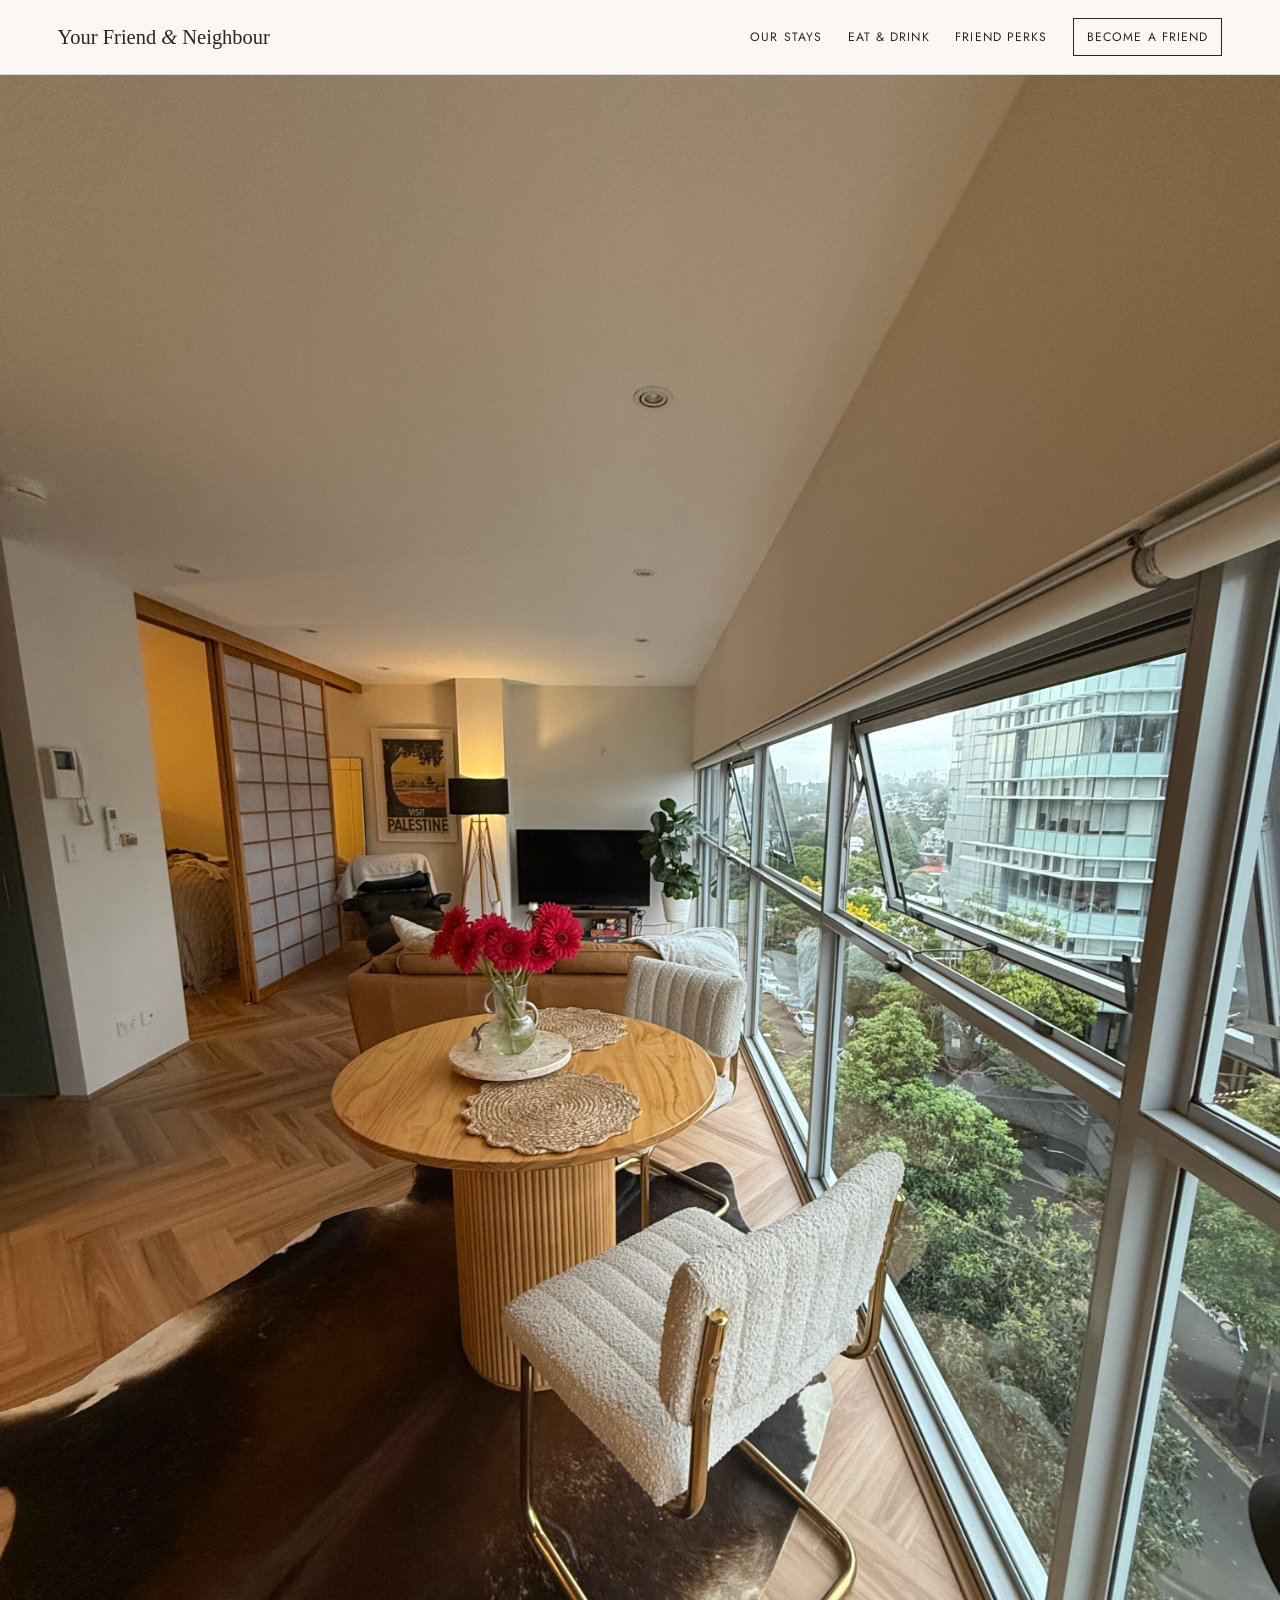
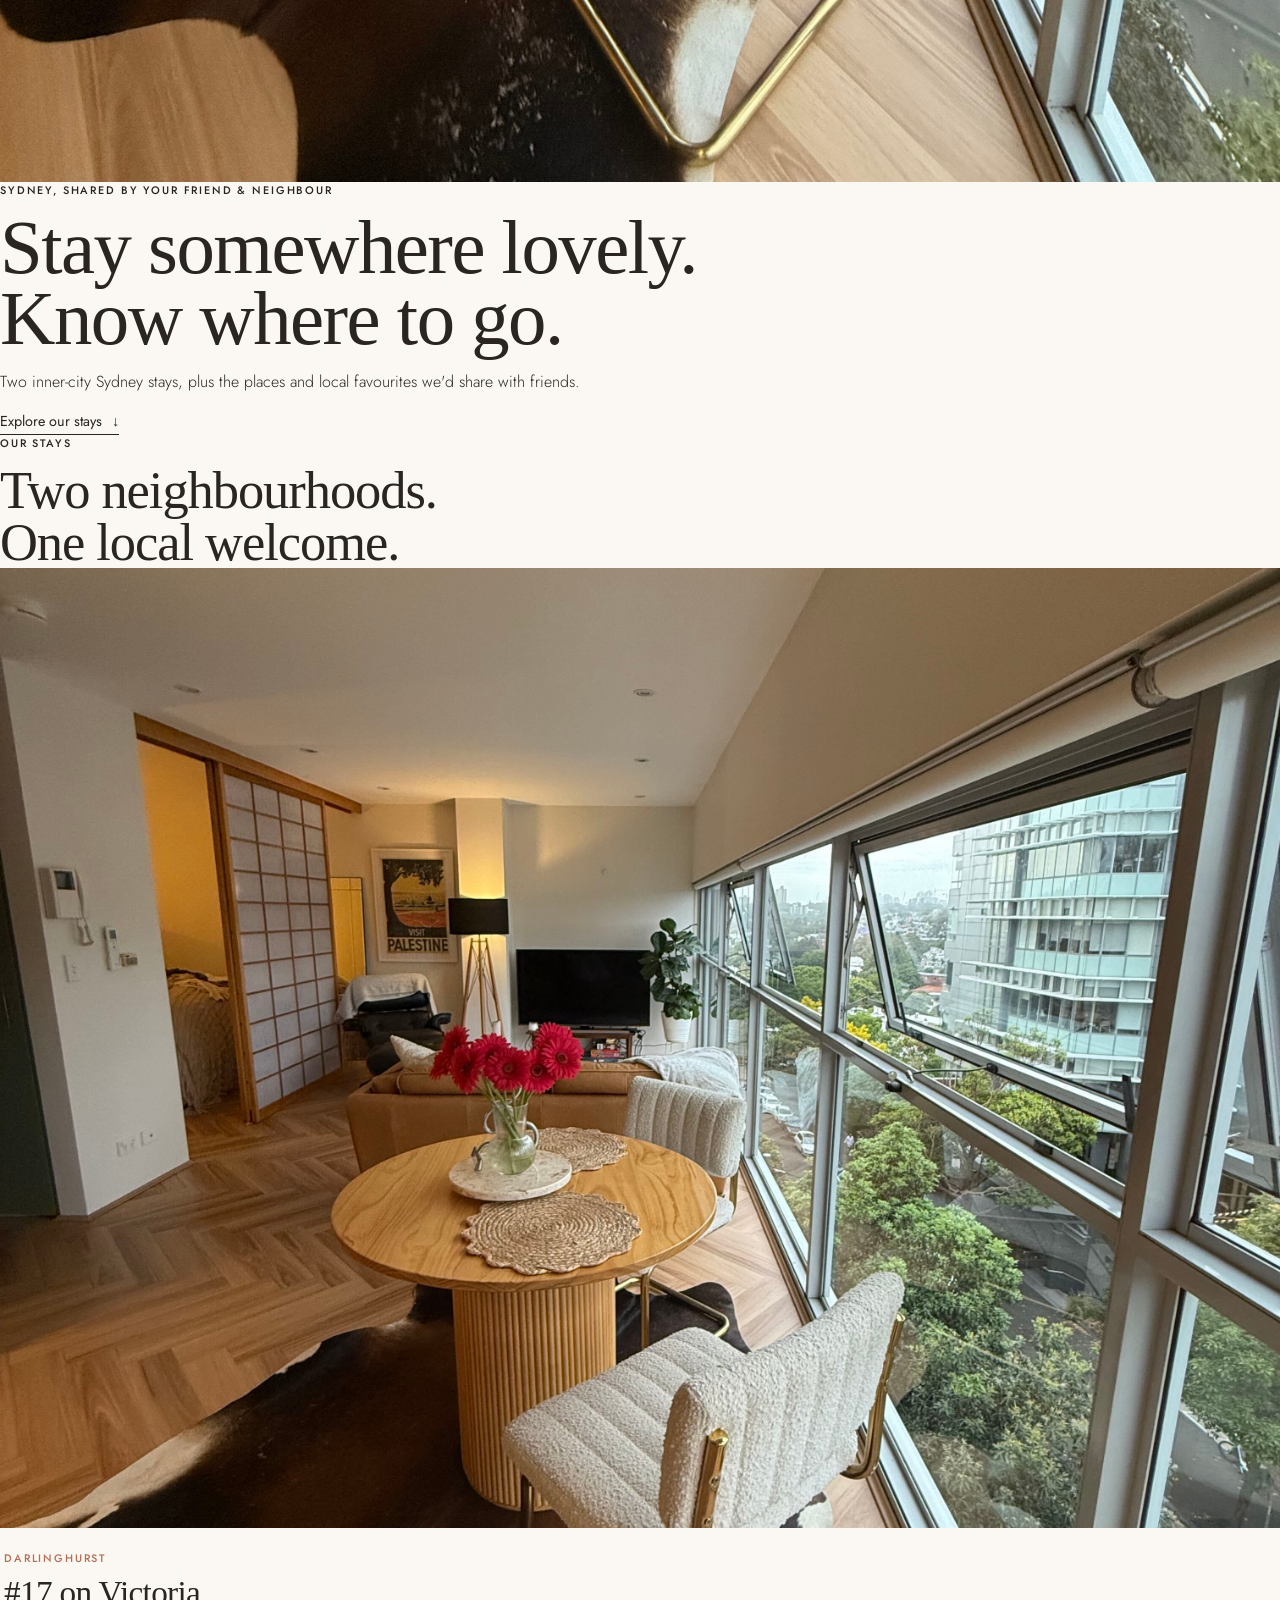
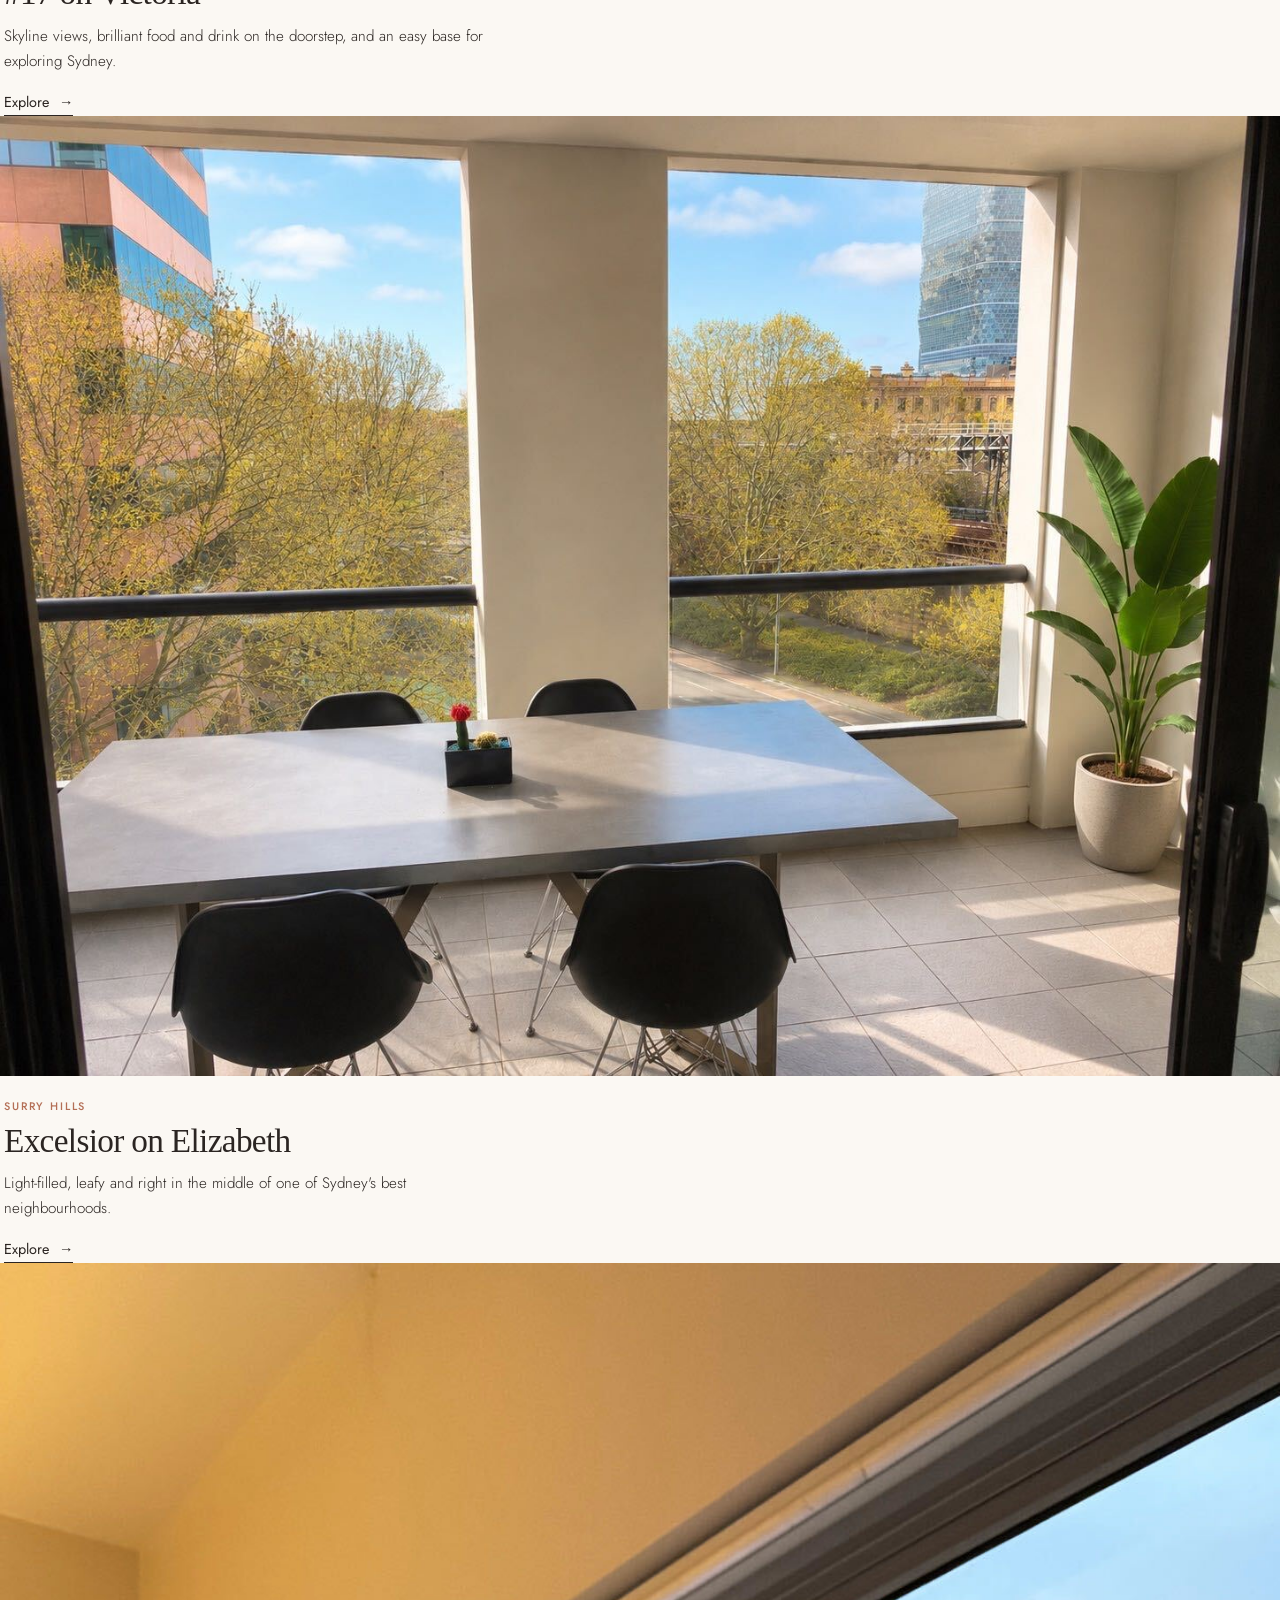
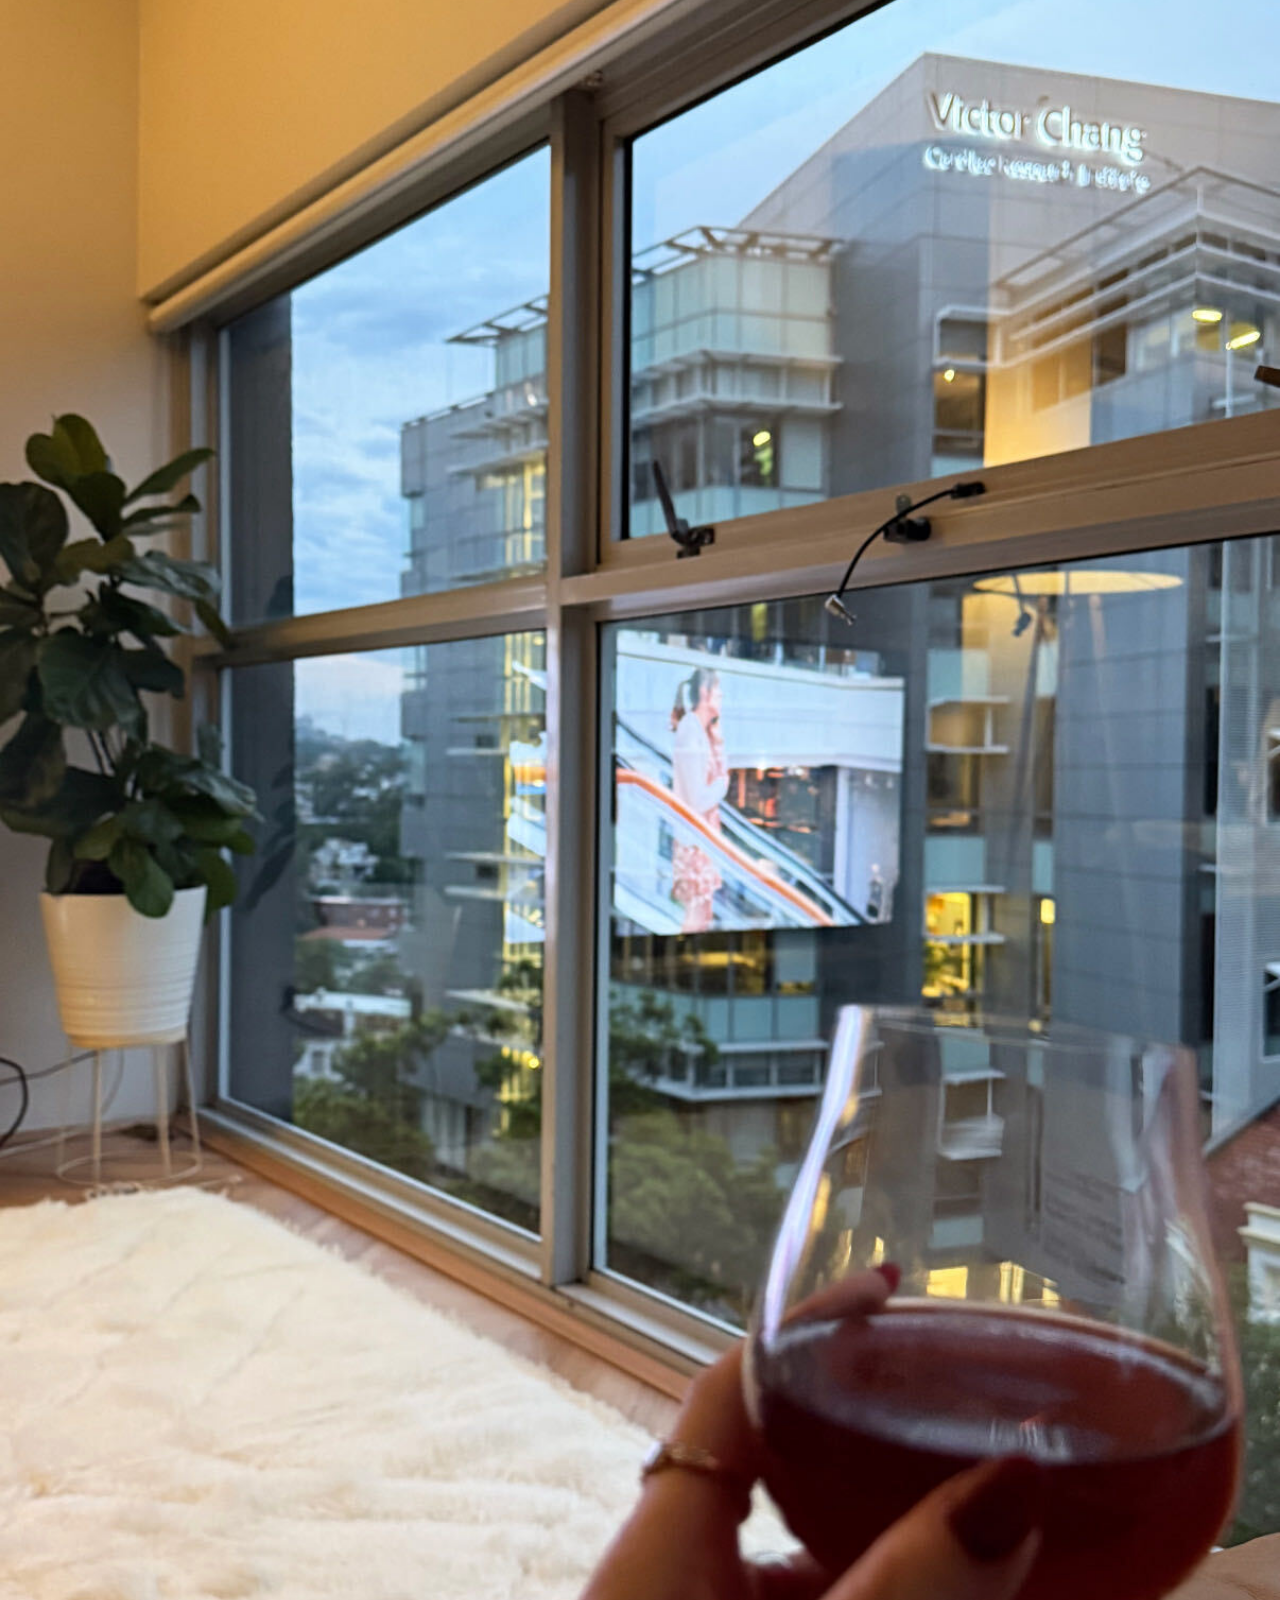
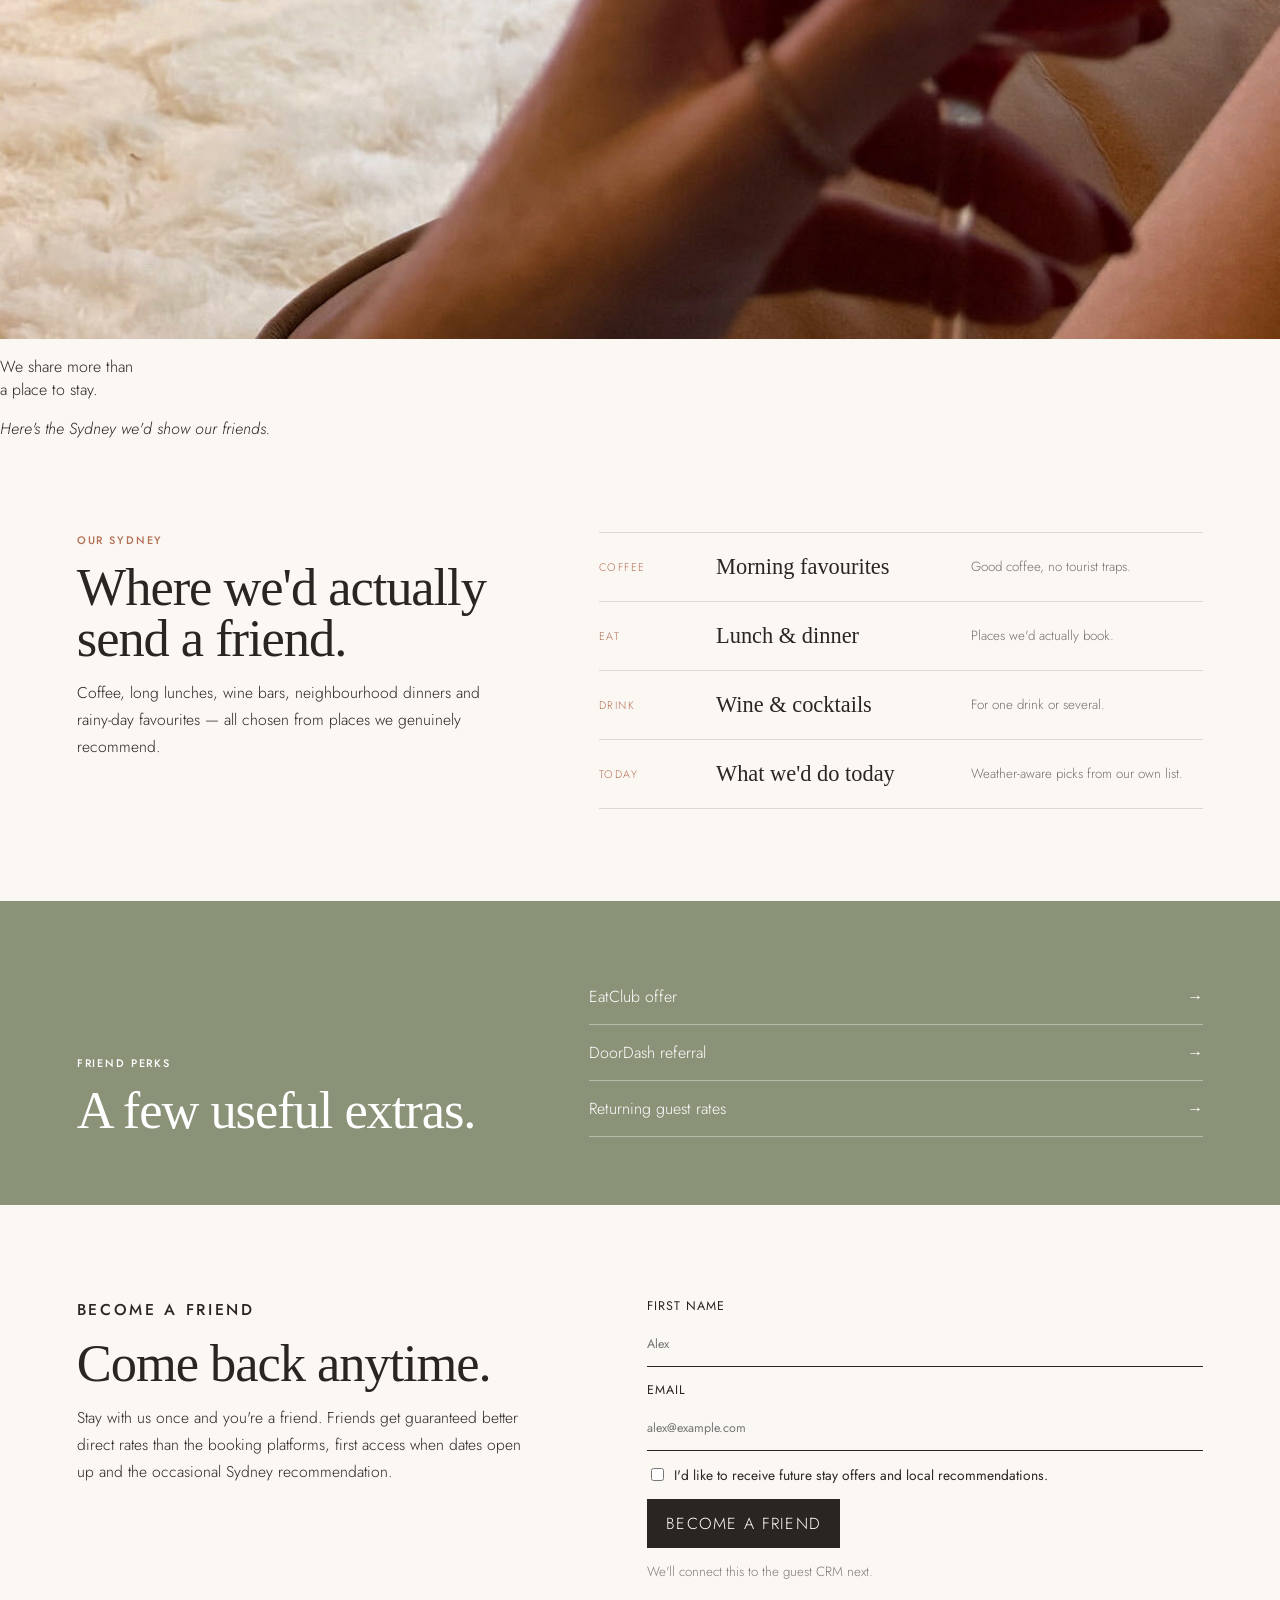
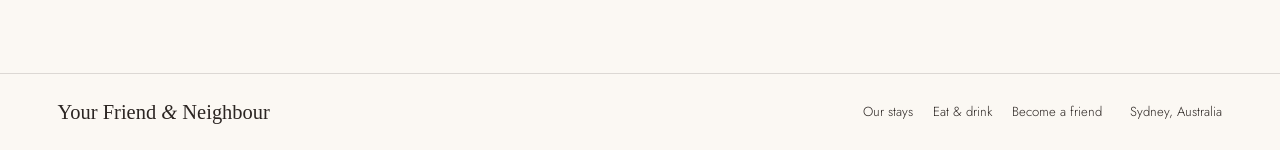
==== index.html @ f93baaf3 "Refine homepage layout and add Surry Hills cover image" ====
<!doctype html>
<html lang="en">
<head>
  <meta charset="utf-8">
  <meta name="viewport" content="width=device-width, initial-scale=1">
  <title>Your Friend & Neighbour</title>
  <meta name="description" content="Stay somewhere lovely. Know where to go. Sydney stays, local recommendations and guest perks.">
  <link rel="preconnect" href="https://fonts.googleapis.com">
  <link rel="preconnect" href="https://fonts.gstatic.com" crossorigin>
  <link href="https://fonts.googleapis.com/css2?family=Jost:wght@300;400;500&family=Junicode:ital,wght@0,400;0,600;1,400&display=swap" rel="stylesheet">
  <link rel="stylesheet" href="styles.css">
</head>
<body class="home-page">
  <header class="site-header">
    <a class="brand" href="index.html">Your Friend <span>&amp;</span> Neighbour</a>
    <nav aria-label="Primary navigation">
      <a href="#stays">Our stays</a>
      <a href="#eat-drink">Eat &amp; drink</a>
      <a href="#perks">Friend perks</a>
      <a class="nav-cta" href="#friend">Become a friend</a>
    </nav>
  </header>

  <main>
    <section class="hero home-hero" aria-label="Your Friend and Neighbour introduction">
      <img src="IMG_4740.jpg" alt="#17 on Victoria apartment in Darlinghurst" class="hero-image">
      <div class="hero-wash"></div>
      <div class="hero-content">
        <p class="eyebrow light">Sydney, shared by your friend &amp; neighbour</p>
        <h1>Stay somewhere lovely.<br>Know where to go.</h1>
        <p class="hero-copy">Two inner-city Sydney stays, plus the places and local favourites we'd share with friends.</p>
        <a class="text-link light-link" href="#stays">Explore our stays <span>↓</span></a>
      </div>
    </section>

    <section id="stays" class="stays-section compact-section">
      <div class="section-intro stays-intro">
        <p class="eyebrow">Our stays</p>
        <h2>Two neighbourhoods.<br>One local welcome.</h2>
      </div>

      <div class="stay-cards">
        <article class="stay-card">
          <a href="darlinghurst.html" class="stay-card-image" aria-label="Explore #17 on Victoria">
            <img src="IMG_4740.jpg" alt="#17 on Victoria in Darlinghurst">
          </a>
          <div class="stay-card-copy">
            <p class="eyebrow">Darlinghurst</p>
            <h3>#17 on Victoria</h3>
            <p>Skyline views, brilliant food and drink on the doorstep, and an easy base for exploring Sydney.</p>
            <a class="text-link" href="darlinghurst.html">Explore <span>→</span></a>
          </div>
        </article>

        <article class="stay-card">
          <a href="surry-hills.html" class="stay-card-image" aria-label="Explore Excelsior on Elizabeth">
            <img src="846462E8-7C38-439E-BA54-2A30A4B643D7.jpg" alt="Excelsior on Elizabeth in Surry Hills">
          </a>
          <div class="stay-card-copy">
            <p class="eyebrow">Surry Hills</p>
            <h3>Excelsior on Elizabeth</h3>
            <p>Light-filled, leafy and right in the middle of one of Sydney's best neighbourhoods.</p>
            <a class="text-link" href="surry-hills.html">Explore <span>→</span></a>
          </div>
        </article>
      </div>
    </section>

    <section class="lifestyle-banner">
      <img src="C7841979-921F-47F2-8F45-4A4DB99D5DA3.jpg" alt="A glass of wine by the Darlinghurst apartment window overlooking Sydney">
      <div class="lifestyle-copy">
        <p>We share more than<br>a place to stay.</p>
        <em>Here's the Sydney we'd show our friends.</em>
      </div>
    </section>

    <section id="eat-drink" class="recommend-section compact-section">
      <div class="today-block">
        <p class="eyebrow">Our Sydney</p>
        <h2>Where we'd actually send a friend.</h2>
        <p>Coffee, long lunches, wine bars, neighbourhood dinners and rainy-day favourites — all chosen from places we genuinely recommend.</p>
      </div>
      <div class="recommend-list">
        <a href="#"><span>Coffee</span><strong>Morning favourites</strong><small>Good coffee, no tourist traps.</small></a>
        <a href="#"><span>Eat</span><strong>Lunch &amp; dinner</strong><small>Places we'd actually book.</small></a>
        <a href="#"><span>Drink</span><strong>Wine &amp; cocktails</strong><small>For one drink or several.</small></a>
        <a href="#"><span>Today</span><strong>What we'd do today</strong><small>Weather-aware picks from our own list.</small></a>
      </div>
    </section>

    <section id="perks" class="perks-strip">
      <div>
        <p class="eyebrow">Friend perks</p>
        <h2>A few useful extras.</h2>
      </div>
      <div class="perk-actions">
        <a href="#">EatClub offer <span>→</span></a>
        <a href="#">DoorDash referral <span>→</span></a>
        <a href="#friend">Returning guest rates <span>→</span></a>
      </div>
    </section>

    <section id="friend" class="friend-section friend-section-light compact-section">
      <div class="friend-copy">
        <p class="eyebrow">Become a friend</p>
        <h2>Come back anytime.</h2>
        <p>Stay with us once and you're a friend. Friends get guaranteed better direct rates than the booking platforms, first access when dates open up and the occasional Sydney recommendation.</p>
      </div>
      <form class="friend-form">
        <label>First name<input type="text" placeholder="Alex"></label>
        <label>Email<input type="email" placeholder="alex@example.com"></label>
        <label class="checkbox"><input type="checkbox"> <span>I'd like to receive future stay offers and local recommendations.</span></label>
        <button type="button">Become a Friend</button>
        <small>We'll connect this to the guest CRM next.</small>
      </form>
    </section>
  </main>

  <footer>
    <div class="footer-brand">Your Friend <span>&amp;</span> Neighbour</div>
    <div class="footer-links">
      <a href="#stays">Our stays</a>
      <a href="#eat-drink">Eat &amp; drink</a>
      <a href="#friend">Become a friend</a>
    </div>
    <p>Sydney, Australia</p>
  </footer>
</body>
</html>
---- styles.css ----
:root {
  --ink: #2b2522;
  --paper: #fbf8f3;
  --warm: #f1ece4;
  --sand: #ded5c8;
  --sage: #8a9278;
  --clay: #b46f56;
  --line: rgba(43, 37, 34, 0.15);
  --white: #fffdfa;
}

* { box-sizing: border-box; }
html { scroll-behavior: smooth; }
body { margin: 0; background: var(--paper); color: var(--ink); font-family: "Jost", Arial, sans-serif; font-weight: 300; }
a { color: inherit; }
img { display: block; width: 100%; }

.site-header { position: sticky; top: 0; z-index: 20; display: flex; align-items: center; justify-content: space-between; gap: 30px; padding: 18px 4.5vw; background: rgba(251, 248, 243, 0.96); backdrop-filter: blur(14px); border-bottom: 1px solid var(--line); }
.brand,.footer-brand { text-decoration: none; font-family: "Junicode", Georgia, serif; font-size: 1.28rem; line-height: 1; white-space: nowrap; }
.brand span,.footer-brand span { font-style: italic; }
nav { display: flex; align-items: center; gap: clamp(14px, 2vw, 28px); }
nav a { text-decoration: none; font-size: .76rem; text-transform: uppercase; letter-spacing: .09em; font-weight: 400; }
.nav-cta { padding: 9px 13px; border: 1px solid var(--ink); }

.eyebrow { margin: 0 0 14px; text-transform: uppercase; letter-spacing: .17em; font-size: .68rem; font-weight: 500; }
h1,h2,h3 { font-family: "Junicode", Georgia, serif; font-weight: 400; margin: 0; letter-spacing: -.02em; }
h1 { font-size: clamp(3.6rem, 6vw, 6.2rem); line-height: .93; }
h2 { font-size: clamp(2.4rem, 4.1vw, 4.3rem); line-height: .98; }
h3 { font-size: clamp(1.8rem, 2.6vw, 2.8rem); line-height: 1; }
.text-link { display: inline-flex; gap: 10px; align-items: center; text-decoration: none; border-bottom: 1px solid currentColor; padding-bottom: 3px; font-size: .9rem; font-weight: 400; }

.public-hero { display: grid; grid-template-columns: .85fr 1.15fr; min-height: 68vh; align-items: stretch; border-bottom: 1px solid var(--line); }
.public-hero-copy { padding: 10vh 6vw 8vh; display: flex; flex-direction: column; justify-content: center; }
.public-hero-copy > p:not(.eyebrow) { max-width: 520px; margin: 24px 0; line-height: 1.7; font-size: 1rem; }
.public-hero-image { min-height: 520px; overflow: hidden; }
.public-hero-image img { height: 100%; object-fit: cover; object-position: center; }

.home-stays { padding: 92px 6vw 110px; }
.section-intro.narrow { max-width: 680px; margin-bottom: 48px; }
.stay-card-grid { display: grid; grid-template-columns: 1fr 1fr; gap: 34px; align-items: start; }
.stay-card { min-width: 0; }
.stay-card-image,.stay-card-placeholder { display: block; aspect-ratio: 4 / 3; overflow: hidden; text-decoration: none; background: var(--warm); }
.stay-card-image img { width: 100%; height: 100%; object-fit: cover; }
.stay-card-placeholder { border: 1px solid var(--line); display: flex; flex-direction: column; justify-content: flex-end; padding: 28px; }
.stay-card-placeholder span { font-family: "Junicode", Georgia, serif; font-size: 1.8rem; }
.stay-card-placeholder small { margin-top: 6px; opacity: .62; }
.stay-card-copy { padding: 22px 4px 0; }
.stay-card-copy .eyebrow { color: var(--clay); margin-bottom: 10px; }
.stay-card-copy > p:not(.eyebrow) { max-width: 500px; font-size: .95rem; line-height: 1.65; margin: 14px 0 16px; }

.lifestyle-split { display: grid; grid-template-columns: 1.08fr .92fr; background: var(--warm); align-items: stretch; }
.lifestyle-photo { min-height: 560px; overflow: hidden; }
.lifestyle-photo img { height: 100%; object-fit: cover; object-position: center; }
.lifestyle-text { padding: 8vh 7vw; display: flex; flex-direction: column; justify-content: center; }
.lifestyle-text > p:not(.eyebrow) { line-height: 1.7; font-size: 1rem; max-width: 480px; margin: 22px 0; }

.recommend-section,.friend-section-light { padding: 92px 6vw; }
.recommend-section { display: grid; grid-template-columns: .82fr 1.18fr; gap: 8vw; }
.today-block { max-width: 520px; }
.today-block .eyebrow { color: var(--clay); }
.today-block p:not(.eyebrow),.friend-copy p { font-size: .98rem; line-height: 1.72; }
.recommend-list { border-top: 1px solid var(--line); }
.recommend-list a { text-decoration: none; display: grid; grid-template-columns: 95px 1fr 1fr; gap: 22px; padding: 21px 0; border-bottom: 1px solid var(--line); align-items: center; }
.recommend-list span { font-size: .68rem; letter-spacing: .13em; text-transform: uppercase; color: var(--clay); }
.recommend-list strong { font-family: "Junicode", Georgia, serif; font-size: 1.4rem; font-weight: 400; }
.recommend-list small { opacity: .65; }

.perks-strip { padding: 68px 6vw; background: var(--sage); color: white; display: grid; grid-template-columns: .8fr 1.2fr; gap: 8vw; align-items: end; }
.perks-strip h2 { max-width: 440px; }
.perk-actions { display: grid; }
.perk-actions a { color: white; text-decoration: none; padding: 16px 0; border-bottom: 1px solid rgba(255,255,255,.38); display: flex; justify-content: space-between; }

.friend-section-light { display: grid; grid-template-columns: .9fr 1.1fr; gap: 9vw; }
.friend-copy { max-width: 540px; }
.friend-form { display: grid; gap: 14px; align-content: start; }
.friend-form label { display: grid; gap: 7px; font-size: .78rem; text-transform: uppercase; letter-spacing: .08em; font-weight: 400; }
.friend-form input[type=text],.friend-form input[type=email] { width: 100%; padding: 13px 0; border: 0; border-bottom: 1px solid var(--ink); background: transparent; font: inherit; text-transform: none; letter-spacing: 0; }
.checkbox { grid-template-columns: auto 1fr !important; align-items: start; text-transform: none !important; letter-spacing: 0 !important; font-size: .86rem !important; }
.friend-form button { justify-self: start; padding: 12px 18px; border: 1px solid var(--ink); background: var(--ink); color: white; font: inherit; text-transform: uppercase; letter-spacing: .08em; cursor: pointer; }
.friend-form small { opacity: .6; }

footer { padding: 28px 4.5vw; border-top: 1px solid var(--line); display: grid; grid-template-columns: 1fr auto auto; gap: 28px; align-items: center; }
.footer-links { display: flex; gap: 20px; }.footer-links a { text-decoration: none; font-size: .82rem; }footer p { margin: 0; font-size: .82rem; }

/* Apartment pages are the in-stay experience: practical guide first, then local guide/perks. */
.property-hero { min-height: 58vh; padding: 10vh 7vw 7vh; display: flex; flex-direction: column; justify-content: center; background: var(--warm); }
.guest-panel { padding: 64px 7vw; display: grid; grid-template-columns: .85fr 1.15fr; gap: 7vw; }
.quick-links { display: grid; grid-template-columns: 1fr 1fr; gap: 10px; }
.quick-links a,.perk-links a { padding: 17px; border: 1px solid var(--line); text-decoration: none; }
.wifi-card { margin: 0 7vw 70px; padding: 42px; background: var(--ink); color: white; }
.wifi-details { display: grid; grid-template-columns: 1fr 1fr; gap: 18px; margin-top: 26px; }
.wifi-details p { margin: 0; padding-top: 14px; border-top: 1px solid rgba(255,255,255,.3); }.wifi-details span { display: block; font-size: .75rem; opacity: .7; margin-bottom: 7px; }
.section { padding: 86px 7vw; }.recommendation-grid { display: grid; grid-template-columns: repeat(3, 1fr); gap: 18px; margin-top: 32px; }.recommendation-grid article { border-top: 1px solid var(--line); padding-top: 18px; }.perks { padding: 78px 7vw; background: var(--warm); }.perk-links { display: grid; grid-template-columns: repeat(3, 1fr); gap: 10px; margin-top: 28px; }

@media (max-width: 900px) {
  .site-header { align-items: flex-start; }
  nav { flex-wrap: wrap; justify-content: flex-end; }
  .public-hero,.lifestyle-split,.recommend-section,.perks-strip,.friend-section-light,.guest-panel { grid-template-columns: 1fr; }
  .public-hero-image { min-height: 430px; order: -1; }
  .stay-card-grid { gap: 24px; }
  .recommend-list a { grid-template-columns: 80px 1fr; }.recommend-list small { grid-column: 2; }
}

@media (max-width: 680px) {
  .site-header { padding: 14px 5vw; }.brand { font-size: 1.02rem; }nav { gap: 7px 11px; }nav a { font-size: .64rem; }.nav-cta { padding: 6px 8px; }
  h1 { font-size: clamp(3rem, 13vw, 4.4rem); }h2 { font-size: clamp(2.2rem, 10vw, 3.4rem); }
  .public-hero-copy { padding: 58px 6vw 66px; }.public-hero-image { min-height: 340px; }
  .home-stays,.recommend-section,.friend-section-light { padding: 68px 6vw; }
  .stay-card-grid { grid-template-columns: 1fr; }.stay-card { margin-bottom: 20px; }
  .lifestyle-photo { min-height: 420px; }.lifestyle-text { padding: 66px 7vw; }
  .recommend-list a { grid-template-columns: 1fr; gap: 5px; }.recommend-list small { grid-column: auto; }
  footer { grid-template-columns: 1fr; }.footer-links { flex-wrap: wrap; }
  .quick-links,.wifi-details,.recommendation-grid,.perk-links { grid-template-columns: 1fr; }.wifi-card { margin: 0 5vw 55px; padding: 28px 22px; }
}
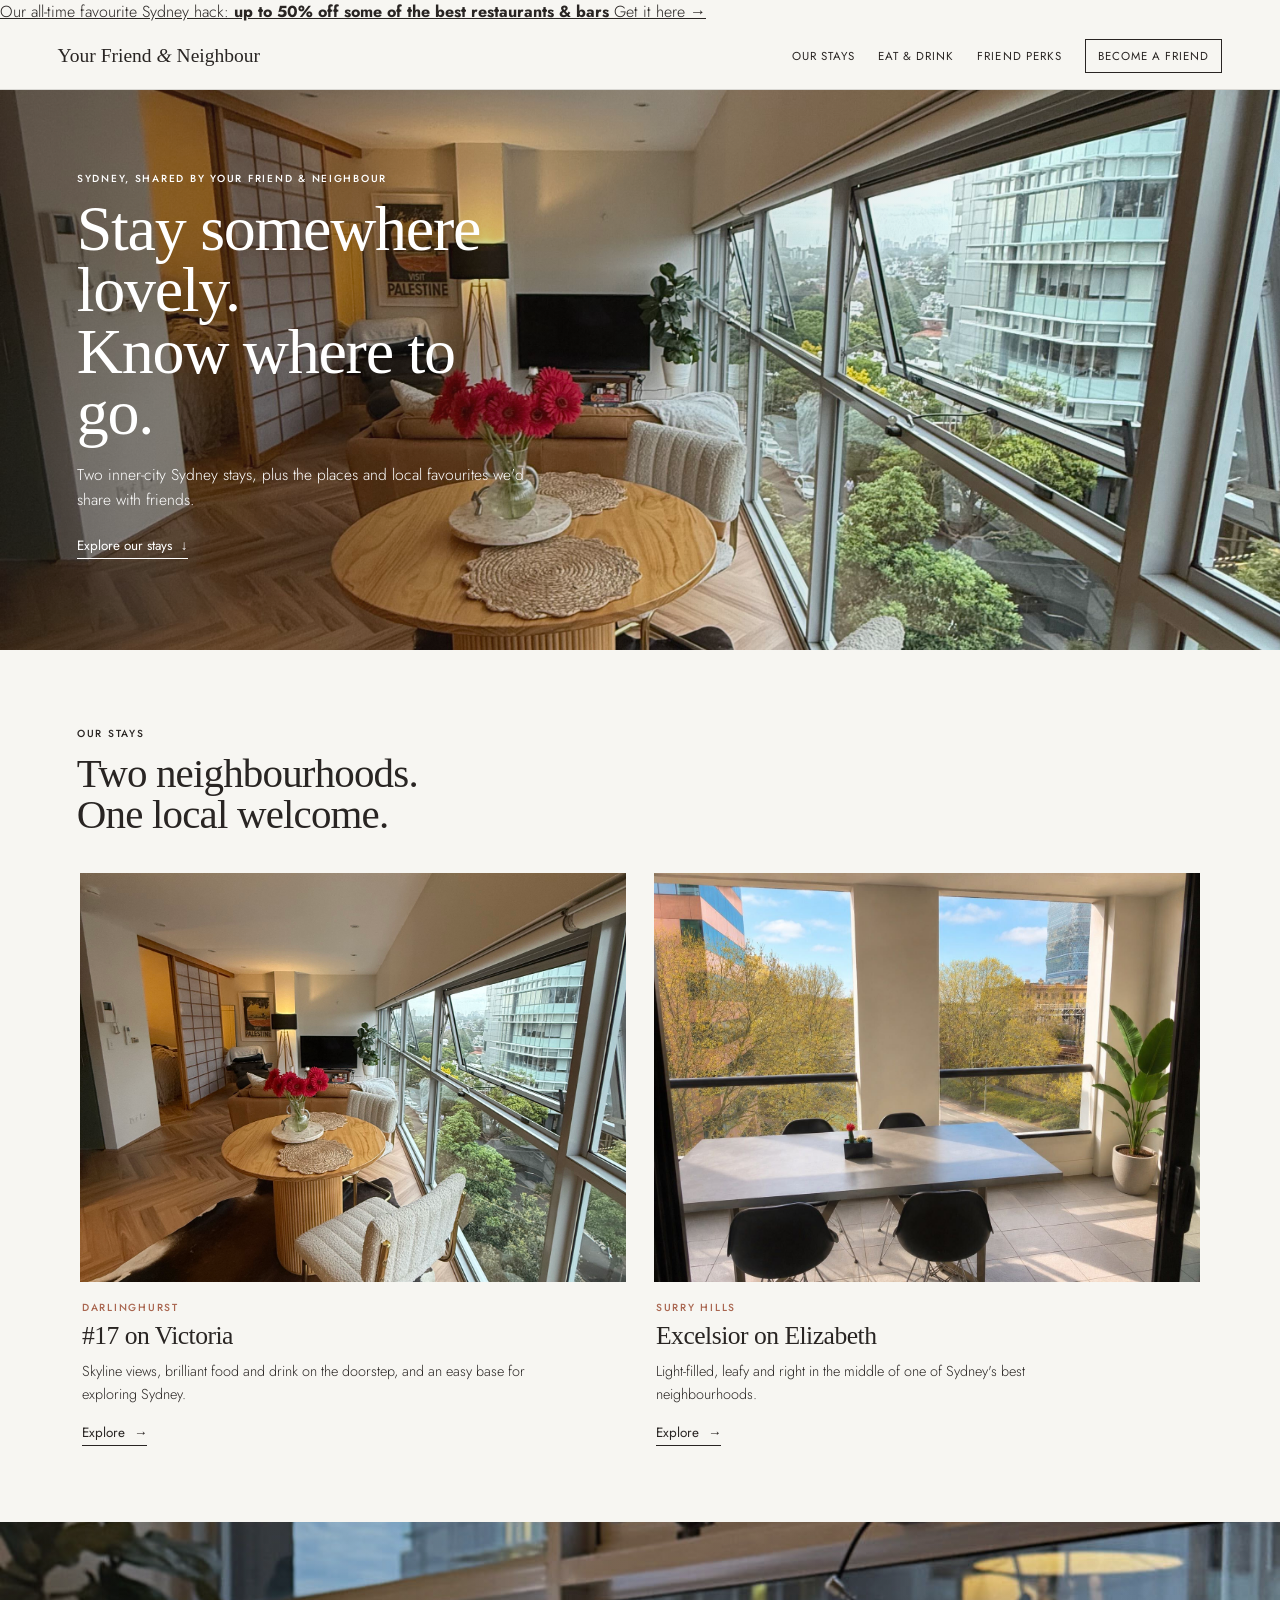
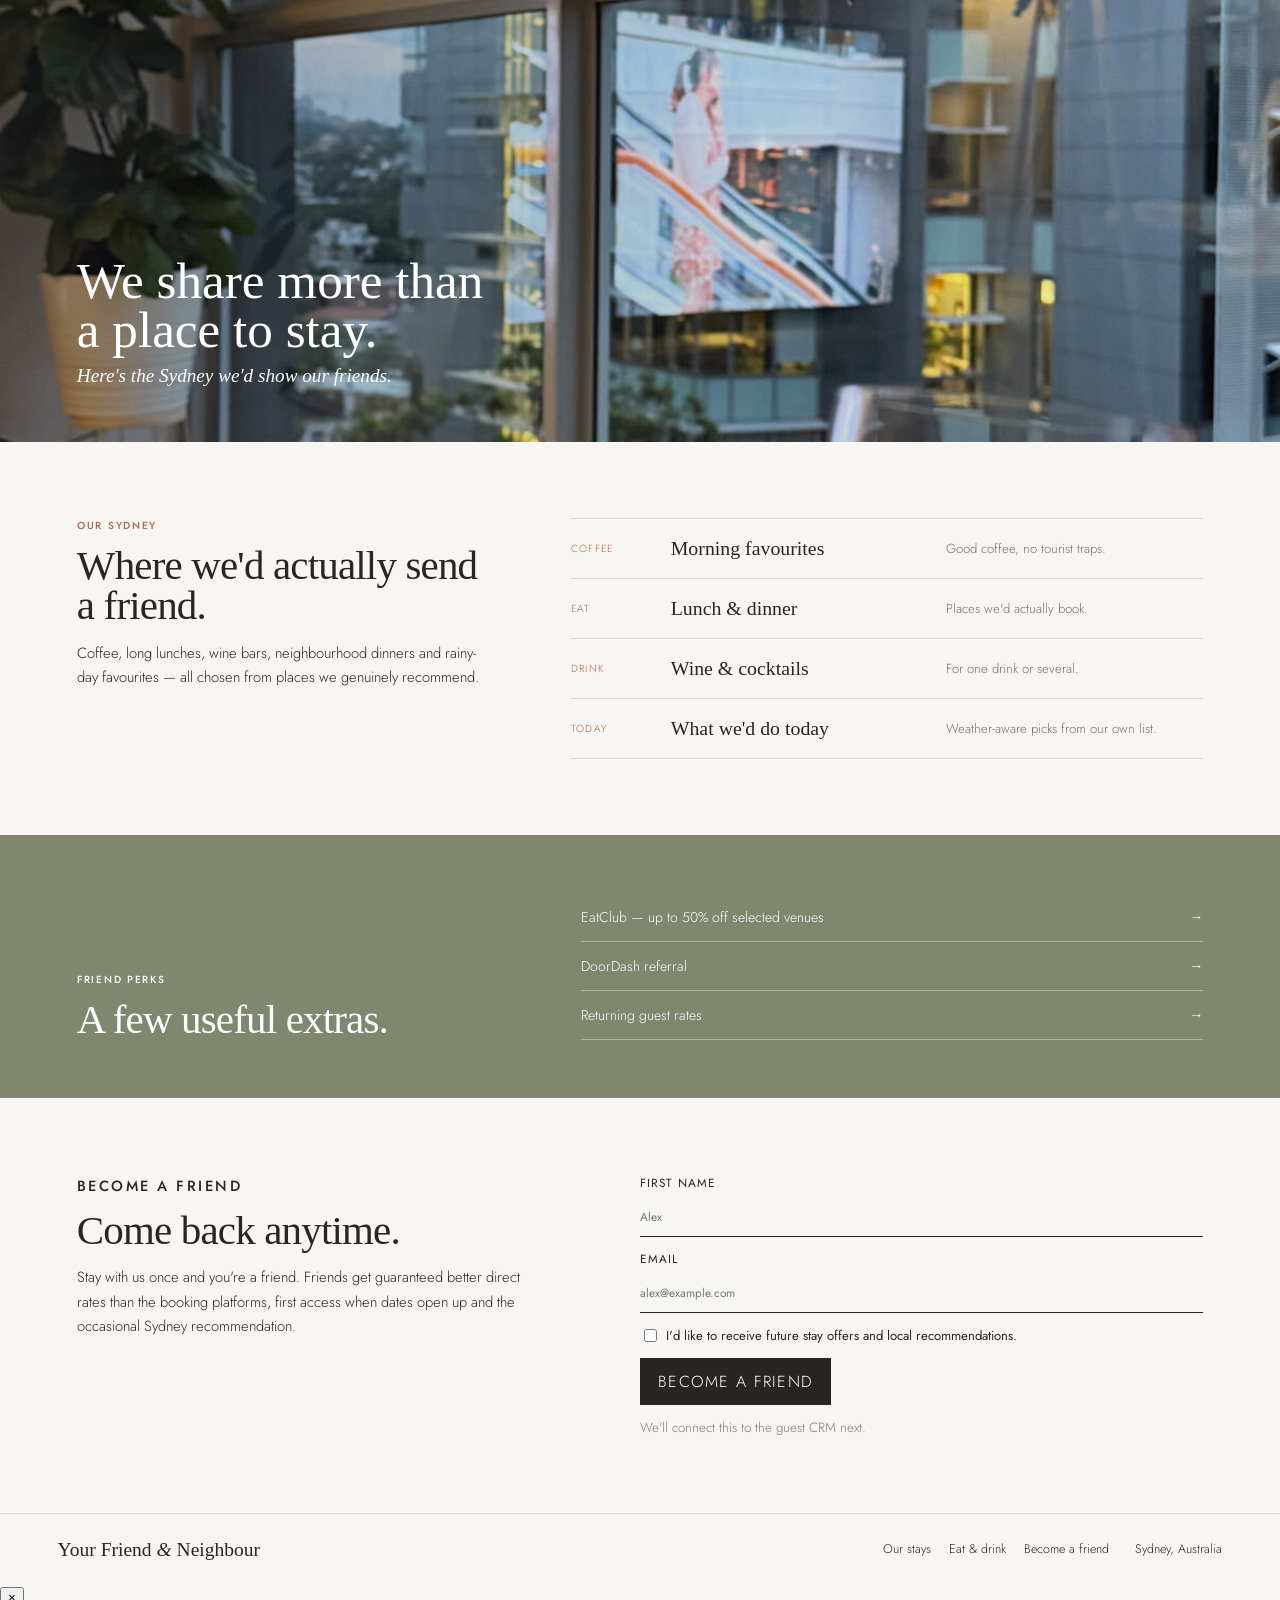
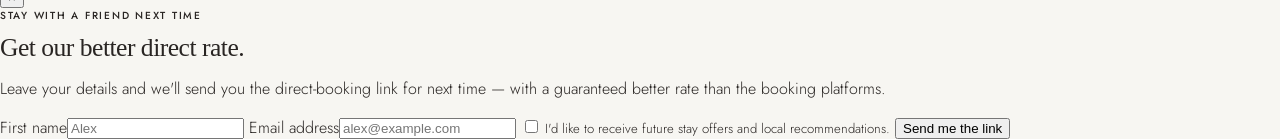
==== commit ef9d4f2d: "Refine homepage cards, add promo bar and return guest popup" ====
--- a/index.html
+++ b/index.html
@@ -11,6 +11,12 @@
   <link rel="stylesheet" href="styles.css">
 </head>
 <body class="home-page">
+  <a class="promo-bar" href="#perks" aria-label="See our favourite Sydney dining hack">
+    <span>Our all-time favourite Sydney hack:</span>
+    <strong>up to 50% off some of the best restaurants &amp; bars</strong>
+    <span class="promo-link">Get it here →</span>
+  </a>
+
   <header class="site-header">
     <a class="brand" href="index.html">Your Friend <span>&amp;</span> Neighbour</a>
     <nav aria-label="Primary navigation">
@@ -39,7 +45,7 @@
         <h2>Two neighbourhoods.<br>One local welcome.</h2>
       </div>
 
-      <div class="stay-cards">
+      <div class="stay-cards hoxton-cards">
         <article class="stay-card">
           <a href="darlinghurst.html" class="stay-card-image" aria-label="Explore #17 on Victoria">
             <img src="IMG_4740.jpg" alt="#17 on Victoria in Darlinghurst">
@@ -53,7 +59,7 @@
         </article>
 
         <article class="stay-card">
-          <a href="surry-hills.html" class="stay-card-image" aria-label="Explore Excelsior on Elizabeth">
+          <a href="surry-hills.html" class="stay-card-image surry-card-image" aria-label="Explore Excelsior on Elizabeth">
             <img src="846462E8-7C38-439E-BA54-2A30A4B643D7.jpg" alt="Excelsior on Elizabeth in Surry Hills">
           </a>
           <div class="stay-card-copy">
@@ -94,7 +100,7 @@
         <h2>A few useful extras.</h2>
       </div>
       <div class="perk-actions">
-        <a href="#">EatClub offer <span>→</span></a>
+        <a href="#">EatClub — up to 50% off selected venues <span>→</span></a>
         <a href="#">DoorDash referral <span>→</span></a>
         <a href="#friend">Returning guest rates <span>→</span></a>
       </div>
@@ -125,5 +131,31 @@
     </div>
     <p>Sydney, Australia</p>
   </footer>
+
+  <aside class="friend-popover" id="friend-popover" aria-label="Returning guest offer" aria-live="polite">
+    <button class="popover-close" type="button" aria-label="Close">×</button>
+    <p class="eyebrow">Stay with a friend next time</p>
+    <h3>Get our better direct rate.</h3>
+    <p>Leave your details and we'll send you the direct-booking link for next time — with a guaranteed better rate than the booking platforms.</p>
+    <form class="popover-form">
+      <label>First name<input type="text" placeholder="Alex"></label>
+      <label>Email address<input type="email" placeholder="alex@example.com"></label>
+      <label class="checkbox"><input type="checkbox"> <span>I'd like to receive future stay offers and local recommendations.</span></label>
+      <button type="button">Send me the link</button>
+    </form>
+  </aside>
+
+  <script>
+    const popover = document.getElementById('friend-popover');
+    const closeButton = popover.querySelector('.popover-close');
+    const dismissed = sessionStorage.getItem('friendPopoverDismissed');
+    if (!dismissed) {
+      window.setTimeout(() => popover.classList.add('show'), 5000);
+    }
+    closeButton.addEventListener('click', () => {
+      popover.classList.remove('show');
+      sessionStorage.setItem('friendPopoverDismissed', '1');
+    });
+  </script>
 </body>
 </html>
--- a/styles.css
+++ b/styles.css
@@ -1,12 +1,11 @@
 :root {
-  --ink: #2b2522;
-  --paper: #fbf8f3;
-  --warm: #f1ece4;
-  --sand: #ded5c8;
-  --sage: #8a9278;
-  --clay: #b46f56;
-  --line: rgba(43, 37, 34, 0.15);
-  --white: #fffdfa;
+  --ink: #292523;
+  --paper: #f7f6f2;
+  --warm: #f1f0eb;
+  --sage: #7f876f;
+  --clay: #a96650;
+  --line: rgba(41, 37, 35, 0.14);
+  --white: #fffefa;
 }
 
 * { box-sizing: border-box; }
@@ -15,100 +14,114 @@
 a { color: inherit; }
 img { display: block; width: 100%; }
 
-.site-header { position: sticky; top: 0; z-index: 20; display: flex; align-items: center; justify-content: space-between; gap: 30px; padding: 18px 4.5vw; background: rgba(251, 248, 243, 0.96); backdrop-filter: blur(14px); border-bottom: 1px solid var(--line); }
-.brand,.footer-brand { text-decoration: none; font-family: "Junicode", Georgia, serif; font-size: 1.28rem; line-height: 1; white-space: nowrap; }
+.site-header { position: sticky; top: 0; z-index: 20; display: flex; align-items: center; justify-content: space-between; gap: 28px; padding: 16px 4.5vw; background: rgba(247,246,242,.96); backdrop-filter: blur(14px); border-bottom: 1px solid var(--line); }
+.brand,.footer-brand { text-decoration: none; font-family: "Junicode", Georgia, serif; font-size: 1.22rem; line-height: 1; white-space: nowrap; }
 .brand span,.footer-brand span { font-style: italic; }
-nav { display: flex; align-items: center; gap: clamp(14px, 2vw, 28px); }
-nav a { text-decoration: none; font-size: .76rem; text-transform: uppercase; letter-spacing: .09em; font-weight: 400; }
-.nav-cta { padding: 9px 13px; border: 1px solid var(--ink); }
+nav { display: flex; align-items: center; gap: clamp(12px,1.8vw,25px); }
+nav a { text-decoration: none; font-size: .72rem; text-transform: uppercase; letter-spacing: .09em; font-weight: 400; }
+.nav-cta { padding: 8px 12px; border: 1px solid var(--ink); }
 
-.eyebrow { margin: 0 0 14px; text-transform: uppercase; letter-spacing: .17em; font-size: .68rem; font-weight: 500; }
+.eyebrow { margin: 0 0 12px; text-transform: uppercase; letter-spacing: .17em; font-size: .64rem; font-weight: 500; }
 h1,h2,h3 { font-family: "Junicode", Georgia, serif; font-weight: 400; margin: 0; letter-spacing: -.02em; }
-h1 { font-size: clamp(3.6rem, 6vw, 6.2rem); line-height: .93; }
-h2 { font-size: clamp(2.4rem, 4.1vw, 4.3rem); line-height: .98; }
-h3 { font-size: clamp(1.8rem, 2.6vw, 2.8rem); line-height: 1; }
-.text-link { display: inline-flex; gap: 10px; align-items: center; text-decoration: none; border-bottom: 1px solid currentColor; padding-bottom: 3px; font-size: .9rem; font-weight: 400; }
+h1 { font-size: clamp(2.9rem,5vw,5.1rem); line-height: .96; }
+h2 { font-size: clamp(2rem,3.2vw,3.45rem); line-height: 1; }
+h3 { font-size: clamp(1.55rem,2vw,2.1rem); line-height: 1; }
+.text-link { display: inline-flex; gap: 9px; align-items: center; text-decoration: none; border-bottom: 1px solid currentColor; padding-bottom: 3px; font-size: .84rem; font-weight: 400; }
 
-.public-hero { display: grid; grid-template-columns: .85fr 1.15fr; min-height: 68vh; align-items: stretch; border-bottom: 1px solid var(--line); }
-.public-hero-copy { padding: 10vh 6vw 8vh; display: flex; flex-direction: column; justify-content: center; }
-.public-hero-copy > p:not(.eyebrow) { max-width: 520px; margin: 24px 0; line-height: 1.7; font-size: 1rem; }
-.public-hero-image { min-height: 520px; overflow: hidden; }
-.public-hero-image img { height: 100%; object-fit: cover; object-position: center; }
+.home-hero { position: relative; height: min(62vw,560px); min-height: 430px; overflow: hidden; }
+.hero-image { position: absolute; inset: 0; height: 100%; object-fit: cover; object-position: center 48%; }
+.hero-wash { position: absolute; inset: 0; background: linear-gradient(90deg, rgba(35,31,29,.42) 0%, rgba(35,31,29,.16) 46%, rgba(35,31,29,.02) 78%); }
+.hero-content { position: relative; z-index: 2; max-width: 610px; padding: 9vh 6vw 6vh; color: white; }
+.hero-copy { max-width: 510px; margin: 18px 0 20px; font-size: .98rem; line-height: 1.62; }
+.light-link { color: white; }
 
-.home-stays { padding: 92px 6vw 110px; }
-.section-intro.narrow { max-width: 680px; margin-bottom: 48px; }
-.stay-card-grid { display: grid; grid-template-columns: 1fr 1fr; gap: 34px; align-items: start; }
+.compact-section { padding: 76px 6vw; }
+.stays-intro { max-width: 600px; margin-bottom: 38px; }
+.stay-cards { display: grid; grid-template-columns: 1fr 1fr; gap: 28px; max-width: 1120px; margin: 0 auto; }
 .stay-card { min-width: 0; }
-.stay-card-image,.stay-card-placeholder { display: block; aspect-ratio: 4 / 3; overflow: hidden; text-decoration: none; background: var(--warm); }
-.stay-card-image img { width: 100%; height: 100%; object-fit: cover; }
-.stay-card-placeholder { border: 1px solid var(--line); display: flex; flex-direction: column; justify-content: flex-end; padding: 28px; }
-.stay-card-placeholder span { font-family: "Junicode", Georgia, serif; font-size: 1.8rem; }
-.stay-card-placeholder small { margin-top: 6px; opacity: .62; }
-.stay-card-copy { padding: 22px 4px 0; }
-.stay-card-copy .eyebrow { color: var(--clay); margin-bottom: 10px; }
-.stay-card-copy > p:not(.eyebrow) { max-width: 500px; font-size: .95rem; line-height: 1.65; margin: 14px 0 16px; }
+.stay-card-image { display: block; aspect-ratio: 4 / 3; overflow: hidden; background: var(--warm); }
+.stay-card-image img { width: 100%; height: 100%; object-fit: cover; object-position: center; transition: transform .35s ease; }
+.stay-card-image:hover img { transform: scale(1.015); }
+.stay-card-copy { padding: 18px 2px 0; }
+.stay-card-copy .eyebrow { color: var(--clay); margin-bottom: 8px; }
+.stay-card-copy > p:not(.eyebrow) { max-width: 470px; margin: 11px 0 14px; font-size: .9rem; line-height: 1.58; }
 
-.lifestyle-split { display: grid; grid-template-columns: 1.08fr .92fr; background: var(--warm); align-items: stretch; }
-.lifestyle-photo { min-height: 560px; overflow: hidden; }
-.lifestyle-photo img { height: 100%; object-fit: cover; object-position: center; }
-.lifestyle-text { padding: 8vh 7vw; display: flex; flex-direction: column; justify-content: center; }
-.lifestyle-text > p:not(.eyebrow) { line-height: 1.7; font-size: 1rem; max-width: 480px; margin: 22px 0; }
+.lifestyle-banner { position: relative; height: min(52vw,520px); min-height: 380px; overflow: hidden; display: flex; align-items: flex-end; }
+.lifestyle-banner img { position: absolute; inset: 0; width: 100%; height: 100%; object-fit: cover; object-position: center; }
+.lifestyle-banner::after { content:""; position:absolute; inset:0; background:linear-gradient(90deg,rgba(32,29,27,.32),rgba(32,29,27,.04)); }
+.lifestyle-copy { position: relative; z-index: 2; color: white; padding: 6vh 6vw; max-width: 620px; }
+.lifestyle-copy p { font-family:"Junicode",Georgia,serif; font-size: clamp(2.2rem,4vw,4.2rem); line-height:.96; margin:0 0 10px; }
+.lifestyle-copy em { font-family:"Junicode",Georgia,serif; font-size:1.2rem; }
 
-.recommend-section,.friend-section-light { padding: 92px 6vw; }
-.recommend-section { display: grid; grid-template-columns: .82fr 1.18fr; gap: 8vw; }
-.today-block { max-width: 520px; }
+.recommend-section { display: grid; grid-template-columns: .78fr 1.22fr; gap: 7vw; }
+.today-block { max-width: 470px; }
 .today-block .eyebrow { color: var(--clay); }
-.today-block p:not(.eyebrow),.friend-copy p { font-size: .98rem; line-height: 1.72; }
+.today-block p:not(.eyebrow),.friend-copy p { font-size: .92rem; line-height: 1.65; }
 .recommend-list { border-top: 1px solid var(--line); }
-.recommend-list a { text-decoration: none; display: grid; grid-template-columns: 95px 1fr 1fr; gap: 22px; padding: 21px 0; border-bottom: 1px solid var(--line); align-items: center; }
-.recommend-list span { font-size: .68rem; letter-spacing: .13em; text-transform: uppercase; color: var(--clay); }
-.recommend-list strong { font-family: "Junicode", Georgia, serif; font-size: 1.4rem; font-weight: 400; }
-.recommend-list small { opacity: .65; }
+.recommend-list a { text-decoration: none; display: grid; grid-template-columns: 82px 1fr 1fr; gap: 18px; padding: 18px 0; border-bottom: 1px solid var(--line); align-items: center; }
+.recommend-list span { font-size: .64rem; letter-spacing: .13em; text-transform: uppercase; color: var(--clay); }
+.recommend-list strong { font-family:"Junicode",Georgia,serif; font-size: 1.24rem; font-weight:400; }
+.recommend-list small { opacity:.64; font-size:.82rem; }
 
-.perks-strip { padding: 68px 6vw; background: var(--sage); color: white; display: grid; grid-template-columns: .8fr 1.2fr; gap: 8vw; align-items: end; }
-.perks-strip h2 { max-width: 440px; }
-.perk-actions { display: grid; }
-.perk-actions a { color: white; text-decoration: none; padding: 16px 0; border-bottom: 1px solid rgba(255,255,255,.38); display: flex; justify-content: space-between; }
+.perks-strip { padding: 58px 6vw; background: var(--sage); color:white; display:grid; grid-template-columns:.8fr 1.2fr; gap:7vw; align-items:end; }
+.perks-strip h2 { max-width: 390px; }
+.perk-actions { display:grid; }
+.perk-actions a { color:white; text-decoration:none; padding:14px 0; border-bottom:1px solid rgba(255,255,255,.35); display:flex; justify-content:space-between; font-size:.88rem; }
 
-.friend-section-light { display: grid; grid-template-columns: .9fr 1.1fr; gap: 9vw; }
-.friend-copy { max-width: 540px; }
-.friend-form { display: grid; gap: 14px; align-content: start; }
-.friend-form label { display: grid; gap: 7px; font-size: .78rem; text-transform: uppercase; letter-spacing: .08em; font-weight: 400; }
-.friend-form input[type=text],.friend-form input[type=email] { width: 100%; padding: 13px 0; border: 0; border-bottom: 1px solid var(--ink); background: transparent; font: inherit; text-transform: none; letter-spacing: 0; }
-.checkbox { grid-template-columns: auto 1fr !important; align-items: start; text-transform: none !important; letter-spacing: 0 !important; font-size: .86rem !important; }
-.friend-form button { justify-self: start; padding: 12px 18px; border: 1px solid var(--ink); background: var(--ink); color: white; font: inherit; text-transform: uppercase; letter-spacing: .08em; cursor: pointer; }
-.friend-form small { opacity: .6; }
+.friend-section-light { display:grid; grid-template-columns:.9fr 1.1fr; gap:8vw; }
+.friend-copy { max-width:510px; }
+.friend-form { display:grid; gap:13px; align-content:start; }
+.friend-form label { display:grid; gap:6px; font-size:.74rem; text-transform:uppercase; letter-spacing:.08em; font-weight:400; }
+.friend-form input[type=text],.friend-form input[type=email] { width:100%; padding:11px 0; border:0; border-bottom:1px solid var(--ink); background:transparent; font:inherit; text-transform:none; letter-spacing:0; }
+.checkbox { grid-template-columns:auto 1fr !important; align-items:start; text-transform:none !important; letter-spacing:0 !important; font-size:.82rem !important; }
+.friend-form button { justify-self:start; padding:11px 17px; border:1px solid var(--ink); background:var(--ink); color:white; font:inherit; text-transform:uppercase; letter-spacing:.08em; cursor:pointer; }
+.friend-form small { opacity:.58; }
 
-footer { padding: 28px 4.5vw; border-top: 1px solid var(--line); display: grid; grid-template-columns: 1fr auto auto; gap: 28px; align-items: center; }
-.footer-links { display: flex; gap: 20px; }.footer-links a { text-decoration: none; font-size: .82rem; }footer p { margin: 0; font-size: .82rem; }
+footer { padding:26px 4.5vw; border-top:1px solid var(--line); display:grid; grid-template-columns:1fr auto auto; gap:26px; align-items:center; }
+.footer-links { display:flex; gap:18px; }
+.footer-links a { text-decoration:none; font-size:.78rem; }
+footer p { margin:0; font-size:.78rem; }
 
-/* Apartment pages are the in-stay experience: practical guide first, then local guide/perks. */
-.property-hero { min-height: 58vh; padding: 10vh 7vw 7vh; display: flex; flex-direction: column; justify-content: center; background: var(--warm); }
-.guest-panel { padding: 64px 7vw; display: grid; grid-template-columns: .85fr 1.15fr; gap: 7vw; }
-.quick-links { display: grid; grid-template-columns: 1fr 1fr; gap: 10px; }
-.quick-links a,.perk-links a { padding: 17px; border: 1px solid var(--line); text-decoration: none; }
-.wifi-card { margin: 0 7vw 70px; padding: 42px; background: var(--ink); color: white; }
-.wifi-details { display: grid; grid-template-columns: 1fr 1fr; gap: 18px; margin-top: 26px; }
-.wifi-details p { margin: 0; padding-top: 14px; border-top: 1px solid rgba(255,255,255,.3); }.wifi-details span { display: block; font-size: .75rem; opacity: .7; margin-bottom: 7px; }
-.section { padding: 86px 7vw; }.recommendation-grid { display: grid; grid-template-columns: repeat(3, 1fr); gap: 18px; margin-top: 32px; }.recommendation-grid article { border-top: 1px solid var(--line); padding-top: 18px; }.perks { padding: 78px 7vw; background: var(--warm); }.perk-links { display: grid; grid-template-columns: repeat(3, 1fr); gap: 10px; margin-top: 28px; }
+/* Apartment pages: current-guest experience */
+.property-hero { min-height:58vh; padding:10vh 7vw 7vh; display:flex; flex-direction:column; justify-content:center; background:var(--warm); }
+.guest-panel { padding:64px 7vw; display:grid; grid-template-columns:.85fr 1.15fr; gap:7vw; }
+.quick-links { display:grid; grid-template-columns:1fr 1fr; gap:10px; }
+.quick-links a,.perk-links a { padding:17px; border:1px solid var(--line); text-decoration:none; }
+.wifi-card { margin:0 7vw 70px; padding:42px; background:var(--ink); color:white; }
+.wifi-details { display:grid; grid-template-columns:1fr 1fr; gap:18px; margin-top:26px; }
+.wifi-details p { margin:0; padding-top:14px; border-top:1px solid rgba(255,255,255,.3); }
+.wifi-details span { display:block; font-size:.75rem; opacity:.7; margin-bottom:7px; }
+.section { padding:86px 7vw; }
+.recommendation-grid { display:grid; grid-template-columns:repeat(3,1fr); gap:18px; margin-top:32px; }
+.recommendation-grid article { border-top:1px solid var(--line); padding-top:18px; }
+.perks { padding:78px 7vw; background:var(--warm); }
+.perk-links { display:grid; grid-template-columns:repeat(3,1fr); gap:10px; margin-top:28px; }
 
-@media (max-width: 900px) {
-  .site-header { align-items: flex-start; }
-  nav { flex-wrap: wrap; justify-content: flex-end; }
-  .public-hero,.lifestyle-split,.recommend-section,.perks-strip,.friend-section-light,.guest-panel { grid-template-columns: 1fr; }
-  .public-hero-image { min-height: 430px; order: -1; }
-  .stay-card-grid { gap: 24px; }
-  .recommend-list a { grid-template-columns: 80px 1fr; }.recommend-list small { grid-column: 2; }
+@media (max-width:900px) {
+  .site-header { align-items:flex-start; }
+  nav { flex-wrap:wrap; justify-content:flex-end; }
+  .recommend-section,.perks-strip,.friend-section-light,.guest-panel { grid-template-columns:1fr; }
+  .recommend-list a { grid-template-columns:72px 1fr; }
+  .recommend-list small { grid-column:2; }
 }
 
-@media (max-width: 680px) {
-  .site-header { padding: 14px 5vw; }.brand { font-size: 1.02rem; }nav { gap: 7px 11px; }nav a { font-size: .64rem; }.nav-cta { padding: 6px 8px; }
-  h1 { font-size: clamp(3rem, 13vw, 4.4rem); }h2 { font-size: clamp(2.2rem, 10vw, 3.4rem); }
-  .public-hero-copy { padding: 58px 6vw 66px; }.public-hero-image { min-height: 340px; }
-  .home-stays,.recommend-section,.friend-section-light { padding: 68px 6vw; }
-  .stay-card-grid { grid-template-columns: 1fr; }.stay-card { margin-bottom: 20px; }
-  .lifestyle-photo { min-height: 420px; }.lifestyle-text { padding: 66px 7vw; }
-  .recommend-list a { grid-template-columns: 1fr; gap: 5px; }.recommend-list small { grid-column: auto; }
-  footer { grid-template-columns: 1fr; }.footer-links { flex-wrap: wrap; }
-  .quick-links,.wifi-details,.recommendation-grid,.perk-links { grid-template-columns: 1fr; }.wifi-card { margin: 0 5vw 55px; padding: 28px 22px; }
+@media (max-width:680px) {
+  .site-header { padding:13px 5vw; }
+  .brand { font-size:1rem; }
+  nav { gap:7px 10px; }
+  nav a { font-size:.62rem; }
+  .nav-cta { padding:6px 8px; }
+  .home-hero { height:64vh; min-height:480px; }
+  .hero-content { padding:8vh 6vw 6vh; max-width:86%; }
+  h1 { font-size:clamp(2.9rem,12vw,4.2rem); }
+  h2 { font-size:clamp(2rem,9vw,3rem); }
+  .compact-section { padding:62px 6vw; }
+  .stay-cards { grid-template-columns:1fr; gap:44px; }
+  .lifestyle-banner { min-height:420px; height:58vh; }
+  .recommend-list a { grid-template-columns:1fr; gap:5px; }
+  .recommend-list small { grid-column:auto; }
+  footer { grid-template-columns:1fr; }
+  .footer-links { flex-wrap:wrap; }
+  .quick-links,.wifi-details,.recommendation-grid,.perk-links { grid-template-columns:1fr; }
+  .wifi-card { margin:0 5vw 55px; padding:28px 22px; }
 }
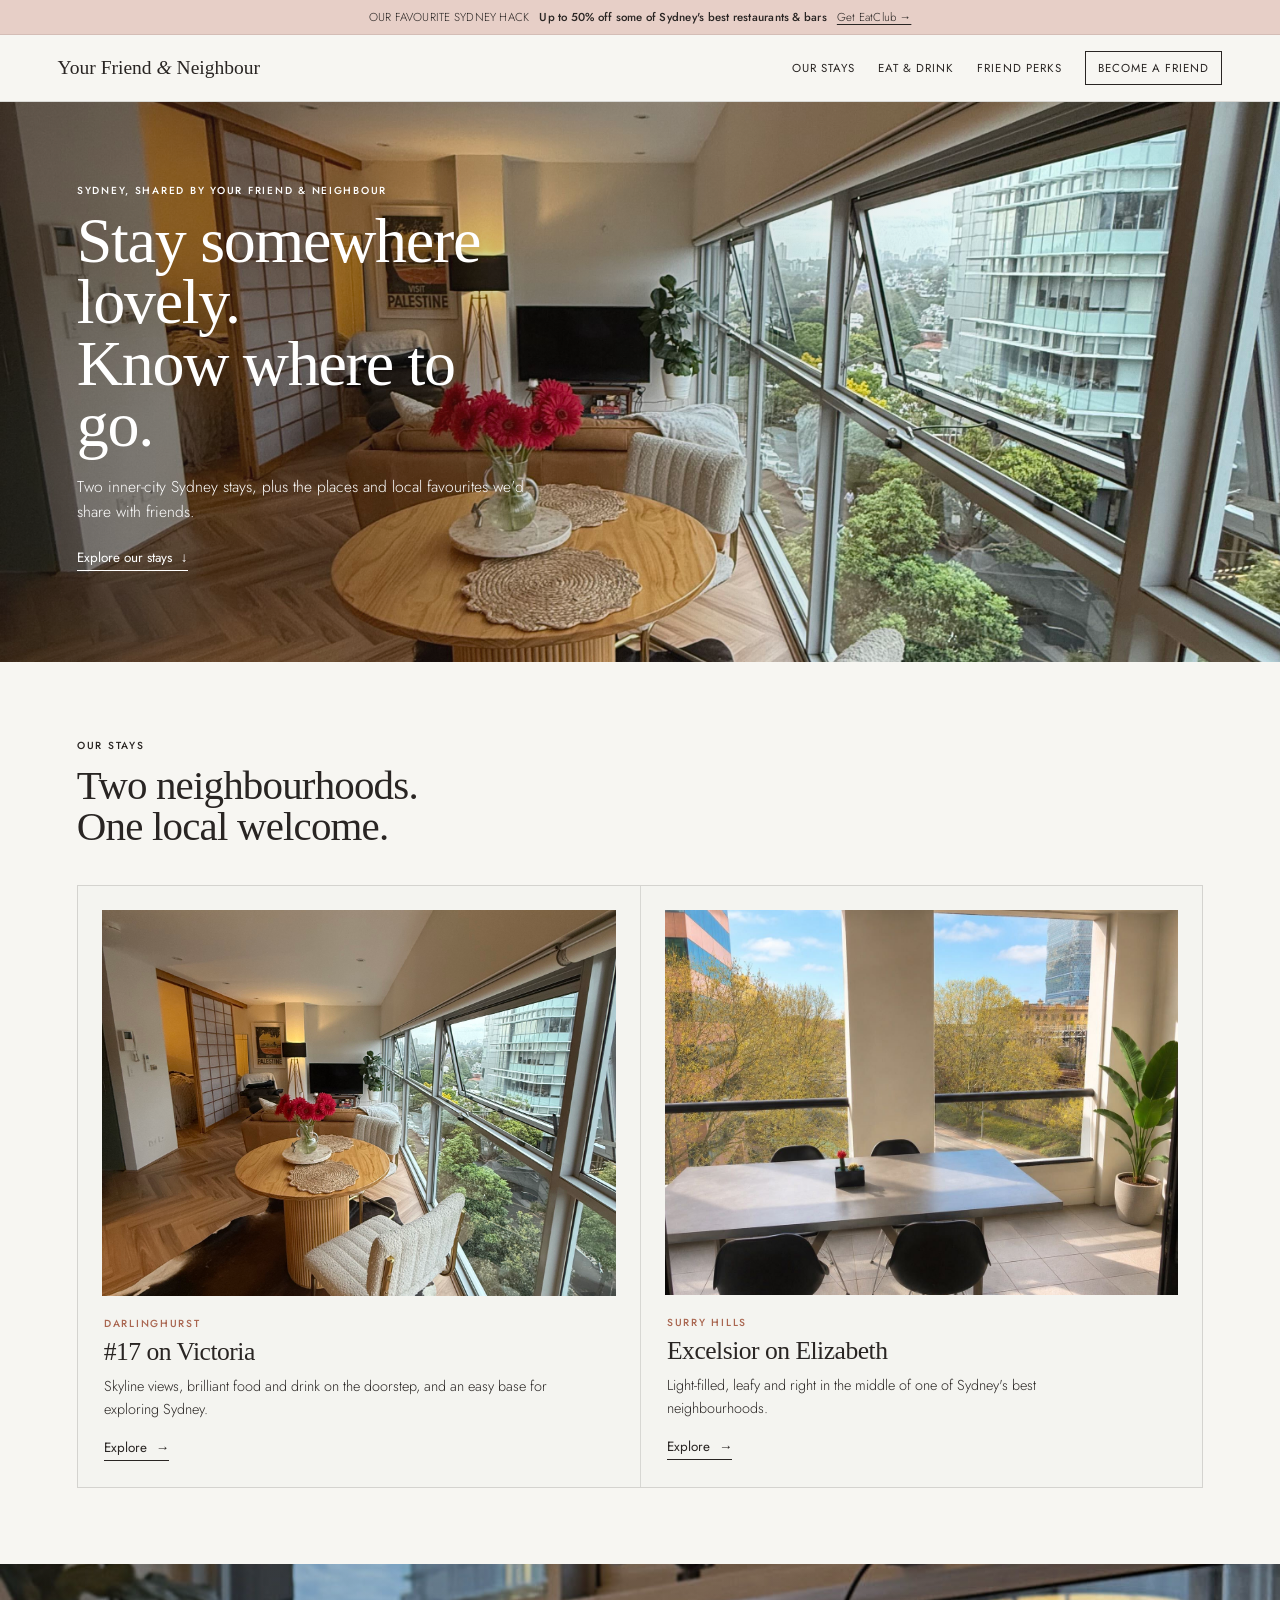
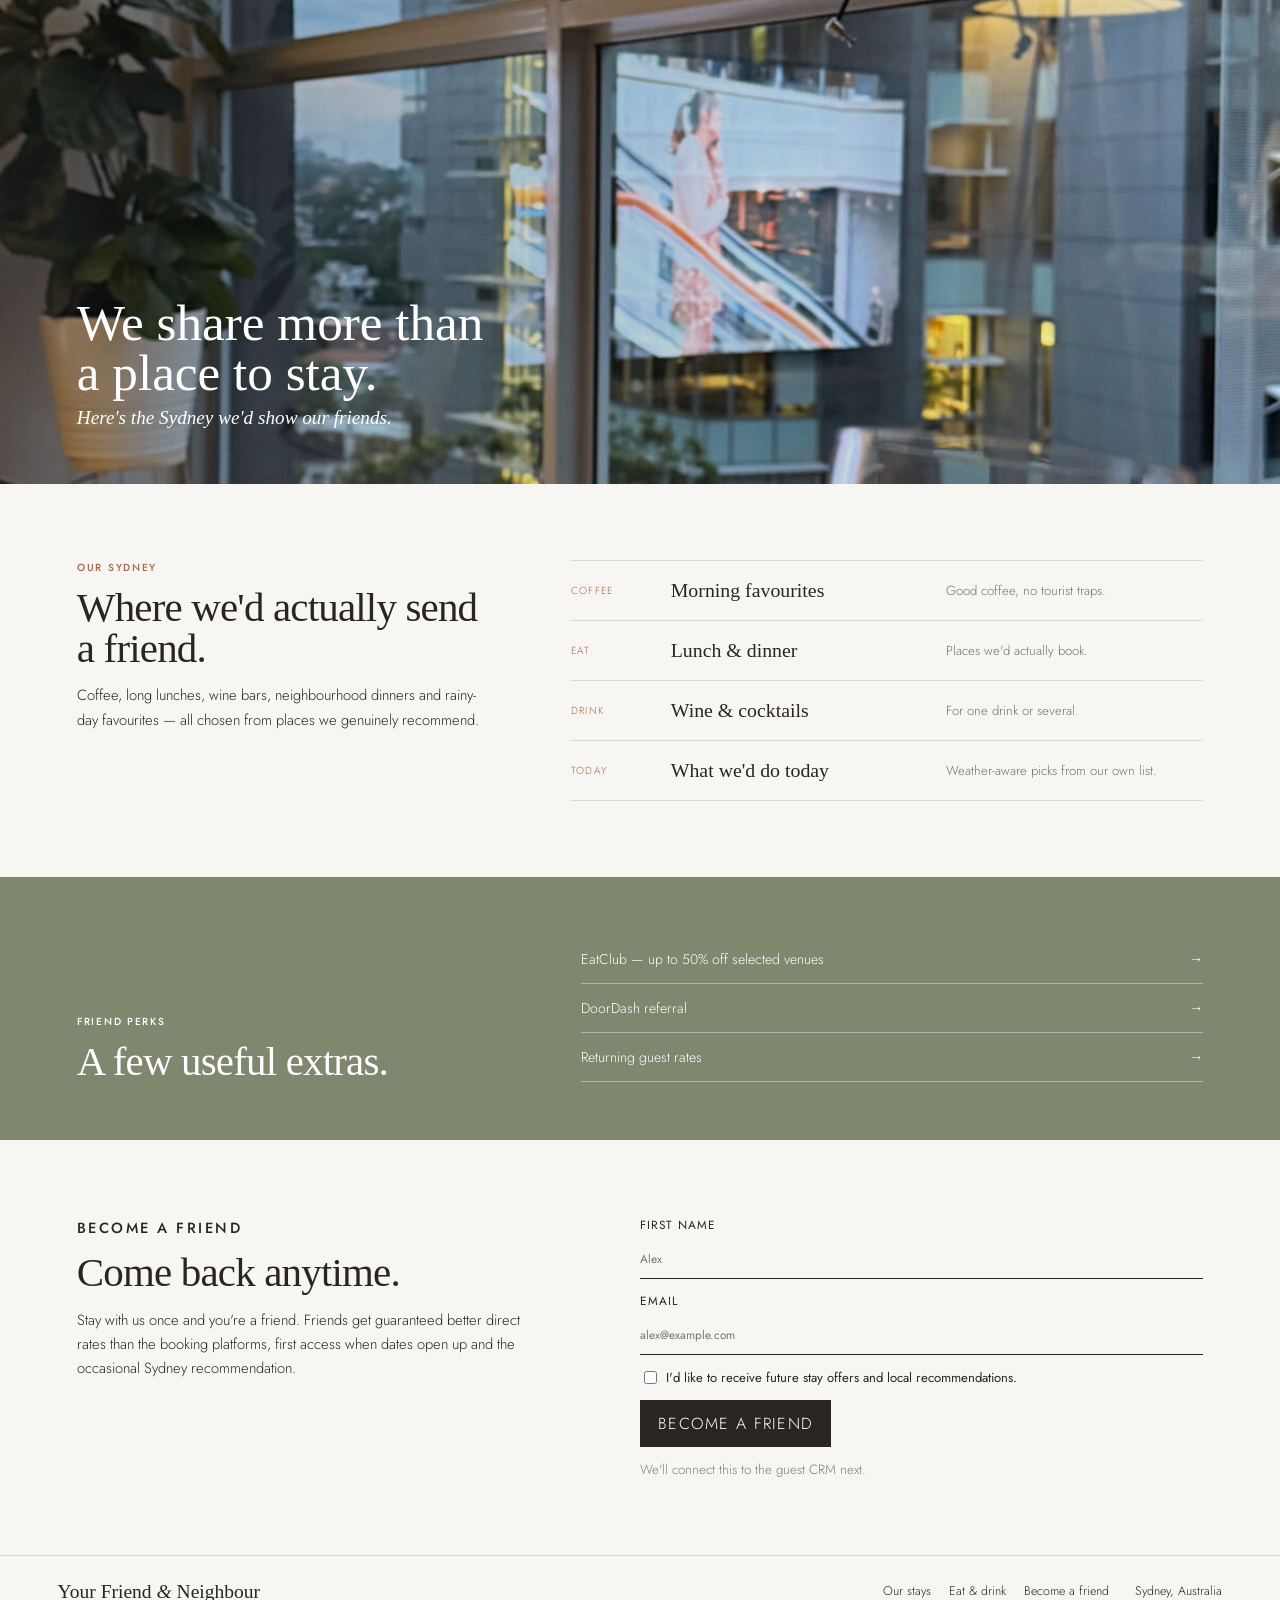
==== commit 3d753cbc: "Refine editorial hero and sticky EatClub promotion" ====
--- a/index.html
+++ b/index.html
@@ -12,9 +12,9 @@
 </head>
 <body class="home-page">
   <a class="promo-bar" href="#perks" aria-label="See our favourite Sydney dining hack">
-    <span>Our all-time favourite Sydney hack:</span>
-    <strong>up to 50% off some of the best restaurants &amp; bars</strong>
-    <span class="promo-link">Get it here →</span>
+    <span class="promo-kicker">OUR FAVOURITE SYDNEY HACK</span>
+    <strong>Up to 50% off some of Sydney's best restaurants &amp; bars</strong>
+    <span class="promo-link">Get EatClub →</span>
   </a>
 
   <header class="site-header">
@@ -29,7 +29,8 @@
 
   <main>
     <section class="hero home-hero" aria-label="Your Friend and Neighbour introduction">
-      <img src="IMG_4740.jpg" alt="#17 on Victoria apartment in Darlinghurst" class="hero-image">
+      <img src="IMG_4740.jpg" alt="#17 on Victoria apartment in Darlinghurst" class="hero-image editorial-image">
+      <div class="hero-editorial-wash"></div>
       <div class="hero-wash"></div>
       <div class="hero-content">
         <p class="eyebrow light">Sydney, shared by your friend &amp; neighbour</p>
--- a/styles.css
+++ b/styles.css
@@ -4,6 +4,7 @@
   --warm: #f1f0eb;
   --sage: #7f876f;
   --clay: #a96650;
+  --rose: #e7cfc7;
   --line: rgba(41, 37, 35, 0.14);
   --white: #fffefa;
 }
@@ -14,7 +15,11 @@
 a { color: inherit; }
 img { display: block; width: 100%; }
 
-.site-header { position: sticky; top: 0; z-index: 20; display: flex; align-items: center; justify-content: space-between; gap: 28px; padding: 16px 4.5vw; background: rgba(247,246,242,.96); backdrop-filter: blur(14px); border-bottom: 1px solid var(--line); }
+.promo-bar { display:flex; justify-content:center; align-items:center; gap:10px; padding:9px 20px; background:var(--rose); color:var(--ink); text-decoration:none; font-size:.72rem; letter-spacing:.02em; border-bottom:1px solid rgba(41,37,35,.1); }
+.promo-bar strong { font-weight:500; }
+.promo-link { text-decoration:underline; text-underline-offset:3px; }
+
+.site-header { position: sticky; top: 0; z-index: 20; display: flex; align-items: center; justify-content: space-between; gap: 28px; padding: 16px 4.5vw; background: rgba(247,246,242,.97); backdrop-filter: blur(14px); border-bottom: 1px solid var(--line); }
 .brand,.footer-brand { text-decoration: none; font-family: "Junicode", Georgia, serif; font-size: 1.22rem; line-height: 1; white-space: nowrap; }
 .brand span,.footer-brand span { font-style: italic; }
 nav { display: flex; align-items: center; gap: clamp(12px,1.8vw,25px); }
@@ -37,12 +42,15 @@
 
 .compact-section { padding: 76px 6vw; }
 .stays-intro { max-width: 600px; margin-bottom: 38px; }
-.stay-cards { display: grid; grid-template-columns: 1fr 1fr; gap: 28px; max-width: 1120px; margin: 0 auto; }
-.stay-card { min-width: 0; }
+.stay-cards { display: grid; grid-template-columns: 1fr 1fr; gap: 0; max-width: 1180px; margin: 0 auto; border:1px solid var(--line); background:var(--warm); }
+.stay-card { min-width: 0; padding:24px; background:rgba(255,255,255,.22); }
+.stay-card + .stay-card { border-left:1px solid var(--line); }
 .stay-card-image { display: block; aspect-ratio: 4 / 3; overflow: hidden; background: var(--warm); }
 .stay-card-image img { width: 100%; height: 100%; object-fit: cover; object-position: center; transition: transform .35s ease; }
-.stay-card-image:hover img { transform: scale(1.015); }
-.stay-card-copy { padding: 18px 2px 0; }
+.surry-card-image img { transform: scale(1.11); object-position: 49% 48%; }
+.stay-card-image:hover img { transform: scale(1.025); }
+.surry-card-image:hover img { transform: scale(1.13); }
+.stay-card-copy { padding: 20px 2px 2px; }
 .stay-card-copy .eyebrow { color: var(--clay); margin-bottom: 8px; }
 .stay-card-copy > p:not(.eyebrow) { max-width: 470px; margin: 11px 0 14px; font-size: .9rem; line-height: 1.58; }
 
@@ -70,12 +78,19 @@
 
 .friend-section-light { display:grid; grid-template-columns:.9fr 1.1fr; gap:8vw; }
 .friend-copy { max-width:510px; }
-.friend-form { display:grid; gap:13px; align-content:start; }
-.friend-form label { display:grid; gap:6px; font-size:.74rem; text-transform:uppercase; letter-spacing:.08em; font-weight:400; }
-.friend-form input[type=text],.friend-form input[type=email] { width:100%; padding:11px 0; border:0; border-bottom:1px solid var(--ink); background:transparent; font:inherit; text-transform:none; letter-spacing:0; }
+.friend-form,.popover-form { display:grid; gap:13px; align-content:start; }
+.friend-form label,.popover-form label { display:grid; gap:6px; font-size:.74rem; text-transform:uppercase; letter-spacing:.08em; font-weight:400; }
+.friend-form input[type=text],.friend-form input[type=email],.popover-form input[type=text],.popover-form input[type=email] { width:100%; padding:11px 0; border:0; border-bottom:1px solid var(--ink); background:transparent; font:inherit; text-transform:none; letter-spacing:0; outline:none; }
 .checkbox { grid-template-columns:auto 1fr !important; align-items:start; text-transform:none !important; letter-spacing:0 !important; font-size:.82rem !important; }
-.friend-form button { justify-self:start; padding:11px 17px; border:1px solid var(--ink); background:var(--ink); color:white; font:inherit; text-transform:uppercase; letter-spacing:.08em; cursor:pointer; }
+.friend-form button,.popover-form button { justify-self:start; padding:11px 17px; border:1px solid var(--ink); background:var(--ink); color:white; font:inherit; text-transform:uppercase; letter-spacing:.08em; cursor:pointer; }
 .friend-form small { opacity:.58; }
+
+.friend-popover { position:fixed; right:28px; bottom:28px; z-index:40; width:min(390px,calc(100vw - 32px)); padding:28px; background:#fbfaf6; border:1px solid var(--ink); box-shadow:0 18px 50px rgba(41,37,35,.14); transform:translateY(22px); opacity:0; pointer-events:none; transition:opacity .25s ease,transform .25s ease; }
+.friend-popover.show { opacity:1; transform:translateY(0); pointer-events:auto; }
+.friend-popover h3 { font-size:1.8rem; margin:0 34px 12px 0; }
+.friend-popover > p:not(.eyebrow) { font-size:.88rem; line-height:1.55; margin:0 0 18px; }
+.popover-close { position:absolute; top:14px; right:14px; border:0; background:transparent; color:var(--ink); font-size:1.8rem; line-height:1; cursor:pointer; font-weight:300; }
+.popover-form button { width:100%; justify-self:stretch; margin-top:4px; }
 
 footer { padding:26px 4.5vw; border-top:1px solid var(--line); display:grid; grid-template-columns:1fr auto auto; gap:26px; align-items:center; }
 .footer-links { display:flex; gap:18px; }
@@ -106,6 +121,7 @@
 }
 
 @media (max-width:680px) {
+  .promo-bar { font-size:.64rem; padding:8px 12px; flex-wrap:wrap; gap:5px 8px; text-align:center; }
   .site-header { padding:13px 5vw; }
   .brand { font-size:1rem; }
   nav { gap:7px 10px; }
@@ -116,7 +132,9 @@
   h1 { font-size:clamp(2.9rem,12vw,4.2rem); }
   h2 { font-size:clamp(2rem,9vw,3rem); }
   .compact-section { padding:62px 6vw; }
-  .stay-cards { grid-template-columns:1fr; gap:44px; }
+  .stay-cards { grid-template-columns:1fr; border:0; background:transparent; }
+  .stay-card { padding:0 0 34px; }
+  .stay-card + .stay-card { border-left:0; border-top:1px solid var(--line); padding-top:34px; }
   .lifestyle-banner { min-height:420px; height:58vh; }
   .recommend-list a { grid-template-columns:1fr; gap:5px; }
   .recommend-list small { grid-column:auto; }
@@ -124,4 +142,5 @@
   .footer-links { flex-wrap:wrap; }
   .quick-links,.wifi-details,.recommendation-grid,.perk-links { grid-template-columns:1fr; }
   .wifi-card { margin:0 5vw 55px; padding:28px 22px; }
+  .friend-popover { right:16px; bottom:16px; }
 }
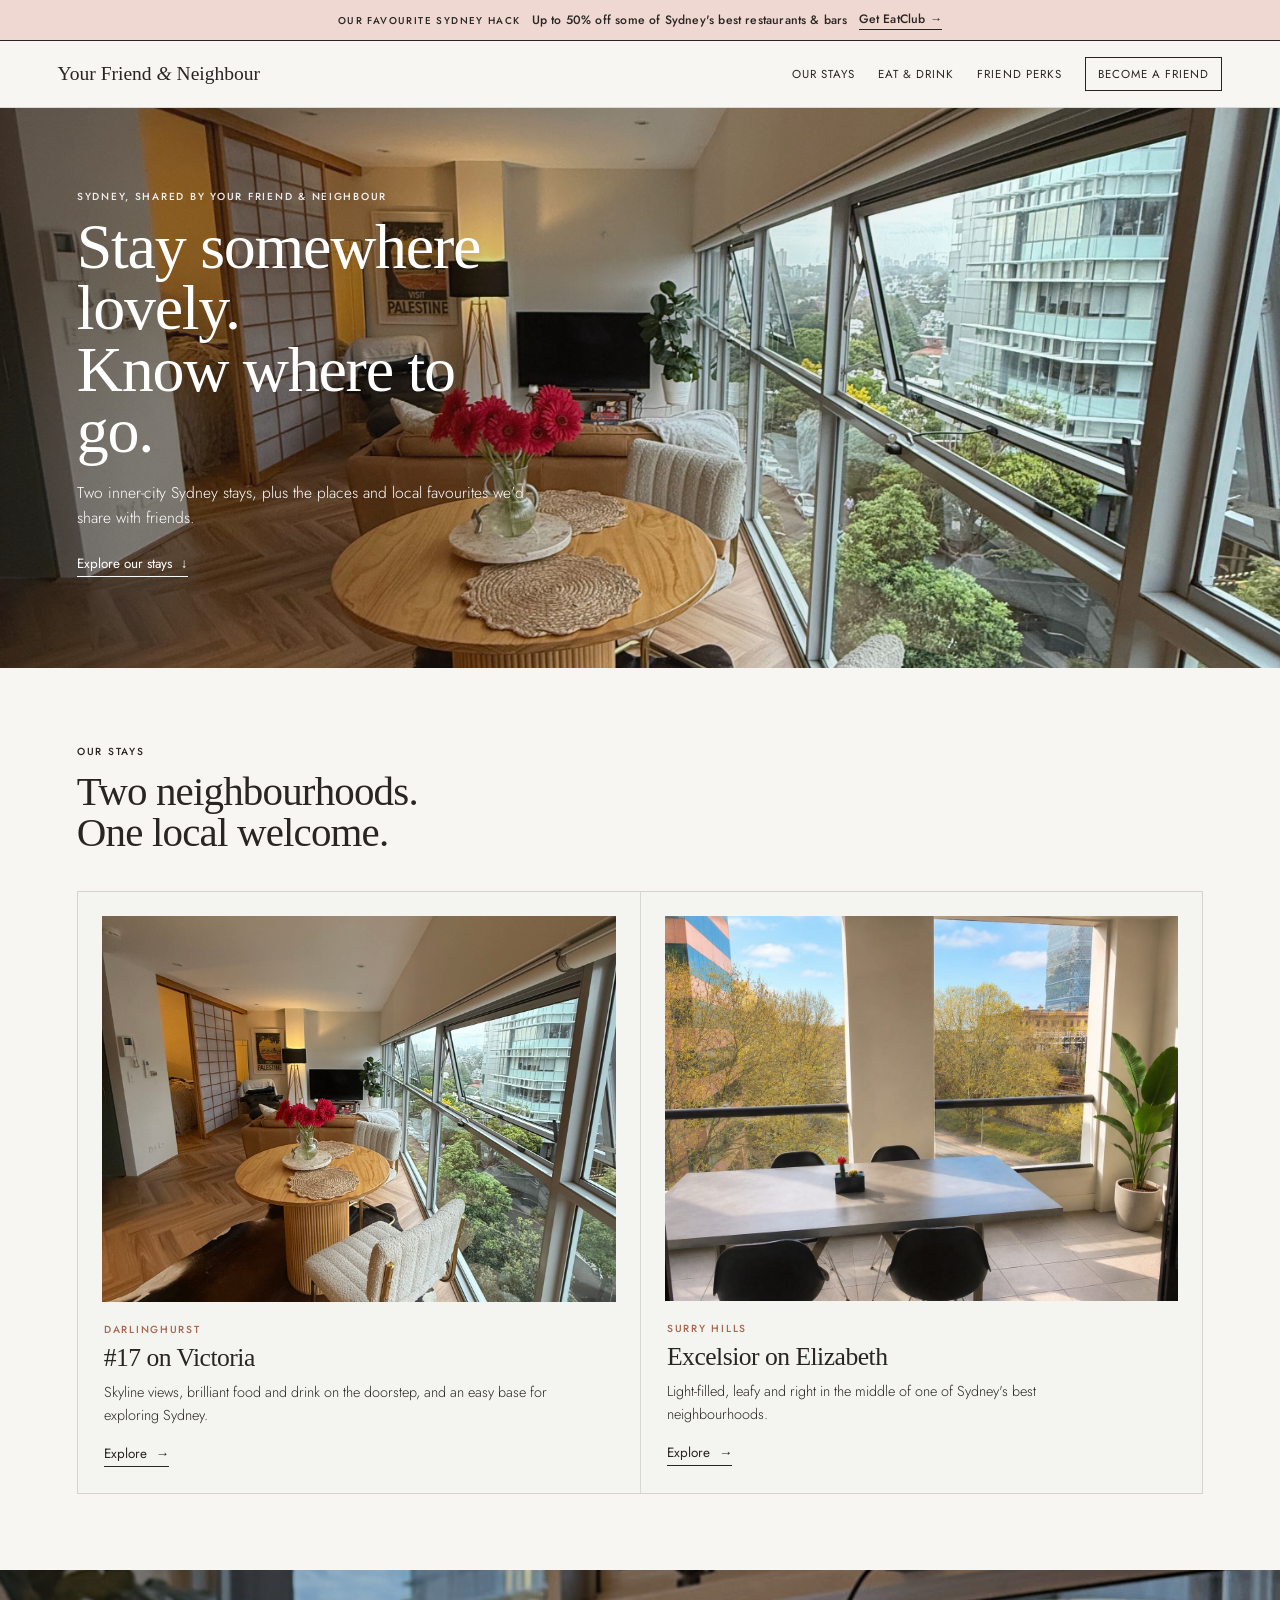
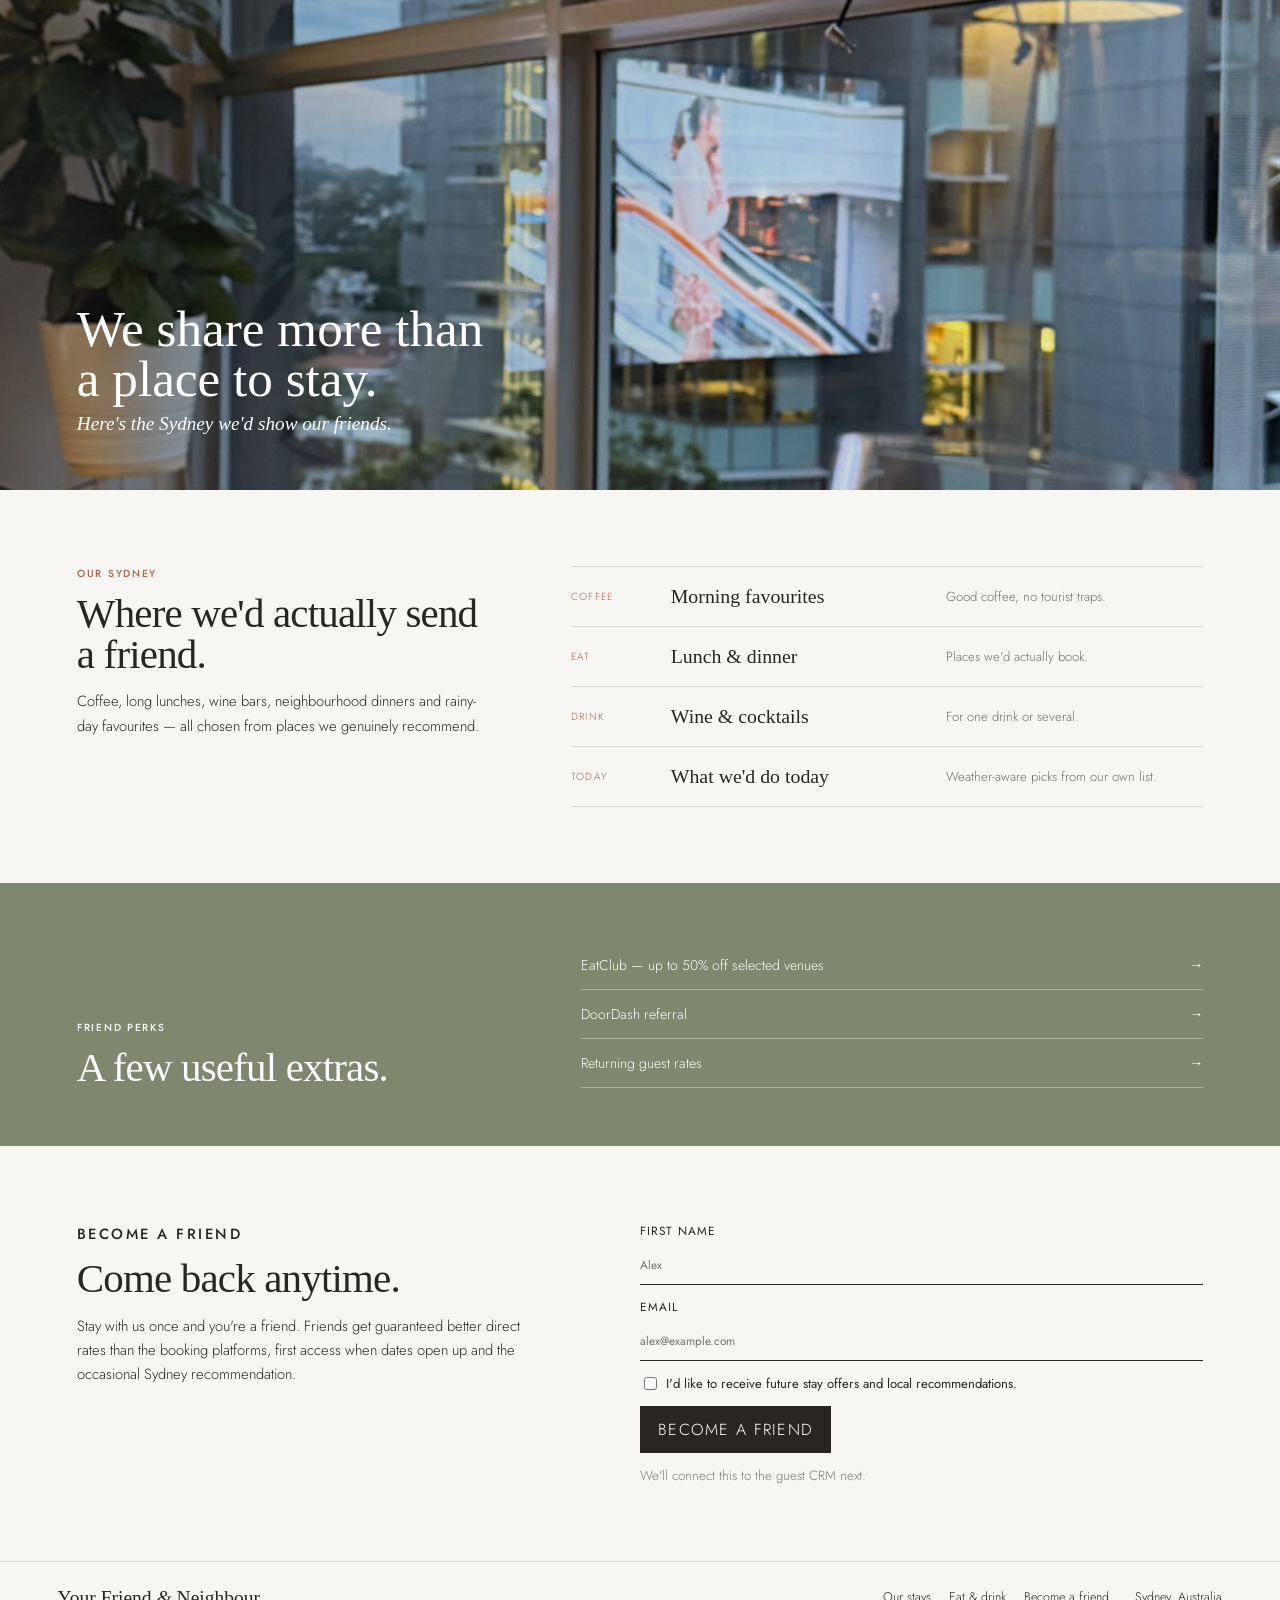
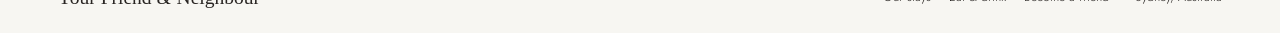
==== commit 1ee44b95: "Connect EatClub referral and restore natural hero photography" ====
--- a/index.html
+++ b/index.html
@@ -9,9 +9,10 @@
   <link rel="preconnect" href="https://fonts.gstatic.com" crossorigin>
   <link href="https://fonts.googleapis.com/css2?family=Jost:wght@300;400;500&family=Junicode:ital,wght@0,400;0,600;1,400&display=swap" rel="stylesheet">
   <link rel="stylesheet" href="styles.css">
+  <link rel="stylesheet" href="overrides.css">
 </head>
 <body class="home-page">
-  <a class="promo-bar" href="#perks" aria-label="See our favourite Sydney dining hack">
+  <a class="promo-bar" href="https://links.eatclub.com.au/VXpTUVMaY2b" target="_blank" rel="noopener noreferrer" aria-label="Get EatClub and save up to 50 percent at Sydney restaurants and bars">
     <span class="promo-kicker">OUR FAVOURITE SYDNEY HACK</span>
     <strong>Up to 50% off some of Sydney's best restaurants &amp; bars</strong>
     <span class="promo-link">Get EatClub →</span>
@@ -30,7 +31,6 @@
   <main>
     <section class="hero home-hero" aria-label="Your Friend and Neighbour introduction">
       <img src="IMG_4740.jpg" alt="#17 on Victoria apartment in Darlinghurst" class="hero-image editorial-image">
-      <div class="hero-editorial-wash"></div>
       <div class="hero-wash"></div>
       <div class="hero-content">
         <p class="eyebrow light">Sydney, shared by your friend &amp; neighbour</p>
@@ -101,7 +101,7 @@
         <h2>A few useful extras.</h2>
       </div>
       <div class="perk-actions">
-        <a href="#">EatClub — up to 50% off selected venues <span>→</span></a>
+        <a href="https://links.eatclub.com.au/VXpTUVMaY2b" target="_blank" rel="noopener noreferrer">EatClub — up to 50% off selected venues <span>→</span></a>
         <a href="#">DoorDash referral <span>→</span></a>
         <a href="#friend">Returning guest rates <span>→</span></a>
       </div>
--- a/styles.css
+++ b/styles.css
@@ -4,7 +4,8 @@
   --warm: #f1f0eb;
   --sage: #7f876f;
   --clay: #a96650;
-  --rose: #e7cfc7;
+  --rose: #d9b6ab;
+  --rose-deep: #b96f59;
   --line: rgba(41, 37, 35, 0.14);
   --white: #fffefa;
 }
@@ -15,11 +16,29 @@
 a { color: inherit; }
 img { display: block; width: 100%; }
 
-.promo-bar { display:flex; justify-content:center; align-items:center; gap:10px; padding:9px 20px; background:var(--rose); color:var(--ink); text-decoration:none; font-size:.72rem; letter-spacing:.02em; border-bottom:1px solid rgba(41,37,35,.1); }
+.promo-bar {
+  position: sticky;
+  top: 0;
+  z-index: 35;
+  min-height: 39px;
+  display:flex;
+  justify-content:center;
+  align-items:center;
+  gap:11px;
+  padding:10px 20px;
+  background:var(--rose);
+  color:var(--ink);
+  text-decoration:none;
+  font-size:.74rem;
+  letter-spacing:.015em;
+  border-bottom:1px solid rgba(41,37,35,.14);
+  box-shadow:0 3px 12px rgba(41,37,35,.06);
+}
 .promo-bar strong { font-weight:500; }
-.promo-link { text-decoration:underline; text-underline-offset:3px; }
+.promo-kicker { font-size:.62rem; letter-spacing:.14em; font-weight:500; }
+.promo-link { padding-bottom:1px; border-bottom:1px solid currentColor; font-weight:500; }
 
-.site-header { position: sticky; top: 0; z-index: 20; display: flex; align-items: center; justify-content: space-between; gap: 28px; padding: 16px 4.5vw; background: rgba(247,246,242,.97); backdrop-filter: blur(14px); border-bottom: 1px solid var(--line); }
+.site-header { position: sticky; top: 39px; z-index: 30; display: flex; align-items: center; justify-content: space-between; gap: 28px; padding: 16px 4.5vw; background: rgba(247,246,242,.97); backdrop-filter: blur(14px); border-bottom: 1px solid var(--line); }
 .brand,.footer-brand { text-decoration: none; font-family: "Junicode", Georgia, serif; font-size: 1.22rem; line-height: 1; white-space: nowrap; }
 .brand span,.footer-brand span { font-style: italic; }
 nav { display: flex; align-items: center; gap: clamp(12px,1.8vw,25px); }
@@ -27,15 +46,18 @@
 .nav-cta { padding: 8px 12px; border: 1px solid var(--ink); }
 
 .eyebrow { margin: 0 0 12px; text-transform: uppercase; letter-spacing: .17em; font-size: .64rem; font-weight: 500; }
+.eyebrow.light { color:rgba(255,255,255,.9); }
 h1,h2,h3 { font-family: "Junicode", Georgia, serif; font-weight: 400; margin: 0; letter-spacing: -.02em; }
 h1 { font-size: clamp(2.9rem,5vw,5.1rem); line-height: .96; }
 h2 { font-size: clamp(2rem,3.2vw,3.45rem); line-height: 1; }
 h3 { font-size: clamp(1.55rem,2vw,2.1rem); line-height: 1; }
 .text-link { display: inline-flex; gap: 9px; align-items: center; text-decoration: none; border-bottom: 1px solid currentColor; padding-bottom: 3px; font-size: .84rem; font-weight: 400; }
 
-.home-hero { position: relative; height: min(62vw,560px); min-height: 430px; overflow: hidden; }
+.home-hero { position: relative; height: min(62vw,560px); min-height: 430px; overflow: hidden; background:#d8d4cd; }
 .hero-image { position: absolute; inset: 0; height: 100%; object-fit: cover; object-position: center 48%; }
-.hero-wash { position: absolute; inset: 0; background: linear-gradient(90deg, rgba(35,31,29,.42) 0%, rgba(35,31,29,.16) 46%, rgba(35,31,29,.02) 78%); }
+.editorial-image { filter:saturate(.72) contrast(.94) brightness(.96); }
+.hero-editorial-wash { position:absolute; inset:0; z-index:1; background:rgba(239,236,229,.12); mix-blend-mode:screen; }
+.hero-wash { position: absolute; inset: 0; z-index:1; background: linear-gradient(90deg, rgba(35,31,29,.48) 0%, rgba(35,31,29,.18) 46%, rgba(35,31,29,.03) 78%); }
 .hero-content { position: relative; z-index: 2; max-width: 610px; padding: 9vh 6vw 6vh; color: white; }
 .hero-copy { max-width: 510px; margin: 18px 0 20px; font-size: .98rem; line-height: 1.62; }
 .light-link { color: white; }
@@ -98,19 +120,35 @@
 footer p { margin:0; font-size:.78rem; }
 
 /* Apartment pages: current-guest experience */
-.property-hero { min-height:58vh; padding:10vh 7vw 7vh; display:flex; flex-direction:column; justify-content:center; background:var(--warm); }
-.guest-panel { padding:64px 7vw; display:grid; grid-template-columns:.85fr 1.15fr; gap:7vw; }
-.quick-links { display:grid; grid-template-columns:1fr 1fr; gap:10px; }
-.quick-links a,.perk-links a { padding:17px; border:1px solid var(--line); text-decoration:none; }
+.guest-property-hero { position:relative; min-height:460px; height:min(58vw,560px); overflow:hidden; display:flex; align-items:flex-end; }
+.guest-property-hero img { position:absolute; inset:0; height:100%; object-fit:cover; object-position:center; filter:saturate(.78) contrast(.95); }
+.guest-property-wash { position:absolute; inset:0; background:linear-gradient(90deg,rgba(36,31,29,.48),rgba(36,31,29,.10) 68%); }
+.guest-property-copy { position:relative; z-index:2; color:white; padding:7vh 7vw; max-width:720px; }
+.guest-property-copy h1 { max-width:680px; }
+.guest-property-copy > p:not(.eyebrow) { max-width:540px; font-size:.98rem; line-height:1.65; }
+.guest-panel { padding:64px 7vw; display:grid; grid-template-columns:.75fr 1.25fr; gap:7vw; }
+.quick-links { display:grid; grid-template-columns:1fr 1fr; gap:1px; border:1px solid var(--line); background:var(--line); }
+.quick-links a { min-height:132px; padding:20px; background:var(--paper); text-decoration:none; display:flex; flex-direction:column; }
+.quick-links a > span { color:var(--clay); font-size:.62rem; letter-spacing:.14em; }
+.quick-links strong { margin-top:auto; font-family:"Junicode",Georgia,serif; font-size:1.26rem; font-weight:400; }
+.quick-links small { margin-top:4px; opacity:.62; font-size:.78rem; }
 .wifi-card { margin:0 7vw 70px; padding:42px; background:var(--ink); color:white; }
 .wifi-details { display:grid; grid-template-columns:1fr 1fr; gap:18px; margin-top:26px; }
 .wifi-details p { margin:0; padding-top:14px; border-top:1px solid rgba(255,255,255,.3); }
 .wifi-details span { display:block; font-size:.75rem; opacity:.7; margin-bottom:7px; }
 .section { padding:86px 7vw; }
+.section-intro.narrow { max-width:650px; margin-bottom:34px; }
+.section-intro.narrow > p:not(.eyebrow) { font-size:.92rem; line-height:1.65; }
+.house-manual-section { background:var(--warm); }
+.manual-grid { display:grid; grid-template-columns:repeat(3,1fr); border-top:1px solid var(--line); border-left:1px solid var(--line); }
+.manual-grid a { min-height:155px; padding:22px; border-right:1px solid var(--line); border-bottom:1px solid var(--line); text-decoration:none; display:flex; flex-direction:column; justify-content:flex-end; background:rgba(255,255,255,.28); }
+.manual-grid span { font-family:"Junicode",Georgia,serif; font-size:1.3rem; }
+.manual-grid small { margin-top:7px; opacity:.62; line-height:1.45; }
 .recommendation-grid { display:grid; grid-template-columns:repeat(3,1fr); gap:18px; margin-top:32px; }
 .recommendation-grid article { border-top:1px solid var(--line); padding-top:18px; }
 .perks { padding:78px 7vw; background:var(--warm); }
 .perk-links { display:grid; grid-template-columns:repeat(3,1fr); gap:10px; margin-top:28px; }
+.perk-links a { padding:17px; border:1px solid var(--line); text-decoration:none; }
 
 @media (max-width:900px) {
   .site-header { align-items:flex-start; }
@@ -118,11 +156,13 @@
   .recommend-section,.perks-strip,.friend-section-light,.guest-panel { grid-template-columns:1fr; }
   .recommend-list a { grid-template-columns:72px 1fr; }
   .recommend-list small { grid-column:2; }
+  .manual-grid { grid-template-columns:1fr 1fr; }
 }
 
 @media (max-width:680px) {
-  .promo-bar { font-size:.64rem; padding:8px 12px; flex-wrap:wrap; gap:5px 8px; text-align:center; }
-  .site-header { padding:13px 5vw; }
+  .promo-bar { min-height:auto; font-size:.66rem; padding:8px 12px; flex-wrap:wrap; gap:4px 8px; text-align:center; }
+  .promo-kicker { width:100%; font-size:.56rem; }
+  .site-header { top:54px; padding:13px 5vw; }
   .brand { font-size:1rem; }
   nav { gap:7px 10px; }
   nav a { font-size:.62rem; }
@@ -140,7 +180,9 @@
   .recommend-list small { grid-column:auto; }
   footer { grid-template-columns:1fr; }
   .footer-links { flex-wrap:wrap; }
-  .quick-links,.wifi-details,.recommendation-grid,.perk-links { grid-template-columns:1fr; }
+  .guest-property-hero { min-height:430px; height:60vh; }
+  .guest-property-copy { padding:6vh 6vw; }
+  .quick-links,.wifi-details,.recommendation-grid,.perk-links,.manual-grid { grid-template-columns:1fr; }
   .wifi-card { margin:0 5vw 55px; padding:28px 22px; }
   .friend-popover { right:16px; bottom:16px; }
 }
--- a/overrides.css
+++ b/overrides.css
@@ -0,0 +1,77 @@
+/* Latest design refinements */
+:root {
+  --rose-soft: #efd8d1;
+}
+
+/* Keep photography natural and editorial through layout/crop, not greying it out */
+.editorial-image,
+.guest-property-hero img {
+  filter: none !important;
+}
+.hero-editorial-wash {
+  display: none !important;
+}
+.hero-wash {
+  background: linear-gradient(90deg, rgba(35,31,29,.42) 0%, rgba(35,31,29,.15) 46%, rgba(35,31,29,.02) 78%) !important;
+}
+.guest-property-wash {
+  background: linear-gradient(90deg, rgba(36,31,29,.40), rgba(36,31,29,.08) 68%) !important;
+}
+
+/* Make EatClub promotion clearer while keeping it on-brand */
+.promo-bar {
+  background: var(--rose-soft) !important;
+  border-bottom: 1.5px solid #292523 !important;
+  box-shadow: none !important;
+  font-size: .76rem !important;
+  padding-top: 10px !important;
+  padding-bottom: 10px !important;
+}
+.promo-bar strong {
+  font-weight: 500 !important;
+}
+.promo-kicker {
+  font-weight: 500 !important;
+}
+.promo-link {
+  font-weight: 500 !important;
+  border-bottom-width: 1.5px !important;
+}
+
+/* Manual content cards */
+.manual-content-grid {
+  display: grid;
+  grid-template-columns: repeat(3, 1fr);
+  gap: 14px;
+  margin-top: 28px;
+}
+.manual-content-card {
+  border: 1px solid var(--line);
+  background: rgba(255,255,255,.38);
+  padding: 24px;
+}
+.manual-content-card h3 {
+  font-size: 1.45rem;
+  margin: 0 0 12px;
+}
+.manual-content-card p {
+  margin: 0;
+  font-size: .9rem;
+  line-height: 1.65;
+}
+.manual-content-card .manual-note {
+  display: block;
+  margin-top: 12px;
+  font-size: .78rem;
+  line-height: 1.5;
+  opacity: .72;
+}
+
+@media (max-width: 900px) {
+  .manual-content-grid { grid-template-columns: 1fr 1fr; }
+}
+
+@media (max-width: 680px) {
+  .manual-content-grid { grid-template-columns: 1fr; }
+  .promo-bar { font-size: .68rem !important; }
+}
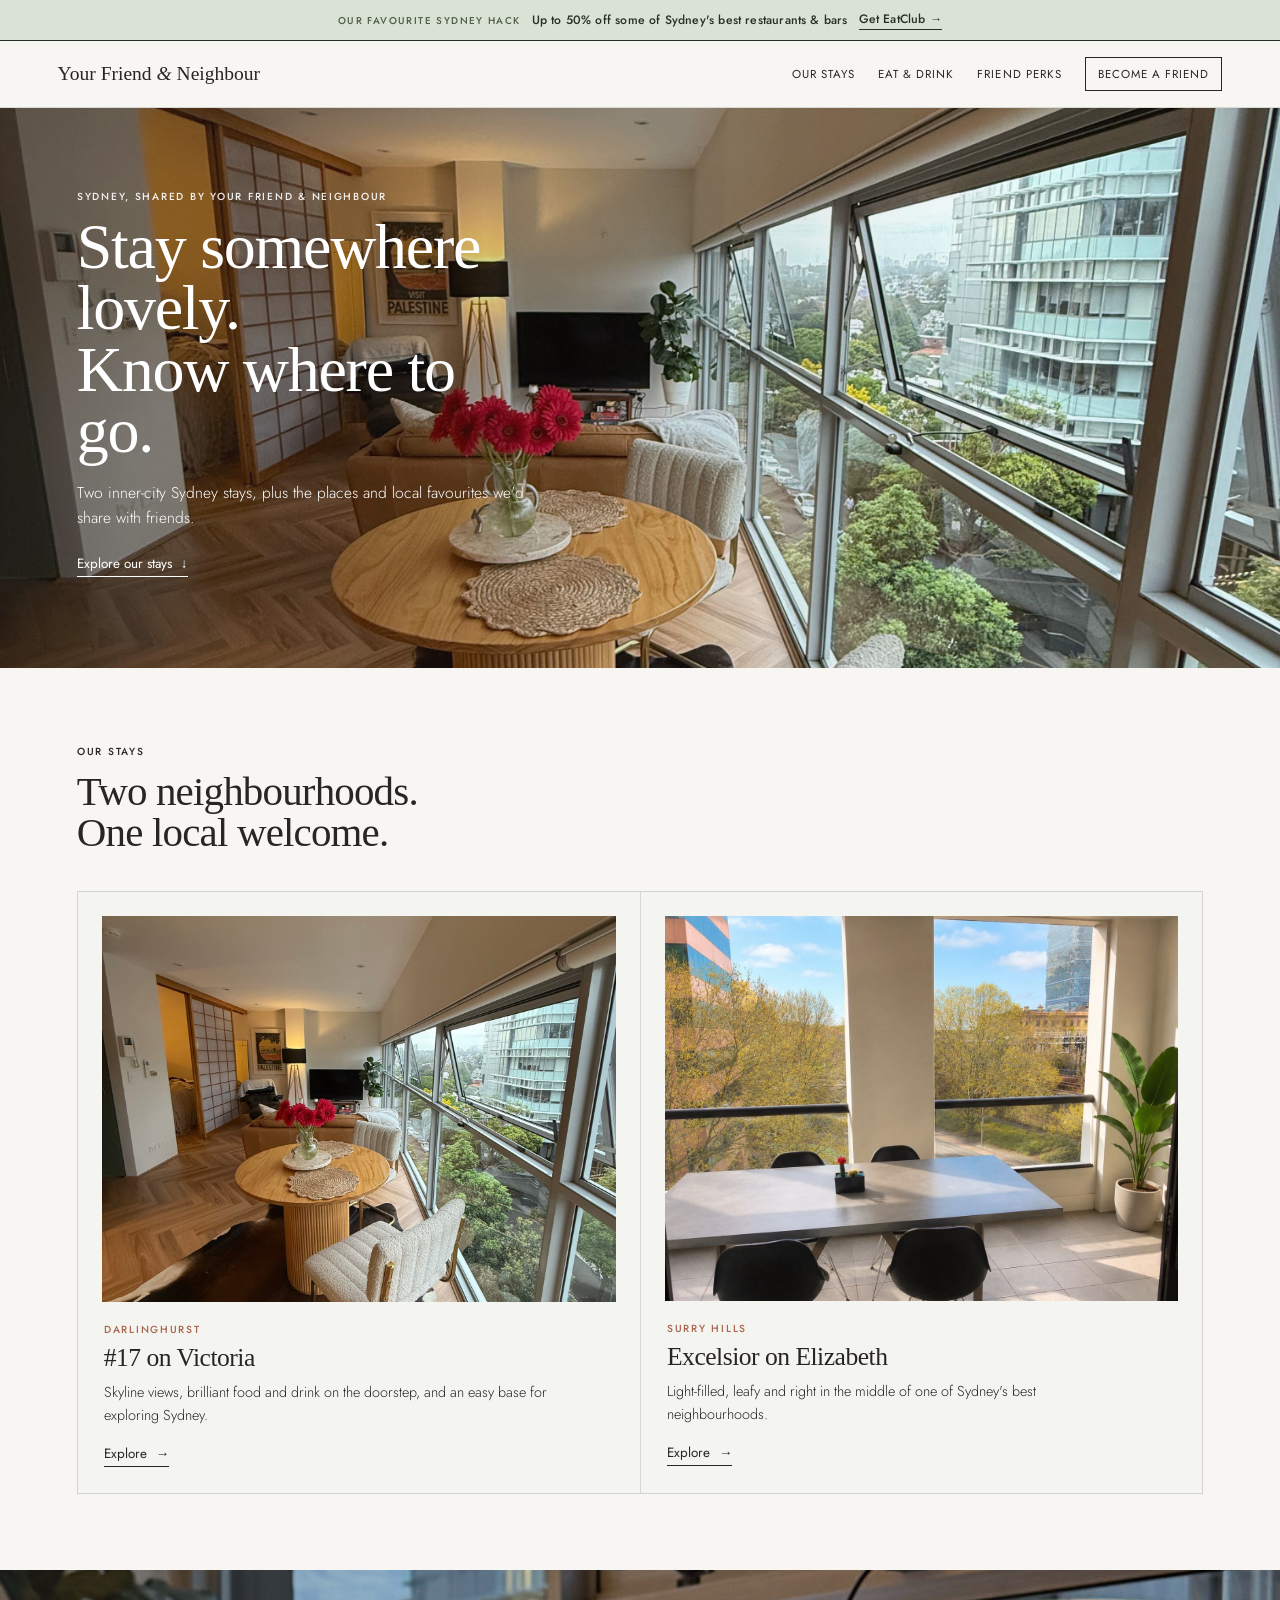
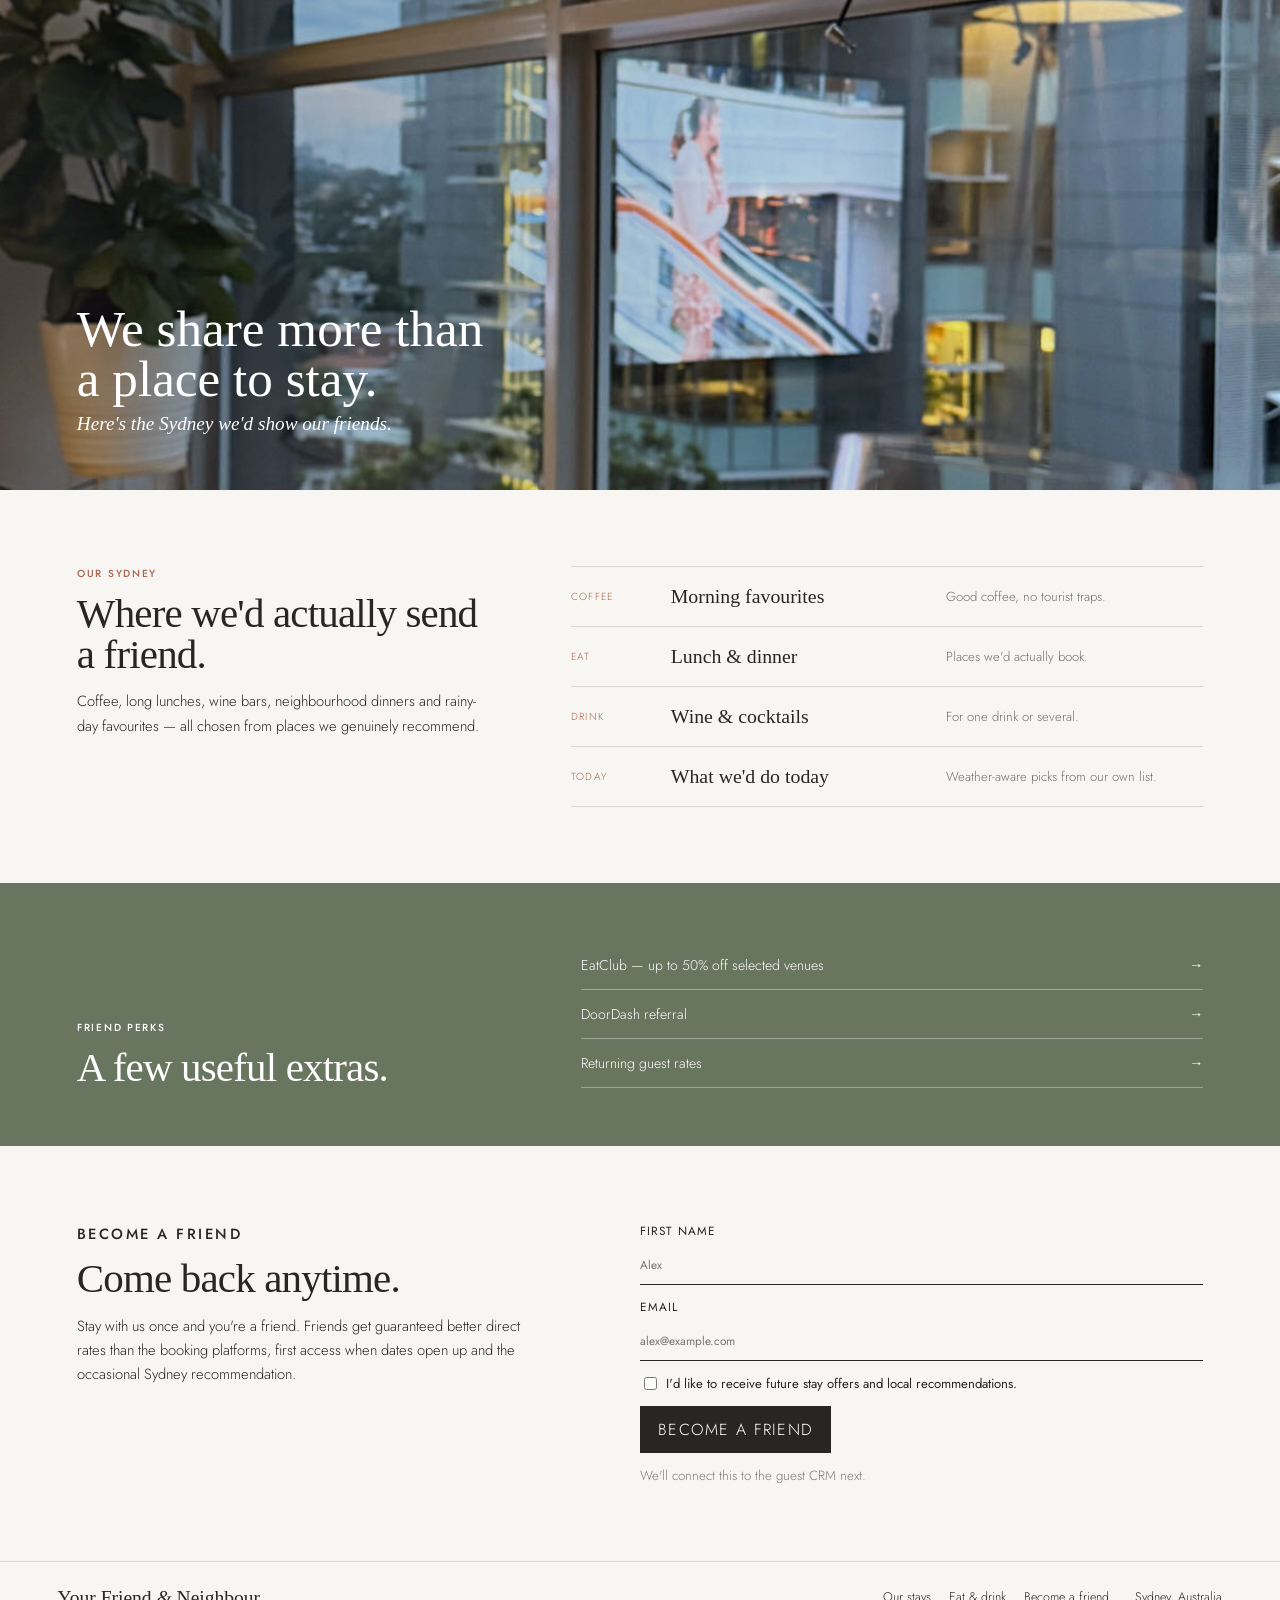
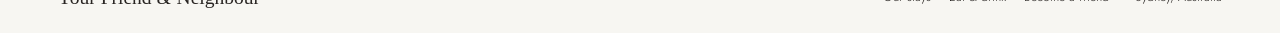
==== commit cd4965c8: "Bust cached CSS so green promo styling loads" ====
--- a/index.html
+++ b/index.html
@@ -8,8 +8,8 @@
   <link rel="preconnect" href="https://fonts.googleapis.com">
   <link rel="preconnect" href="https://fonts.gstatic.com" crossorigin>
   <link href="https://fonts.googleapis.com/css2?family=Jost:wght@300;400;500&family=Junicode:ital,wght@0,400;0,600;1,400&display=swap" rel="stylesheet">
-  <link rel="stylesheet" href="styles.css">
-  <link rel="stylesheet" href="overrides.css">
+  <link rel="stylesheet" href="styles.css?v=3">
+  <link rel="stylesheet" href="overrides.css?v=3">
 </head>
 <body class="home-page">
   <a class="promo-bar" href="https://links.eatclub.com.au/VXpTUVMaY2b" target="_blank" rel="noopener noreferrer" aria-label="Get EatClub and save up to 50 percent at Sydney restaurants and bars">
--- a/overrides.css
+++ b/overrides.css
@@ -1,6 +1,7 @@
 /* Latest design refinements */
 :root {
-  --rose-soft: #efd8d1;
+  --promo-green: #d9e2d4;
+  --promo-green-deep: #68755f;
 }
 
 /* Keep photography natural and editorial through layout/crop, not greying it out */
@@ -18,10 +19,11 @@
   background: linear-gradient(90deg, rgba(36,31,29,.40), rgba(36,31,29,.08) 68%) !important;
 }
 
-/* Make EatClub promotion clearer while keeping it on-brand */
+/* EatClub promotion: soft eucalyptus green pulled from the apartment greenery */
 .promo-bar {
-  background: var(--rose-soft) !important;
-  border-bottom: 1.5px solid #292523 !important;
+  background: var(--promo-green) !important;
+  color: #263024 !important;
+  border-bottom: 1.5px solid #263024 !important;
   box-shadow: none !important;
   font-size: .76rem !important;
   padding-top: 10px !important;
@@ -31,11 +33,18 @@
   font-weight: 500 !important;
 }
 .promo-kicker {
+  color: #4f5e49 !important;
   font-weight: 500 !important;
 }
 .promo-link {
+  color: #263024 !important;
   font-weight: 500 !important;
   border-bottom-width: 1.5px !important;
+}
+
+/* Bring the same green through sparingly so the promo feels intentional, not bolted on */
+.perks-strip {
+  background: var(--promo-green-deep) !important;
 }
 
 /* Manual content cards */
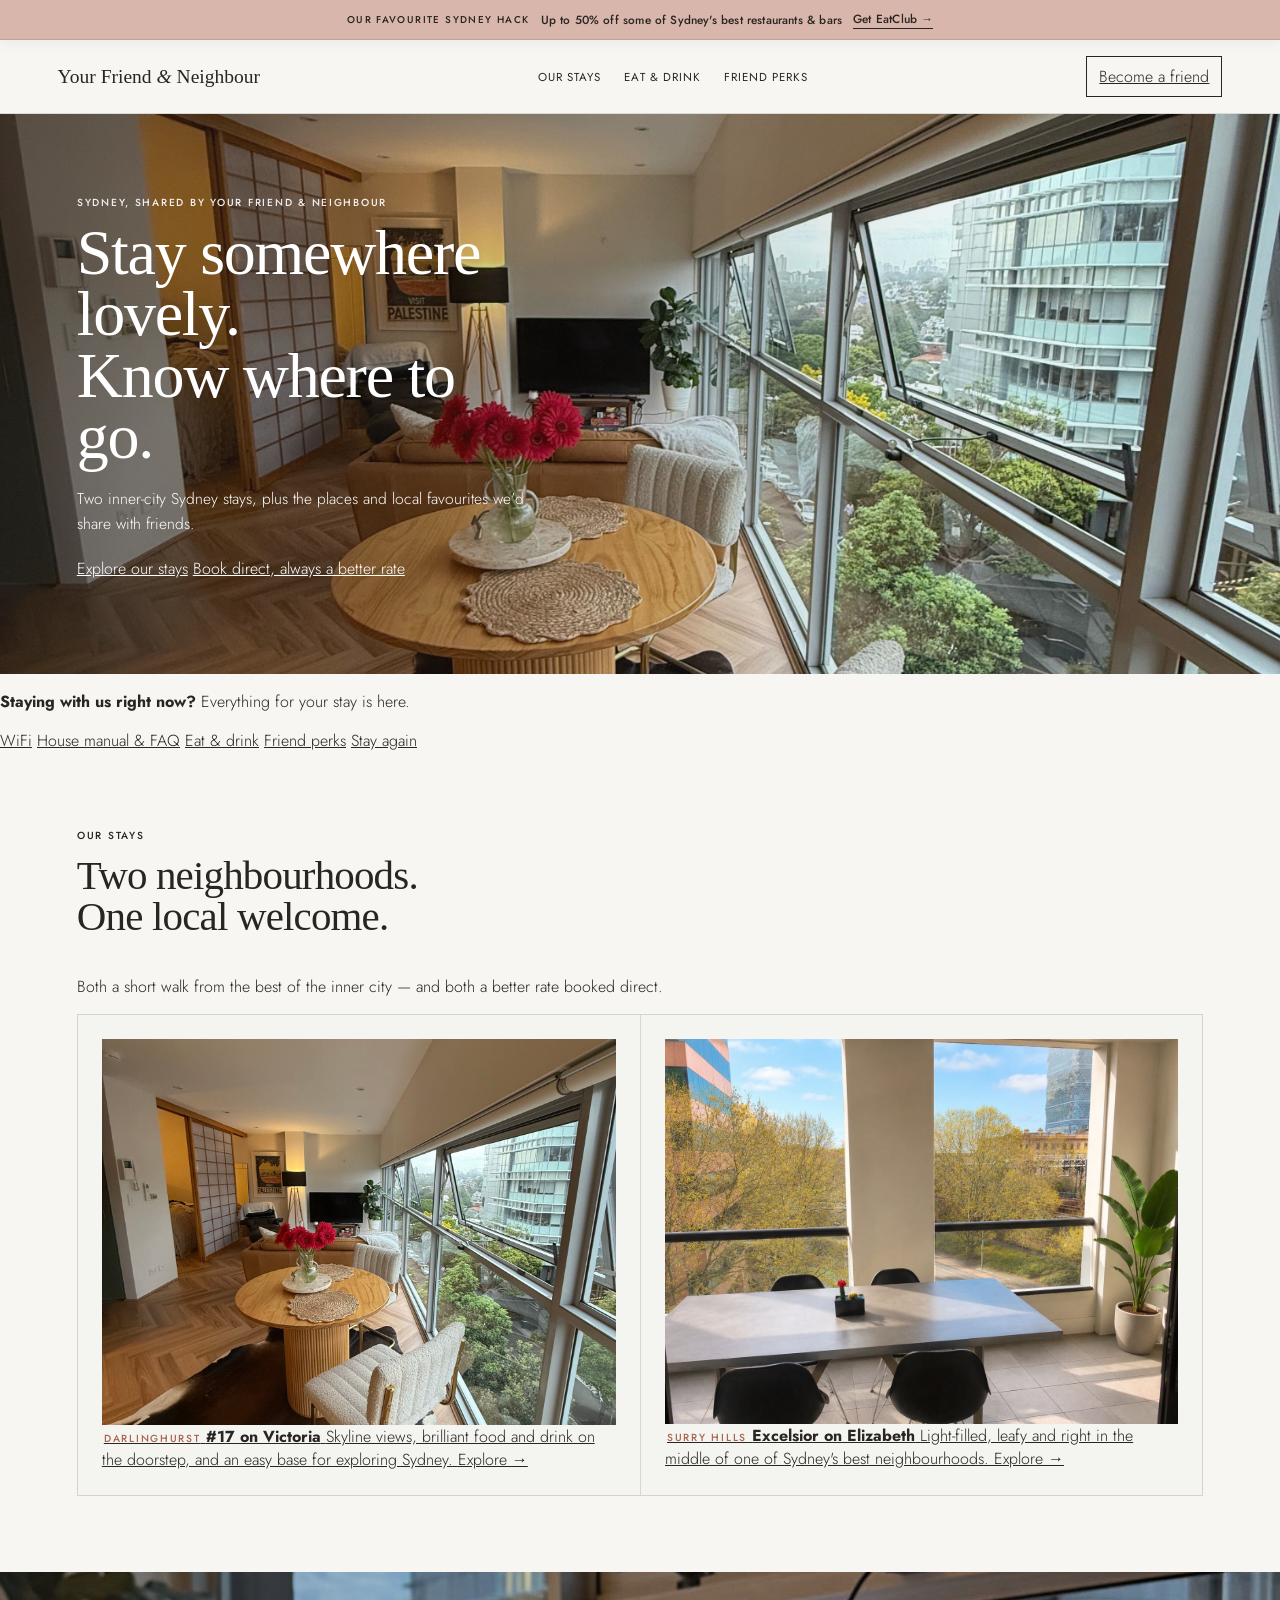
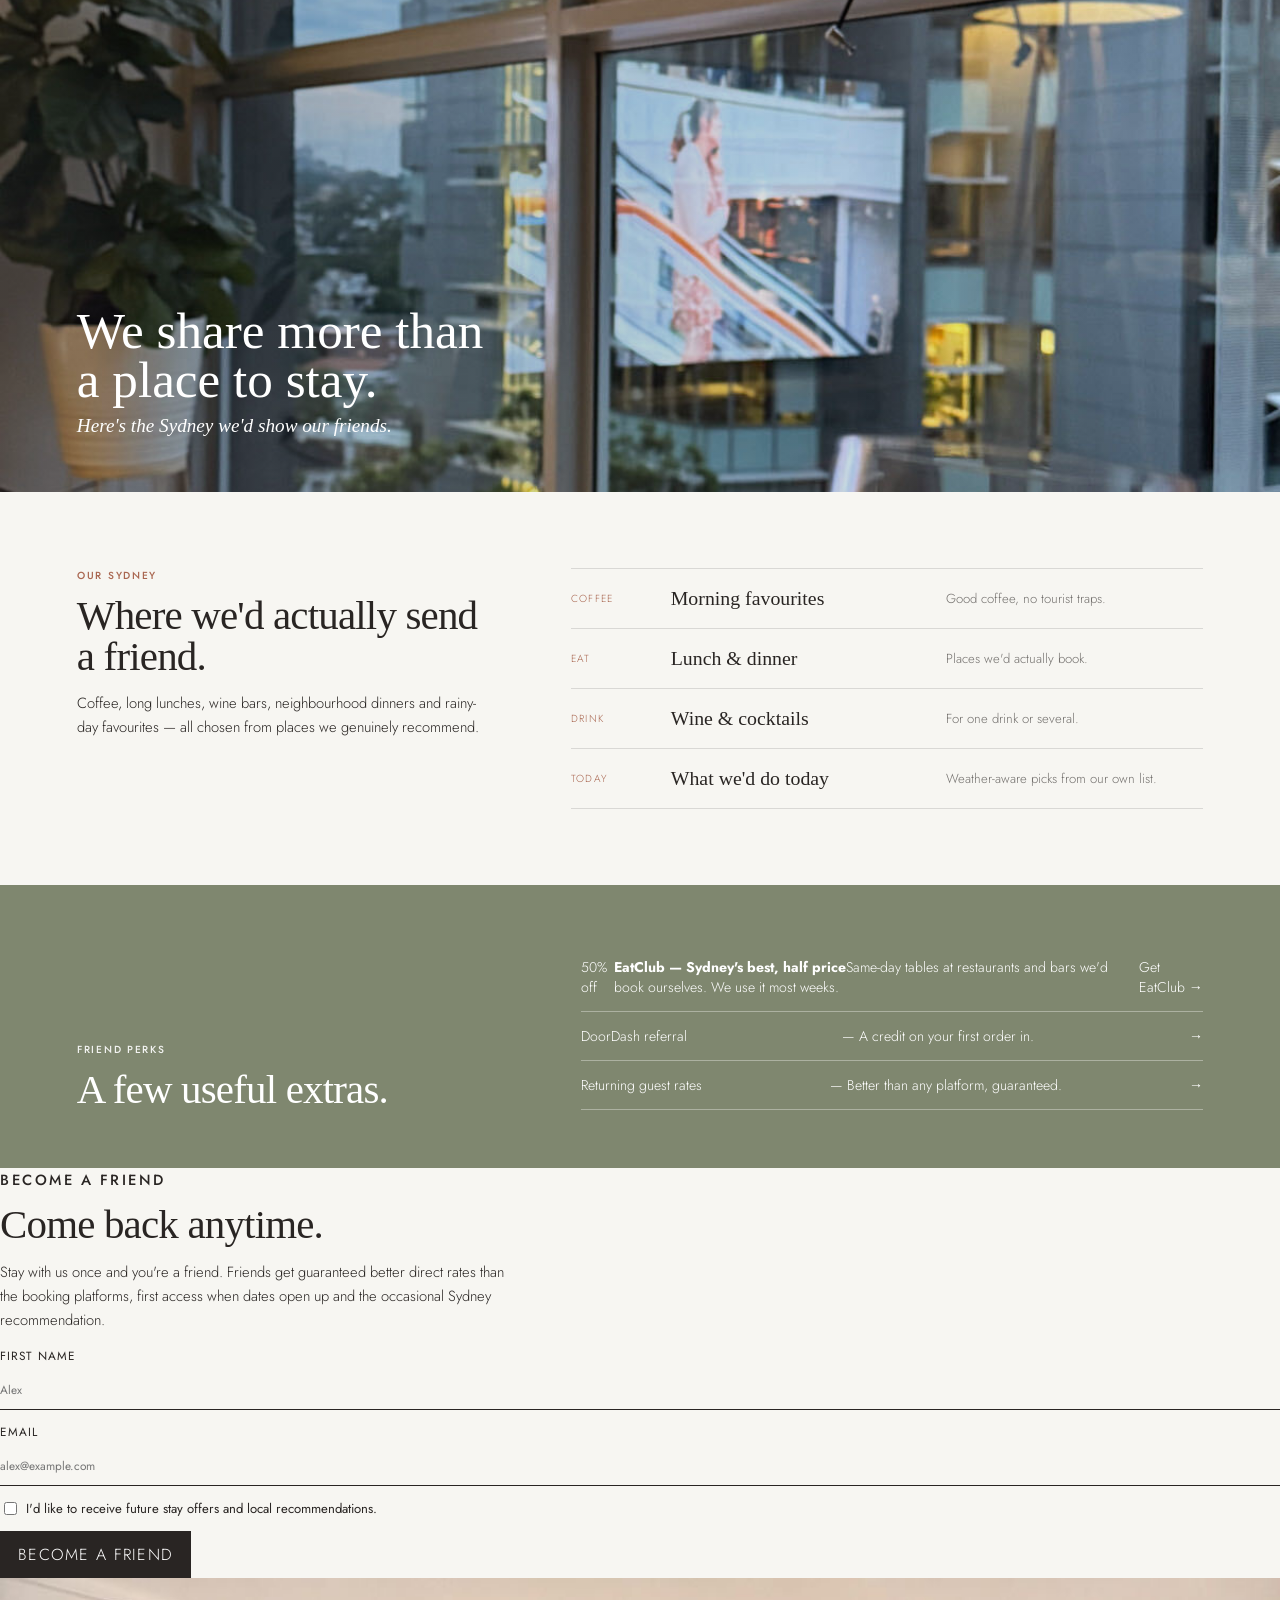
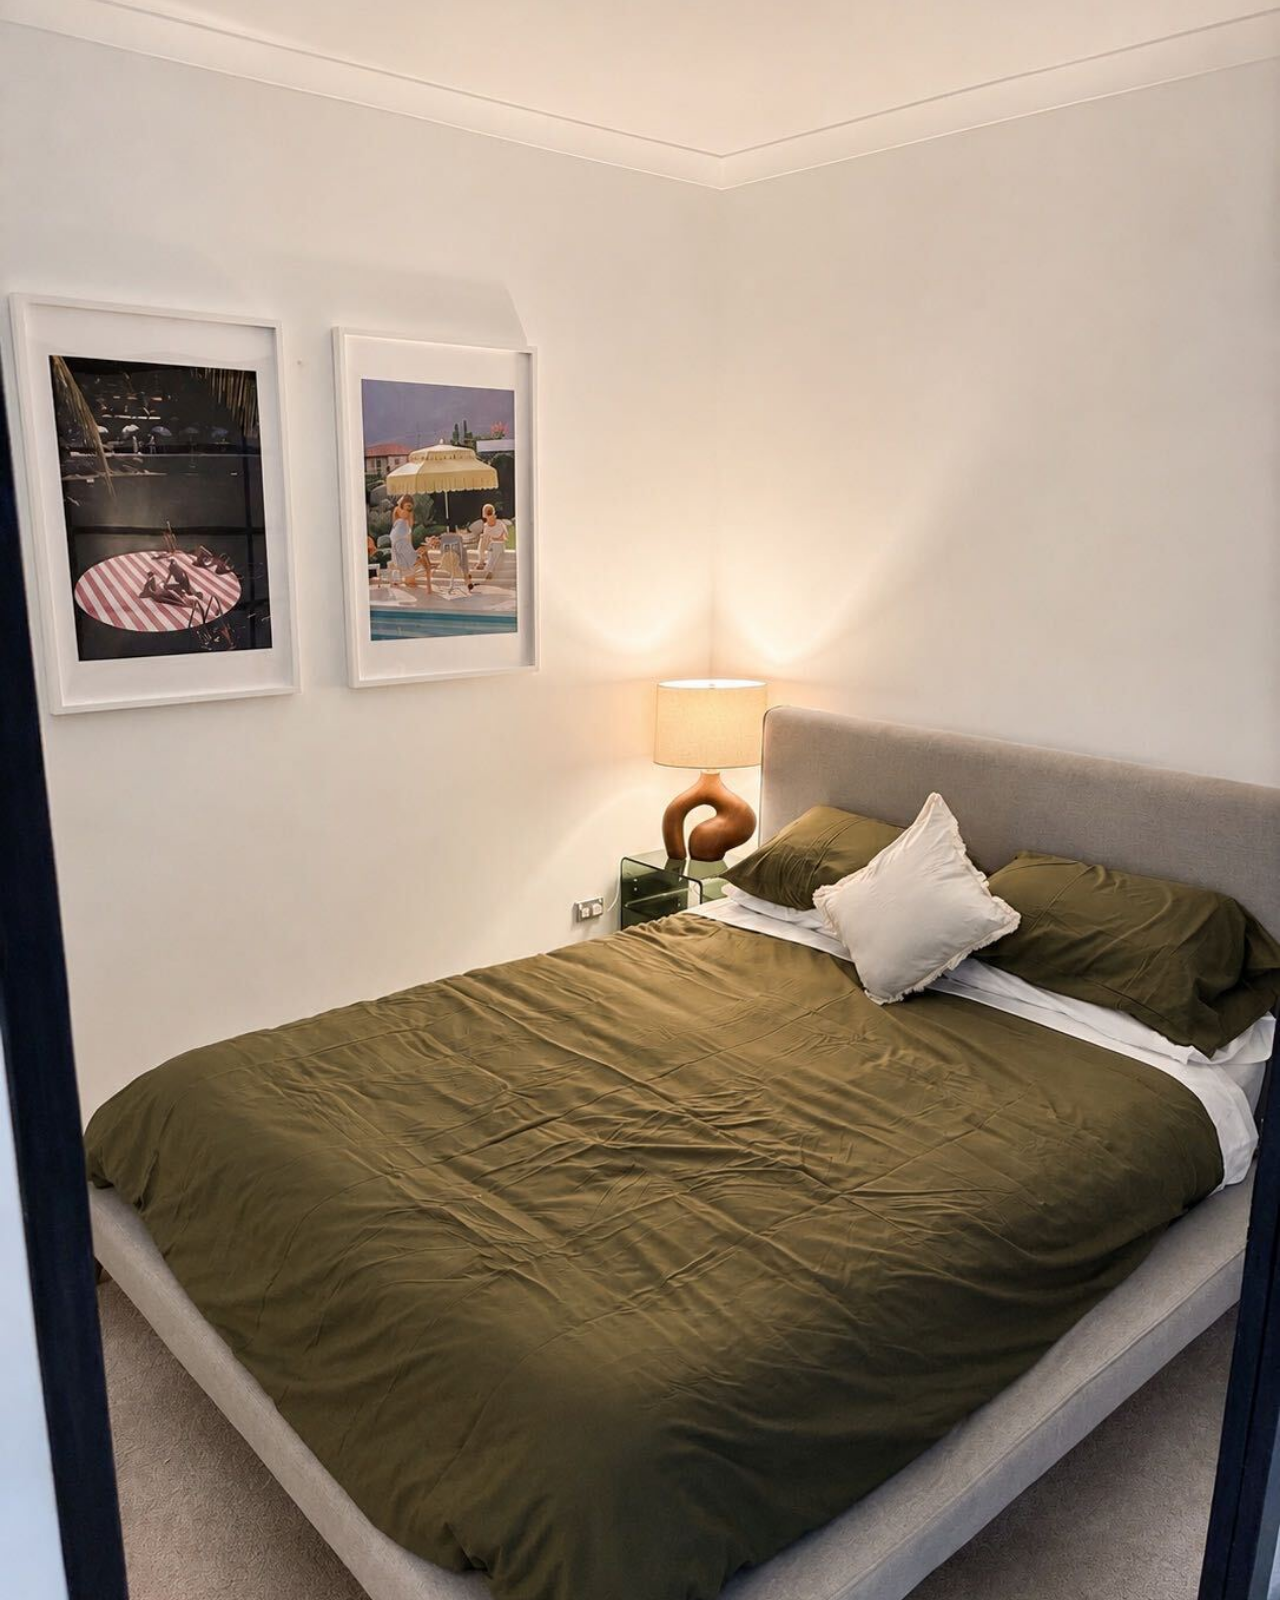
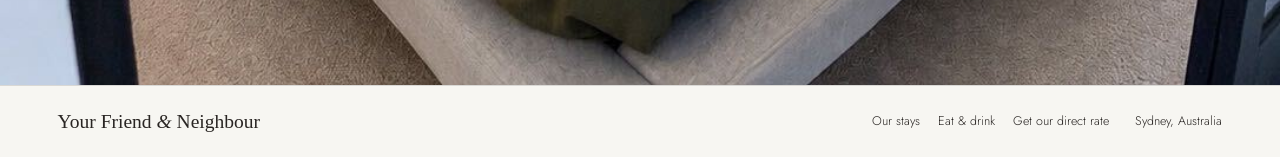
==== commit 76a5aa17: "Implement homepage design v3 structure" ====
--- a/index.html
+++ b/index.html
@@ -8,8 +8,7 @@
   <link rel="preconnect" href="https://fonts.googleapis.com">
   <link rel="preconnect" href="https://fonts.gstatic.com" crossorigin>
   <link href="https://fonts.googleapis.com/css2?family=Jost:wght@300;400;500&family=Junicode:ital,wght@0,400;0,600;1,400&display=swap" rel="stylesheet">
-  <link rel="stylesheet" href="styles.css?v=3">
-  <link rel="stylesheet" href="overrides.css?v=3">
+  <link rel="stylesheet" href="styles.css?v=4">
 </head>
 <body class="home-page">
   <a class="promo-bar" href="https://links.eatclub.com.au/VXpTUVMaY2b" target="_blank" rel="noopener noreferrer" aria-label="Get EatClub and save up to 50 percent at Sydney restaurants and bars">
@@ -24,52 +23,64 @@
       <a href="#stays">Our stays</a>
       <a href="#eat-drink">Eat &amp; drink</a>
       <a href="#perks">Friend perks</a>
-      <a class="nav-cta" href="#friend">Become a friend</a>
     </nav>
+    <a class="nav-cta" href="#friend">Become a friend</a>
   </header>
 
   <main>
     <section class="hero home-hero" aria-label="Your Friend and Neighbour introduction">
-      <img src="IMG_4740.jpg" alt="#17 on Victoria apartment in Darlinghurst" class="hero-image editorial-image">
+      <img src="IMG_4740.jpg" alt="#17 on Victoria apartment in Darlinghurst" class="hero-image">
       <div class="hero-wash"></div>
       <div class="hero-content">
-        <p class="eyebrow light">Sydney, shared by your friend &amp; neighbour</p>
+        <p class="eyebrow light"><span aria-hidden="true"></span>Sydney, shared by your friend &amp; neighbour</p>
         <h1>Stay somewhere lovely.<br>Know where to go.</h1>
         <p class="hero-copy">Two inner-city Sydney stays, plus the places and local favourites we'd share with friends.</p>
-        <a class="text-link light-link" href="#stays">Explore our stays <span>↓</span></a>
+        <div class="hero-actions">
+          <a class="hero-primary" href="#stays">Explore our stays</a>
+          <a class="hero-secondary" href="#friend">Book direct, always a better rate</a>
+        </div>
+      </div>
+    </section>
+
+    <section class="guest-band">
+      <p><strong>Staying with us right now?</strong> <span>Everything for your stay is here.</span></p>
+      <div class="guest-band-links">
+        <a href="darlinghurst.html#wifi">WiFi</a>
+        <a href="darlinghurst.html#house-manual">House manual &amp; FAQ</a>
+        <a href="darlinghurst.html#guide">Eat &amp; drink</a>
+        <a href="darlinghurst.html#perks">Friend perks</a>
+        <a href="#friend">Stay again</a>
       </div>
     </section>
 
     <section id="stays" class="stays-section compact-section">
-      <div class="section-intro stays-intro">
-        <p class="eyebrow">Our stays</p>
-        <h2>Two neighbourhoods.<br>One local welcome.</h2>
+      <div class="stays-intro-row">
+        <div class="section-intro stays-intro">
+          <p class="eyebrow">Our stays</p>
+          <h2>Two neighbourhoods.<br>One local welcome.</h2>
+        </div>
+        <p class="stays-support">Both a short walk from the best of the inner city — and both a better rate booked direct.</p>
       </div>
 
-      <div class="stay-cards hoxton-cards">
-        <article class="stay-card">
-          <a href="darlinghurst.html" class="stay-card-image" aria-label="Explore #17 on Victoria">
-            <img src="IMG_4740.jpg" alt="#17 on Victoria in Darlinghurst">
-          </a>
-          <div class="stay-card-copy">
-            <p class="eyebrow">Darlinghurst</p>
-            <h3>#17 on Victoria</h3>
-            <p>Skyline views, brilliant food and drink on the doorstep, and an easy base for exploring Sydney.</p>
-            <a class="text-link" href="darlinghurst.html">Explore <span>→</span></a>
-          </div>
-        </article>
-
-        <article class="stay-card">
-          <a href="surry-hills.html" class="stay-card-image surry-card-image" aria-label="Explore Excelsior on Elizabeth">
-            <img src="846462E8-7C38-439E-BA54-2A30A4B643D7.jpg" alt="Excelsior on Elizabeth in Surry Hills">
-          </a>
-          <div class="stay-card-copy">
-            <p class="eyebrow">Surry Hills</p>
-            <h3>Excelsior on Elizabeth</h3>
-            <p>Light-filled, leafy and right in the middle of one of Sydney's best neighbourhoods.</p>
-            <a class="text-link" href="surry-hills.html">Explore <span>→</span></a>
-          </div>
-        </article>
+      <div class="stay-cards">
+        <a href="darlinghurst.html" class="stay-card" aria-label="Explore #17 on Victoria">
+          <span class="stay-card-image"><img src="IMG_4740.jpg" alt="#17 on Victoria in Darlinghurst"></span>
+          <span class="stay-card-copy">
+            <span class="eyebrow">Darlinghurst</span>
+            <strong class="stay-title">#17 on Victoria</strong>
+            <span class="stay-blurb">Skyline views, brilliant food and drink on the doorstep, and an easy base for exploring Sydney.</span>
+            <span class="stay-explore">Explore →</span>
+          </span>
+        </a>
+        <a href="surry-hills.html" class="stay-card" aria-label="Explore Excelsior on Elizabeth">
+          <span class="stay-card-image surry-card-image"><img src="846462E8-7C38-439E-BA54-2A30A4B643D7.jpg" alt="Excelsior on Elizabeth in Surry Hills"></span>
+          <span class="stay-card-copy">
+            <span class="eyebrow">Surry Hills</span>
+            <strong class="stay-title">Excelsior on Elizabeth</strong>
+            <span class="stay-blurb">Light-filled, leafy and right in the middle of one of Sydney's best neighbourhoods.</span>
+            <span class="stay-explore">Explore →</span>
+          </span>
+        </a>
       </div>
     </section>
 
@@ -97,29 +108,35 @@
 
     <section id="perks" class="perks-strip">
       <div>
-        <p class="eyebrow">Friend perks</p>
+        <p class="eyebrow light">Friend perks</p>
         <h2>A few useful extras.</h2>
       </div>
       <div class="perk-actions">
-        <a href="https://links.eatclub.com.au/VXpTUVMaY2b" target="_blank" rel="noopener noreferrer">EatClub — up to 50% off selected venues <span>→</span></a>
-        <a href="#">DoorDash referral <span>→</span></a>
-        <a href="#friend">Returning guest rates <span>→</span></a>
+        <a class="perk-feature" href="https://links.eatclub.com.au/VXpTUVMaY2b" target="_blank" rel="noopener noreferrer">
+          <span class="perk-figure">50<span>% off</span></span>
+          <span class="perk-body"><strong>EatClub — Sydney's best, half price</strong><span>Same-day tables at restaurants and bars we'd book ourselves. We use it most weeks.</span></span>
+          <span class="perk-cta">Get EatClub →</span>
+        </a>
+        <a href="#">DoorDash referral <span>— A credit on your first order in.</span><span aria-hidden="true">→</span></a>
+        <a href="#friend">Returning guest rates <span>— Better than any platform, guaranteed.</span><span aria-hidden="true">→</span></a>
       </div>
     </section>
 
-    <section id="friend" class="friend-section friend-section-light compact-section">
-      <div class="friend-copy">
-        <p class="eyebrow">Become a friend</p>
-        <h2>Come back anytime.</h2>
-        <p>Stay with us once and you're a friend. Friends get guaranteed better direct rates than the booking platforms, first access when dates open up and the occasional Sydney recommendation.</p>
+    <section id="friend" class="friend-section">
+      <div class="friend-form-wrap">
+        <div class="friend-copy">
+          <p class="eyebrow">Become a friend</p>
+          <h2>Come back anytime.</h2>
+          <p>Stay with us once and you're a friend. Friends get guaranteed better direct rates than the booking platforms, first access when dates open up and the occasional Sydney recommendation.</p>
+        </div>
+        <form class="friend-form">
+          <label>First name<input type="text" placeholder="Alex"></label>
+          <label>Email<input type="email" placeholder="alex@example.com"></label>
+          <label class="checkbox"><input type="checkbox"> <span>I'd like to receive future stay offers and local recommendations.</span></label>
+          <button type="button">Become a Friend</button>
+        </form>
       </div>
-      <form class="friend-form">
-        <label>First name<input type="text" placeholder="Alex"></label>
-        <label>Email<input type="email" placeholder="alex@example.com"></label>
-        <label class="checkbox"><input type="checkbox"> <span>I'd like to receive future stay offers and local recommendations.</span></label>
-        <button type="button">Become a Friend</button>
-        <small>We'll connect this to the guest CRM next.</small>
-      </form>
+      <div class="friend-image"><img src="DA6BAB6C-210C-411A-82E0-B5D8D0B100B7.jpg" alt="Sydney apartment detail"></div>
     </section>
   </main>
 
@@ -128,7 +145,7 @@
     <div class="footer-links">
       <a href="#stays">Our stays</a>
       <a href="#eat-drink">Eat &amp; drink</a>
-      <a href="#friend">Become a friend</a>
+      <a href="#friend" class="reopen-popover">Get our direct rate</a>
     </div>
     <p>Sydney, Australia</p>
   </footer>
@@ -137,10 +154,14 @@
     <button class="popover-close" type="button" aria-label="Close">×</button>
     <p class="eyebrow">Stay with a friend next time</p>
     <h3>Get our better direct rate.</h3>
-    <p>Leave your details and we'll send you the direct-booking link for next time — with a guaranteed better rate than the booking platforms.</p>
+    <div class="popover-promises">
+      <p><span>—</span> Book direct next time and pay less than the platforms — guaranteed.</p>
+      <p><span>—</span> First word when dates open up in either apartment.</p>
+      <p><span>—</span> The occasional Sydney recommendation, never a newsletter.</p>
+    </div>
     <form class="popover-form">
-      <label>First name<input type="text" placeholder="Alex"></label>
-      <label>Email address<input type="email" placeholder="alex@example.com"></label>
+      <input type="text" placeholder="First name" aria-label="First name">
+      <input type="email" placeholder="Email address" aria-label="Email address">
       <label class="checkbox"><input type="checkbox"> <span>I'd like to receive future stay offers and local recommendations.</span></label>
       <button type="button">Send me the link</button>
     </form>
@@ -150,13 +171,16 @@
     const popover = document.getElementById('friend-popover');
     const closeButton = popover.querySelector('.popover-close');
     const dismissed = sessionStorage.getItem('friendPopoverDismissed');
-    if (!dismissed) {
-      window.setTimeout(() => popover.classList.add('show'), 5000);
-    }
+    if (!dismissed) window.setTimeout(() => popover.classList.add('show'), 5000);
     closeButton.addEventListener('click', () => {
       popover.classList.remove('show');
       sessionStorage.setItem('friendPopoverDismissed', '1');
     });
+    document.querySelectorAll('.reopen-popover').forEach(link => link.addEventListener('click', event => {
+      event.preventDefault();
+      sessionStorage.removeItem('friendPopoverDismissed');
+      popover.classList.add('show');
+    }));
   </script>
 </body>
 </html>
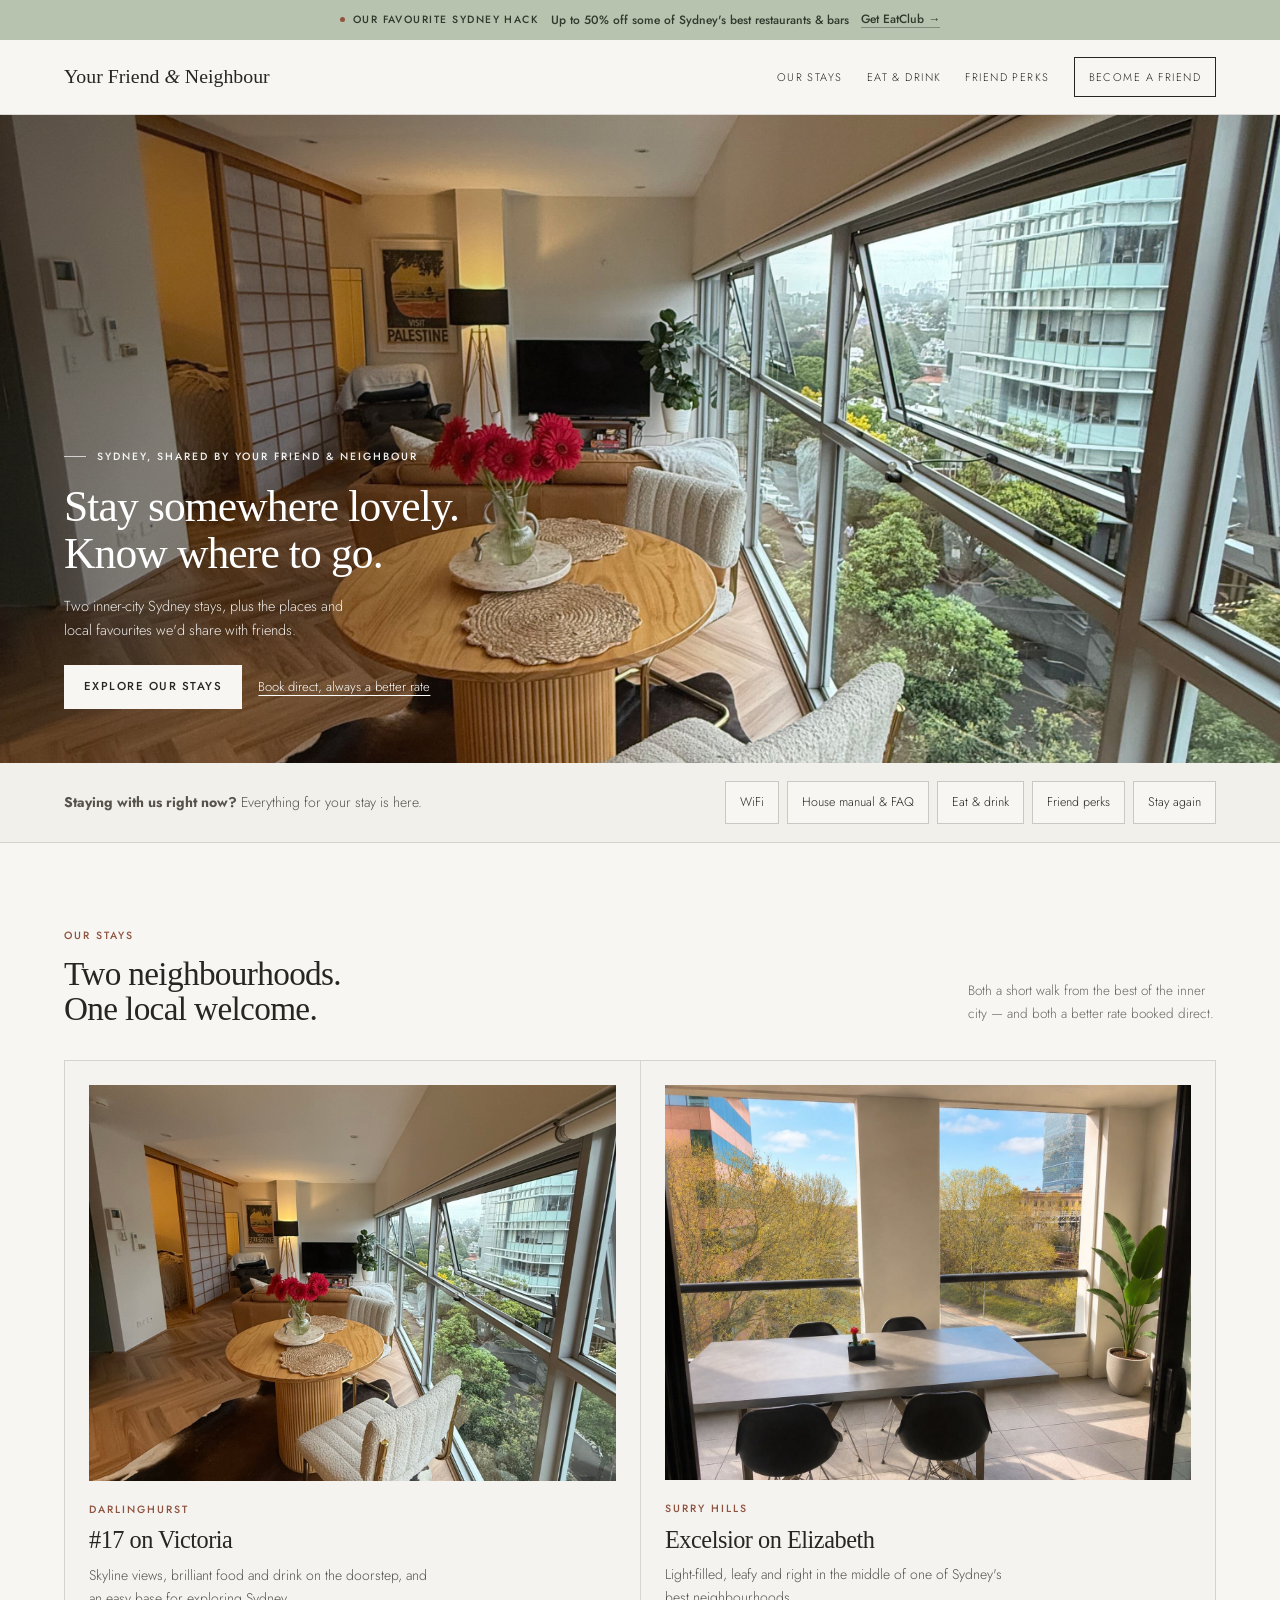
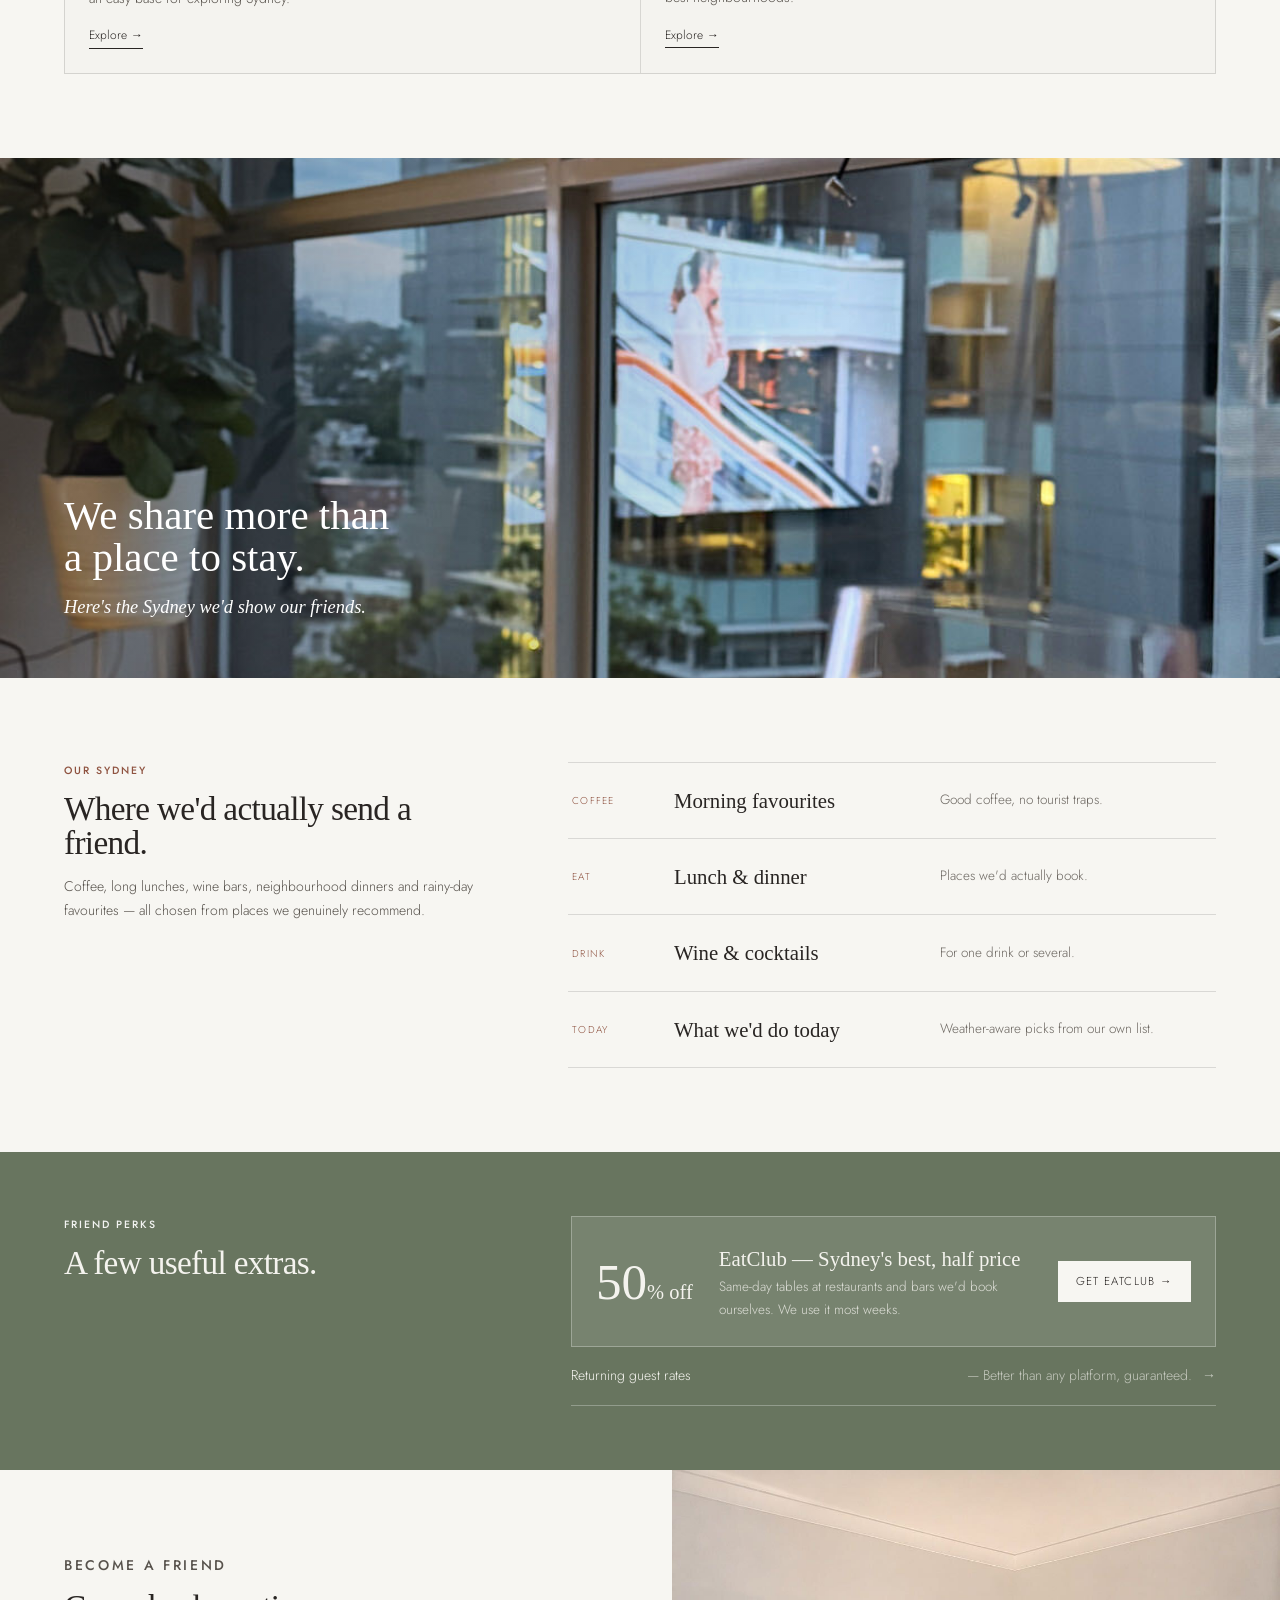
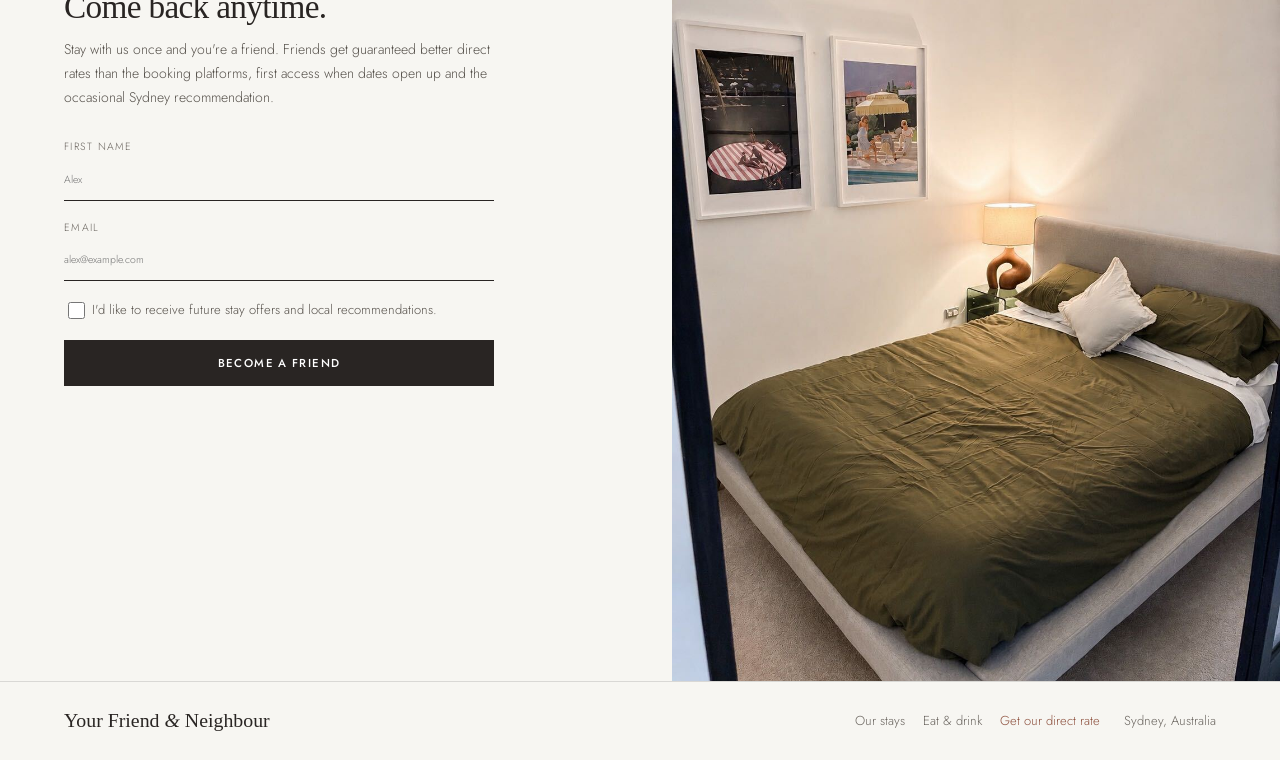
==== commit 44f31e3e: "Remove DoorDash referral from homepage" ====
--- a/index.html
+++ b/index.html
@@ -117,7 +117,6 @@
           <span class="perk-body"><strong>EatClub — Sydney's best, half price</strong><span>Same-day tables at restaurants and bars we'd book ourselves. We use it most weeks.</span></span>
           <span class="perk-cta">Get EatClub →</span>
         </a>
-        <a href="#">DoorDash referral <span>— A credit on your first order in.</span><span aria-hidden="true">→</span></a>
         <a href="#friend">Returning guest rates <span>— Better than any platform, guaranteed.</span><span aria-hidden="true">→</span></a>
       </div>
     </section>
--- a/styles.css
+++ b/styles.css
@@ -1,188 +1,19 @@
-:root {
-  --ink: #292523;
-  --paper: #f7f6f2;
-  --warm: #f1f0eb;
-  --sage: #7f876f;
-  --clay: #a96650;
-  --rose: #d9b6ab;
-  --rose-deep: #b96f59;
-  --line: rgba(41, 37, 35, 0.14);
-  --white: #fffefa;
+:root{
+  --ink:#292523;--paper:#F7F6F2;--warm:#F1F0EB;--sage:#68755F;--sage-pale:#B7C3AE;--sage-pale-text:#2F3A2D;--clay:#8F5340;--muted:#6B6660;--body:#57524C;--line:rgba(41,37,35,.14)
 }
-
-* { box-sizing: border-box; }
-html { scroll-behavior: smooth; }
-body { margin: 0; background: var(--paper); color: var(--ink); font-family: "Jost", Arial, sans-serif; font-weight: 300; }
-a { color: inherit; }
-img { display: block; width: 100%; }
-
-.promo-bar {
-  position: sticky;
-  top: 0;
-  z-index: 35;
-  min-height: 39px;
-  display:flex;
-  justify-content:center;
-  align-items:center;
-  gap:11px;
-  padding:10px 20px;
-  background:var(--rose);
-  color:var(--ink);
-  text-decoration:none;
-  font-size:.74rem;
-  letter-spacing:.015em;
-  border-bottom:1px solid rgba(41,37,35,.14);
-  box-shadow:0 3px 12px rgba(41,37,35,.06);
-}
-.promo-bar strong { font-weight:500; }
-.promo-kicker { font-size:.62rem; letter-spacing:.14em; font-weight:500; }
-.promo-link { padding-bottom:1px; border-bottom:1px solid currentColor; font-weight:500; }
-
-.site-header { position: sticky; top: 39px; z-index: 30; display: flex; align-items: center; justify-content: space-between; gap: 28px; padding: 16px 4.5vw; background: rgba(247,246,242,.97); backdrop-filter: blur(14px); border-bottom: 1px solid var(--line); }
-.brand,.footer-brand { text-decoration: none; font-family: "Junicode", Georgia, serif; font-size: 1.22rem; line-height: 1; white-space: nowrap; }
-.brand span,.footer-brand span { font-style: italic; }
-nav { display: flex; align-items: center; gap: clamp(12px,1.8vw,25px); }
-nav a { text-decoration: none; font-size: .72rem; text-transform: uppercase; letter-spacing: .09em; font-weight: 400; }
-.nav-cta { padding: 8px 12px; border: 1px solid var(--ink); }
-
-.eyebrow { margin: 0 0 12px; text-transform: uppercase; letter-spacing: .17em; font-size: .64rem; font-weight: 500; }
-.eyebrow.light { color:rgba(255,255,255,.9); }
-h1,h2,h3 { font-family: "Junicode", Georgia, serif; font-weight: 400; margin: 0; letter-spacing: -.02em; }
-h1 { font-size: clamp(2.9rem,5vw,5.1rem); line-height: .96; }
-h2 { font-size: clamp(2rem,3.2vw,3.45rem); line-height: 1; }
-h3 { font-size: clamp(1.55rem,2vw,2.1rem); line-height: 1; }
-.text-link { display: inline-flex; gap: 9px; align-items: center; text-decoration: none; border-bottom: 1px solid currentColor; padding-bottom: 3px; font-size: .84rem; font-weight: 400; }
-
-.home-hero { position: relative; height: min(62vw,560px); min-height: 430px; overflow: hidden; background:#d8d4cd; }
-.hero-image { position: absolute; inset: 0; height: 100%; object-fit: cover; object-position: center 48%; }
-.editorial-image { filter:saturate(.72) contrast(.94) brightness(.96); }
-.hero-editorial-wash { position:absolute; inset:0; z-index:1; background:rgba(239,236,229,.12); mix-blend-mode:screen; }
-.hero-wash { position: absolute; inset: 0; z-index:1; background: linear-gradient(90deg, rgba(35,31,29,.48) 0%, rgba(35,31,29,.18) 46%, rgba(35,31,29,.03) 78%); }
-.hero-content { position: relative; z-index: 2; max-width: 610px; padding: 9vh 6vw 6vh; color: white; }
-.hero-copy { max-width: 510px; margin: 18px 0 20px; font-size: .98rem; line-height: 1.62; }
-.light-link { color: white; }
-
-.compact-section { padding: 76px 6vw; }
-.stays-intro { max-width: 600px; margin-bottom: 38px; }
-.stay-cards { display: grid; grid-template-columns: 1fr 1fr; gap: 0; max-width: 1180px; margin: 0 auto; border:1px solid var(--line); background:var(--warm); }
-.stay-card { min-width: 0; padding:24px; background:rgba(255,255,255,.22); }
-.stay-card + .stay-card { border-left:1px solid var(--line); }
-.stay-card-image { display: block; aspect-ratio: 4 / 3; overflow: hidden; background: var(--warm); }
-.stay-card-image img { width: 100%; height: 100%; object-fit: cover; object-position: center; transition: transform .35s ease; }
-.surry-card-image img { transform: scale(1.11); object-position: 49% 48%; }
-.stay-card-image:hover img { transform: scale(1.025); }
-.surry-card-image:hover img { transform: scale(1.13); }
-.stay-card-copy { padding: 20px 2px 2px; }
-.stay-card-copy .eyebrow { color: var(--clay); margin-bottom: 8px; }
-.stay-card-copy > p:not(.eyebrow) { max-width: 470px; margin: 11px 0 14px; font-size: .9rem; line-height: 1.58; }
-
-.lifestyle-banner { position: relative; height: min(52vw,520px); min-height: 380px; overflow: hidden; display: flex; align-items: flex-end; }
-.lifestyle-banner img { position: absolute; inset: 0; width: 100%; height: 100%; object-fit: cover; object-position: center; }
-.lifestyle-banner::after { content:""; position:absolute; inset:0; background:linear-gradient(90deg,rgba(32,29,27,.32),rgba(32,29,27,.04)); }
-.lifestyle-copy { position: relative; z-index: 2; color: white; padding: 6vh 6vw; max-width: 620px; }
-.lifestyle-copy p { font-family:"Junicode",Georgia,serif; font-size: clamp(2.2rem,4vw,4.2rem); line-height:.96; margin:0 0 10px; }
-.lifestyle-copy em { font-family:"Junicode",Georgia,serif; font-size:1.2rem; }
-
-.recommend-section { display: grid; grid-template-columns: .78fr 1.22fr; gap: 7vw; }
-.today-block { max-width: 470px; }
-.today-block .eyebrow { color: var(--clay); }
-.today-block p:not(.eyebrow),.friend-copy p { font-size: .92rem; line-height: 1.65; }
-.recommend-list { border-top: 1px solid var(--line); }
-.recommend-list a { text-decoration: none; display: grid; grid-template-columns: 82px 1fr 1fr; gap: 18px; padding: 18px 0; border-bottom: 1px solid var(--line); align-items: center; }
-.recommend-list span { font-size: .64rem; letter-spacing: .13em; text-transform: uppercase; color: var(--clay); }
-.recommend-list strong { font-family:"Junicode",Georgia,serif; font-size: 1.24rem; font-weight:400; }
-.recommend-list small { opacity:.64; font-size:.82rem; }
-
-.perks-strip { padding: 58px 6vw; background: var(--sage); color:white; display:grid; grid-template-columns:.8fr 1.2fr; gap:7vw; align-items:end; }
-.perks-strip h2 { max-width: 390px; }
-.perk-actions { display:grid; }
-.perk-actions a { color:white; text-decoration:none; padding:14px 0; border-bottom:1px solid rgba(255,255,255,.35); display:flex; justify-content:space-between; font-size:.88rem; }
-
-.friend-section-light { display:grid; grid-template-columns:.9fr 1.1fr; gap:8vw; }
-.friend-copy { max-width:510px; }
-.friend-form,.popover-form { display:grid; gap:13px; align-content:start; }
-.friend-form label,.popover-form label { display:grid; gap:6px; font-size:.74rem; text-transform:uppercase; letter-spacing:.08em; font-weight:400; }
-.friend-form input[type=text],.friend-form input[type=email],.popover-form input[type=text],.popover-form input[type=email] { width:100%; padding:11px 0; border:0; border-bottom:1px solid var(--ink); background:transparent; font:inherit; text-transform:none; letter-spacing:0; outline:none; }
-.checkbox { grid-template-columns:auto 1fr !important; align-items:start; text-transform:none !important; letter-spacing:0 !important; font-size:.82rem !important; }
-.friend-form button,.popover-form button { justify-self:start; padding:11px 17px; border:1px solid var(--ink); background:var(--ink); color:white; font:inherit; text-transform:uppercase; letter-spacing:.08em; cursor:pointer; }
-.friend-form small { opacity:.58; }
-
-.friend-popover { position:fixed; right:28px; bottom:28px; z-index:40; width:min(390px,calc(100vw - 32px)); padding:28px; background:#fbfaf6; border:1px solid var(--ink); box-shadow:0 18px 50px rgba(41,37,35,.14); transform:translateY(22px); opacity:0; pointer-events:none; transition:opacity .25s ease,transform .25s ease; }
-.friend-popover.show { opacity:1; transform:translateY(0); pointer-events:auto; }
-.friend-popover h3 { font-size:1.8rem; margin:0 34px 12px 0; }
-.friend-popover > p:not(.eyebrow) { font-size:.88rem; line-height:1.55; margin:0 0 18px; }
-.popover-close { position:absolute; top:14px; right:14px; border:0; background:transparent; color:var(--ink); font-size:1.8rem; line-height:1; cursor:pointer; font-weight:300; }
-.popover-form button { width:100%; justify-self:stretch; margin-top:4px; }
-
-footer { padding:26px 4.5vw; border-top:1px solid var(--line); display:grid; grid-template-columns:1fr auto auto; gap:26px; align-items:center; }
-.footer-links { display:flex; gap:18px; }
-.footer-links a { text-decoration:none; font-size:.78rem; }
-footer p { margin:0; font-size:.78rem; }
-
-/* Apartment pages: current-guest experience */
-.guest-property-hero { position:relative; min-height:460px; height:min(58vw,560px); overflow:hidden; display:flex; align-items:flex-end; }
-.guest-property-hero img { position:absolute; inset:0; height:100%; object-fit:cover; object-position:center; filter:saturate(.78) contrast(.95); }
-.guest-property-wash { position:absolute; inset:0; background:linear-gradient(90deg,rgba(36,31,29,.48),rgba(36,31,29,.10) 68%); }
-.guest-property-copy { position:relative; z-index:2; color:white; padding:7vh 7vw; max-width:720px; }
-.guest-property-copy h1 { max-width:680px; }
-.guest-property-copy > p:not(.eyebrow) { max-width:540px; font-size:.98rem; line-height:1.65; }
-.guest-panel { padding:64px 7vw; display:grid; grid-template-columns:.75fr 1.25fr; gap:7vw; }
-.quick-links { display:grid; grid-template-columns:1fr 1fr; gap:1px; border:1px solid var(--line); background:var(--line); }
-.quick-links a { min-height:132px; padding:20px; background:var(--paper); text-decoration:none; display:flex; flex-direction:column; }
-.quick-links a > span { color:var(--clay); font-size:.62rem; letter-spacing:.14em; }
-.quick-links strong { margin-top:auto; font-family:"Junicode",Georgia,serif; font-size:1.26rem; font-weight:400; }
-.quick-links small { margin-top:4px; opacity:.62; font-size:.78rem; }
-.wifi-card { margin:0 7vw 70px; padding:42px; background:var(--ink); color:white; }
-.wifi-details { display:grid; grid-template-columns:1fr 1fr; gap:18px; margin-top:26px; }
-.wifi-details p { margin:0; padding-top:14px; border-top:1px solid rgba(255,255,255,.3); }
-.wifi-details span { display:block; font-size:.75rem; opacity:.7; margin-bottom:7px; }
-.section { padding:86px 7vw; }
-.section-intro.narrow { max-width:650px; margin-bottom:34px; }
-.section-intro.narrow > p:not(.eyebrow) { font-size:.92rem; line-height:1.65; }
-.house-manual-section { background:var(--warm); }
-.manual-grid { display:grid; grid-template-columns:repeat(3,1fr); border-top:1px solid var(--line); border-left:1px solid var(--line); }
-.manual-grid a { min-height:155px; padding:22px; border-right:1px solid var(--line); border-bottom:1px solid var(--line); text-decoration:none; display:flex; flex-direction:column; justify-content:flex-end; background:rgba(255,255,255,.28); }
-.manual-grid span { font-family:"Junicode",Georgia,serif; font-size:1.3rem; }
-.manual-grid small { margin-top:7px; opacity:.62; line-height:1.45; }
-.recommendation-grid { display:grid; grid-template-columns:repeat(3,1fr); gap:18px; margin-top:32px; }
-.recommendation-grid article { border-top:1px solid var(--line); padding-top:18px; }
-.perks { padding:78px 7vw; background:var(--warm); }
-.perk-links { display:grid; grid-template-columns:repeat(3,1fr); gap:10px; margin-top:28px; }
-.perk-links a { padding:17px; border:1px solid var(--line); text-decoration:none; }
-
-@media (max-width:900px) {
-  .site-header { align-items:flex-start; }
-  nav { flex-wrap:wrap; justify-content:flex-end; }
-  .recommend-section,.perks-strip,.friend-section-light,.guest-panel { grid-template-columns:1fr; }
-  .recommend-list a { grid-template-columns:72px 1fr; }
-  .recommend-list small { grid-column:2; }
-  .manual-grid { grid-template-columns:1fr 1fr; }
-}
-
-@media (max-width:680px) {
-  .promo-bar { min-height:auto; font-size:.66rem; padding:8px 12px; flex-wrap:wrap; gap:4px 8px; text-align:center; }
-  .promo-kicker { width:100%; font-size:.56rem; }
-  .site-header { top:54px; padding:13px 5vw; }
-  .brand { font-size:1rem; }
-  nav { gap:7px 10px; }
-  nav a { font-size:.62rem; }
-  .nav-cta { padding:6px 8px; }
-  .home-hero { height:64vh; min-height:480px; }
-  .hero-content { padding:8vh 6vw 6vh; max-width:86%; }
-  h1 { font-size:clamp(2.9rem,12vw,4.2rem); }
-  h2 { font-size:clamp(2rem,9vw,3rem); }
-  .compact-section { padding:62px 6vw; }
-  .stay-cards { grid-template-columns:1fr; border:0; background:transparent; }
-  .stay-card { padding:0 0 34px; }
-  .stay-card + .stay-card { border-left:0; border-top:1px solid var(--line); padding-top:34px; }
-  .lifestyle-banner { min-height:420px; height:58vh; }
-  .recommend-list a { grid-template-columns:1fr; gap:5px; }
-  .recommend-list small { grid-column:auto; }
-  footer { grid-template-columns:1fr; }
-  .footer-links { flex-wrap:wrap; }
-  .guest-property-hero { min-height:430px; height:60vh; }
-  .guest-property-copy { padding:6vh 6vw; }
-  .quick-links,.wifi-details,.recommendation-grid,.perk-links,.manual-grid { grid-template-columns:1fr; }
-  .wifi-card { margin:0 5vw 55px; padding:28px 22px; }
-  .friend-popover { right:16px; bottom:16px; }
-}
+*{box-sizing:border-box}html{scroll-behavior:smooth}body{margin:0;background:var(--paper);color:var(--ink);font-family:"Jost",Arial,sans-serif;font-weight:300;font-size:14px;line-height:1.7}a{color:inherit}img{display:block;width:100%;filter:none!important}h1,h2,h3,.stay-title{font-family:"Junicode",Georgia,serif;font-weight:400;letter-spacing:-.02em;margin:0}h1{font-size:clamp(2.2rem,3.4vw,3.2rem);line-height:1.06}h2{font-size:clamp(1.85rem,2.6vw,2.7rem);line-height:1.04}h3,.stay-title{font-size:clamp(1.5rem,1.9vw,1.95rem);line-height:1.05}.eyebrow{margin:0 0 12px;text-transform:uppercase;letter-spacing:.19em;font-size:10.5px;font-weight:500;color:var(--clay)}.eyebrow.light{color:rgba(255,255,255,.92)}
+.promo-bar{position:sticky;top:0;z-index:50;min-height:40px;padding:9px 5vw;display:flex;justify-content:center;align-items:center;gap:12px;background:var(--sage-pale);color:var(--sage-pale-text);text-decoration:none;font-size:12px;line-height:1.2}.promo-kicker{font-size:10.5px;letter-spacing:.14em;font-weight:500}.promo-kicker:before{content:"";display:inline-block;width:5px;height:5px;border-radius:50%;background:var(--clay);margin-right:8px;vertical-align:1px}.promo-bar strong,.promo-link{font-weight:500}.promo-link{border-bottom:1px solid rgba(47,58,45,.4)}
+.site-header{position:sticky;top:40px;z-index:40;display:flex;align-items:center;gap:24px;padding:17px 5vw;background:rgba(247,246,242,.95);backdrop-filter:blur(12px);border-bottom:1px solid var(--line)}.brand,.footer-brand{font-family:"Junicode",Georgia,serif;font-size:1.24rem;line-height:1;text-decoration:none;white-space:nowrap}.brand span,.footer-brand span{font-style:italic}.site-header nav{display:flex;gap:24px;margin-left:auto;align-items:center}.site-header nav a,.nav-cta{font-size:11px;text-transform:uppercase;letter-spacing:.13em;text-decoration:none;min-height:40px;display:inline-flex;align-items:center;white-space:nowrap}.nav-cta{padding:8px 14px;border:1px solid var(--ink)}.nav-cta:hover{background:var(--ink);color:var(--paper)}
+.home-hero{position:relative;height:min(72vh,660px);min-height:460px;overflow:hidden;display:flex;align-items:flex-end}.hero-image{position:absolute;inset:0;height:100%;object-fit:cover;object-position:62% 50%}.hero-wash{position:absolute;inset:0;background:linear-gradient(96deg,rgba(28,26,24,.42) 0%,rgba(28,26,24,.20) 30%,rgba(28,26,24,.05) 52%,rgba(28,26,24,0) 68%)}.hero-content{position:relative;z-index:2;color:white;max-width:640px;padding:8vh 5vw 6vh}.hero-content .eyebrow{display:flex;align-items:center;gap:11px;margin-bottom:18px}.hero-content .eyebrow span{width:22px;height:1px;background:rgba(255,255,255,.7);display:inline-block}.hero-copy{max-width:36ch;font-size:14.5px;color:rgba(255,255,255,.9);margin:18px 0 22px}.hero-actions{display:flex;gap:16px;align-items:center;flex-wrap:wrap}.hero-primary{background:var(--paper);color:var(--ink);padding:12px 20px;min-height:44px;display:inline-flex;align-items:center;text-decoration:none;text-transform:uppercase;font-size:11.5px;letter-spacing:.13em;font-weight:500;white-space:nowrap}.hero-secondary{color:white;font-size:13px;text-decoration:underline;text-underline-offset:4px}
+.guest-band{background:var(--warm);border-bottom:1px solid var(--line);padding:18px 5vw;display:flex;justify-content:space-between;align-items:center;gap:24px;flex-wrap:wrap}.guest-band p{margin:0;color:var(--body)}.guest-band-links{display:flex;gap:8px;flex-wrap:wrap}.guest-band-links a{min-height:40px;padding:10px 14px;border:1px solid rgba(41,37,35,.22);background:var(--paper);display:inline-flex;align-items:center;text-decoration:none;font-size:12.5px;white-space:nowrap}.guest-band-links a:hover{border-color:var(--ink);background:#fff}
+.compact-section{padding:84px 5vw}.stays-intro-row{max-width:1180px;margin:0 auto 34px;display:flex;align-items:flex-end;justify-content:space-between;gap:30px;flex-wrap:wrap}.stays-intro{max-width:590px}.stays-support{max-width:31ch;margin:0;color:var(--muted);font-size:13.5px}.stay-cards{max-width:1180px;margin:0 auto;display:grid;grid-template-columns:1fr 1fr;border:1px solid var(--line);background:var(--warm)}.stay-card{display:block;padding:24px;text-decoration:none;background:rgba(255,255,255,.18);transition:background .25s ease}.stay-card+.stay-card{border-left:1px solid var(--line)}.stay-card:hover{background:rgba(255,255,255,.5)}.stay-card-image{display:block;aspect-ratio:4/3;overflow:hidden}.stay-card-image img{height:100%;object-fit:cover;object-position:center;transition:transform .45s cubic-bezier(.22,.61,.36,1)}.surry-card-image img{object-position:49% 48%}.stay-card:hover img{transform:scale(1.02)}.stay-card-copy{display:block;padding-top:20px}.stay-card-copy .eyebrow{display:block;margin-bottom:9px}.stay-title{display:block}.stay-blurb{display:block;max-width:44ch;margin-top:11px;color:var(--body);font-size:14px;line-height:1.62}.stay-explore{display:inline-flex;margin-top:16px;border-bottom:1px solid currentColor;padding-bottom:2px;font-size:12px}
+.lifestyle-banner{position:relative;height:min(52vw,520px);min-height:390px;overflow:hidden;display:flex;align-items:flex-end}.lifestyle-banner img{position:absolute;inset:0;height:100%;object-fit:cover;object-position:58% 52%}.lifestyle-banner:after{content:"";position:absolute;inset:0;background:linear-gradient(94deg,rgba(32,29,27,.40),rgba(32,29,27,.10) 52%,rgba(32,29,27,0) 72%)}.lifestyle-copy{position:relative;z-index:2;color:white;padding:6vh 5vw;max-width:620px}.lifestyle-copy p{font-family:"Junicode",Georgia,serif;font-size:clamp(1.9rem,3.2vw,3.2rem);line-height:1.02;margin:0 0 14px}.lifestyle-copy em{font-family:"Junicode",Georgia,serif;font-size:1.15rem}
+.recommend-section{display:grid;grid-template-columns:.78fr 1.22fr;gap:7vw;max-width:1280px;margin:0 auto}.today-block{max-width:470px}.today-block>p:not(.eyebrow),.friend-copy p{color:var(--body);font-size:14px}.recommend-list{border-top:1px solid var(--line)}.recommend-list a{display:grid;grid-template-columns:84px 1fr 1.1fr;gap:18px;padding:20px 4px;border-bottom:1px solid var(--line);text-decoration:none;align-items:center}.recommend-list a:hover{background:rgba(41,37,35,.03)}.recommend-list span{font-size:10px;letter-spacing:.13em;text-transform:uppercase;color:var(--clay)}.recommend-list strong{font-family:"Junicode",Georgia,serif;font-size:1.3rem;font-weight:400}.recommend-list small{font-size:13.5px;color:var(--muted)}
+.perks-strip{padding:64px 5vw;background:var(--sage);color:#F4F3EE;display:grid;grid-template-columns:.8fr 1.2fr;gap:6vw;align-items:start}.perk-actions{display:grid}.perk-actions>a{color:#F4F3EE;text-decoration:none;padding:17px 0;border-bottom:1px solid rgba(255,255,255,.28);font-size:14px;display:grid;grid-template-columns:1fr auto auto;gap:10px}.perk-actions>a>span{color:rgba(244,243,238,.66)}.perk-feature{display:flex!important;grid-template-columns:none!important;gap:26px!important;flex-wrap:wrap;padding:24px!important;background:rgba(255,255,255,.10);border:1px solid rgba(255,255,255,.28)!important;align-items:center}.perk-feature:hover{background:rgba(255,255,255,.16)}.perk-figure{font-family:"Junicode",Georgia,serif;font-size:clamp(2.6rem,4vw,3.6rem);line-height:.9;white-space:nowrap;color:#F4F3EE!important}.perk-figure span{font-size:.4em;color:inherit!important}.perk-body{display:grid;flex:1;min-width:220px;color:#F4F3EE!important}.perk-body strong{font-family:"Junicode",Georgia,serif;font-size:1.3rem;font-weight:400}.perk-body span{font-size:13.5px;color:rgba(244,243,238,.82)!important}.perk-cta{margin-left:auto;background:var(--paper);color:var(--ink)!important;min-height:40px;padding:11px 18px;text-transform:uppercase;font-size:11.5px;letter-spacing:.12em;white-space:nowrap;display:inline-flex;align-items:center}
+.friend-section{display:grid;grid-template-columns:1.05fr .95fr;background:var(--paper)}.friend-form-wrap{padding:84px 5vw}.friend-copy,.friend-form{max-width:430px}.friend-form{display:grid;gap:18px;margin-top:28px}.friend-form label{display:grid;gap:4px;font-size:10.5px;letter-spacing:.12em;text-transform:uppercase;color:var(--muted)}.friend-form input[type=text],.friend-form input[type=email],.popover-form input[type=text],.popover-form input[type=email]{border:0;border-bottom:1px solid var(--ink);background:transparent;padding:11px 0;font:inherit;outline:none}.checkbox{grid-template-columns:auto 1fr!important;align-items:start!important;text-transform:none!important;letter-spacing:0!important;font-size:13px!important;color:var(--body)!important}.checkbox input{width:17px;height:17px;accent-color:var(--sage)}.friend-form button,.popover-form button{min-height:46px;padding:13px 22px;border:0;background:var(--ink);color:white;text-transform:uppercase;letter-spacing:.12em;font:500 11.5px "Jost",sans-serif;cursor:pointer}.friend-form button:hover,.popover-form button:hover{background:#3E4A38}.friend-image{min-height:420px}.friend-image img{height:100%;object-fit:cover;object-position:50% 55%}
+.friend-popover{position:fixed;right:28px;bottom:28px;z-index:60;width:372px;padding:28px;background:#FBFAF6;border:1px solid var(--ink);border-top:3px solid var(--sage);box-shadow:0 18px 50px rgba(41,37,35,.16);transform:translateY(20px);opacity:0;pointer-events:none;transition:.25s ease}.friend-popover.show{opacity:1;transform:none;pointer-events:auto}.friend-popover h3{font-size:1.8rem;margin:0 42px 14px 0}.popover-close{position:absolute;top:10px;right:10px;width:36px;height:36px;border:0;background:transparent;font-size:1.7rem;cursor:pointer}.popover-promises{border-top:1px solid var(--line);margin-bottom:18px}.popover-promises p{margin:0;padding:9px 0;border-bottom:1px solid var(--line);font-size:13px;color:var(--body);line-height:1.5}.popover-promises p span{color:var(--clay);margin-right:6px}.popover-form{display:grid;gap:14px}.popover-form button{width:100%}
+footer{padding:28px 5vw;border-top:1px solid var(--line);display:grid;grid-template-columns:1fr auto auto;gap:24px;align-items:center}.footer-links{display:flex;gap:18px}.footer-links a,footer p{font-size:13px;color:var(--muted);text-decoration:none;white-space:nowrap;margin:0}.footer-links a:hover{color:var(--ink)}.footer-links .reopen-popover{color:var(--clay)}
+/* Guest pages */
+.guest-property-hero{position:relative;min-height:460px;height:min(58vw,560px);overflow:hidden;display:flex;align-items:flex-end}.guest-property-hero img{position:absolute;inset:0;height:100%;object-fit:cover;object-position:center}.guest-property-wash{position:absolute;inset:0;background:linear-gradient(90deg,rgba(36,31,29,.36),rgba(36,31,29,.06) 68%)}.guest-property-copy{position:relative;z-index:2;color:white;padding:7vh 7vw;max-width:720px}.guest-property-copy>p:not(.eyebrow){max-width:540px;font-size:14.5px}.guest-panel{padding:64px 7vw;display:grid;grid-template-columns:.75fr 1.25fr;gap:7vw}.quick-links{display:grid;grid-template-columns:1fr 1fr;gap:1px;border:1px solid var(--line);background:var(--line)}.quick-links a{min-height:132px;padding:20px;background:var(--paper);text-decoration:none;display:flex;flex-direction:column}.quick-links a>span{color:var(--clay);font-size:10.5px;letter-spacing:.14em}.quick-links strong{margin-top:auto;font-family:"Junicode",Georgia,serif;font-size:1.26rem;font-weight:400}.quick-links small{margin-top:4px;color:var(--muted);font-size:12.5px}.wifi-card{margin:0 7vw 70px;padding:42px;background:var(--ink);color:white}.wifi-details{display:grid;grid-template-columns:1fr 1fr;gap:18px;margin-top:26px}.wifi-details p{margin:0;padding-top:14px;border-top:1px solid rgba(255,255,255,.3)}.wifi-details span{display:block;font-size:12px;opacity:.7;margin-bottom:7px}.section{padding:84px 7vw}.section-intro.narrow{max-width:650px;margin-bottom:34px}.house-manual-section{background:var(--warm)}.manual-grid,.manual-content-grid{display:grid;grid-template-columns:repeat(3,1fr);gap:14px}.manual-grid a,.manual-content-card{min-height:155px;padding:22px;border:1px solid var(--line);text-decoration:none;background:rgba(255,255,255,.28)}.manual-grid span,.manual-content-card h3{font-family:"Junicode",Georgia,serif;font-size:1.3rem}.manual-content-card h3{margin:0 0 10px}.manual-content-card p,.manual-content-card .manual-note{font-size:13px;color:var(--body);line-height:1.55}.manual-note{display:block;margin-top:10px}.recommendation-grid{display:grid;grid-template-columns:repeat(3,1fr);gap:18px;margin-top:32px}.recommendation-grid article{border-top:1px solid var(--line);padding-top:18px}.perks{padding:78px 7vw;background:var(--warm)}.perk-links{display:grid;grid-template-columns:repeat(3,1fr);gap:10px;margin-top:28px}.perk-links a{padding:17px;border:1px solid var(--line);text-decoration:none;min-height:40px}
+@media(max-width:900px){.promo-kicker{display:none}.site-header{flex-wrap:wrap;align-items:center}.brand{order:1}.nav-cta{order:2;margin-left:auto}.site-header nav{order:3;width:100%;margin-left:0;overflow-x:auto;gap:20px}.site-header nav a{min-height:40px}.recommend-section,.perks-strip,.guest-panel{grid-template-columns:1fr}.stay-cards{grid-template-columns:1fr;border:0;background:transparent}.stay-card{padding:0 0 32px}.stay-card+.stay-card{border-left:0;border-top:1px solid var(--line);padding-top:32px}.friend-section{grid-template-columns:1fr}.friend-image{min-height:300px;order:2}.manual-grid,.manual-content-grid{grid-template-columns:1fr 1fr}.recommend-list a{grid-template-columns:1fr;gap:4px}.guest-band{align-items:flex-start}}
+@media(max-width:680px){.promo-bar{padding:9px 12px;font-size:11px;white-space:nowrap;overflow:hidden}.site-header{top:40px;padding:12px 5vw}.brand{font-size:1.05rem}.nav-cta{font-size:10px;padding:7px 10px}.home-hero{height:74vh;min-height:480px}.hero-content{padding:7vh 5vw 5vh;max-width:92%}.hero-actions{gap:10px}.hero-primary{font-size:10.5px;padding:11px 14px}.hero-secondary{font-size:12px}.guest-band-links{flex-wrap:nowrap;overflow-x:auto;width:100%;padding-bottom:2px}.compact-section{padding:64px 5vw}.lifestyle-banner{min-height:420px;height:58vh}.perk-feature{gap:16px!important}.perk-cta{margin-left:0}.friend-popover{left:12px;right:12px;bottom:12px;width:auto}.manual-grid,.manual-content-grid,.wifi-details,.recommendation-grid,.perk-links,.quick-links{grid-template-columns:1fr}.wifi-card{margin:0 5vw 55px;padding:28px 22px}footer{grid-template-columns:1fr}.footer-links{flex-wrap:wrap}}
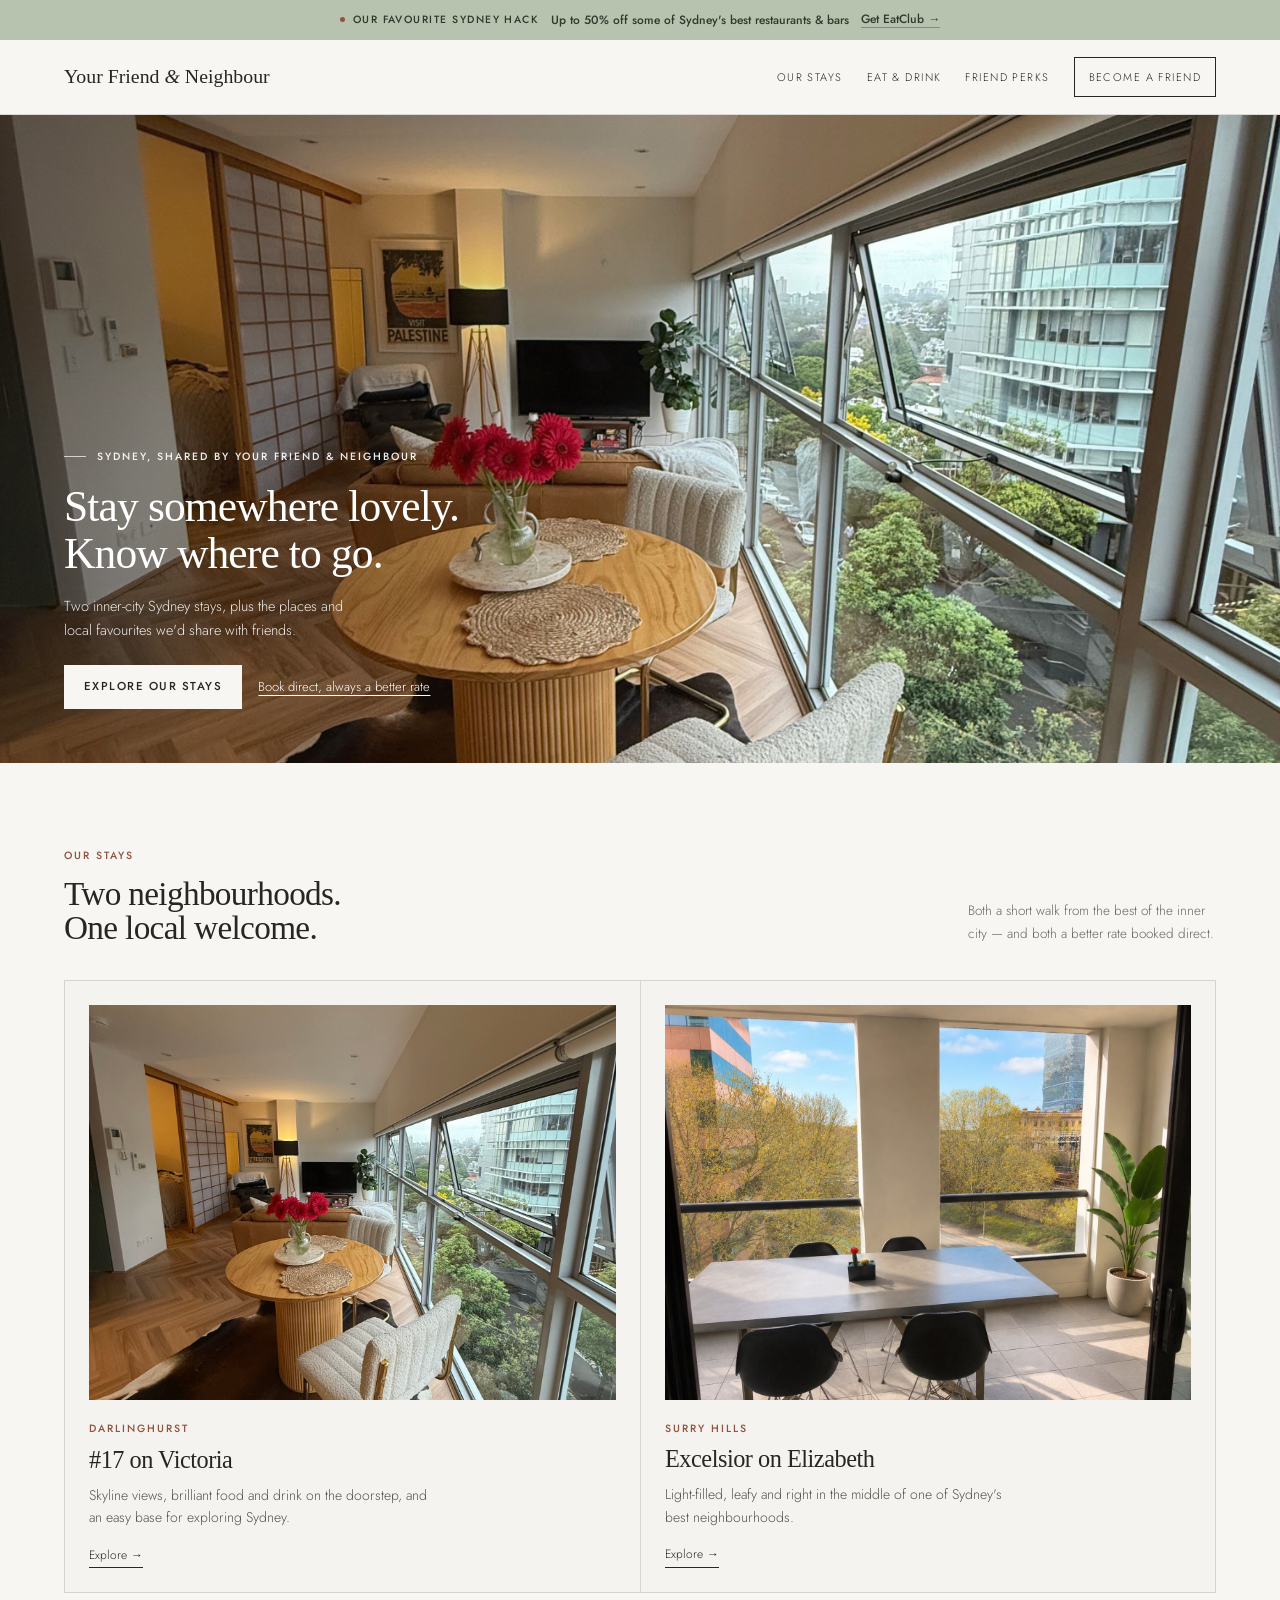
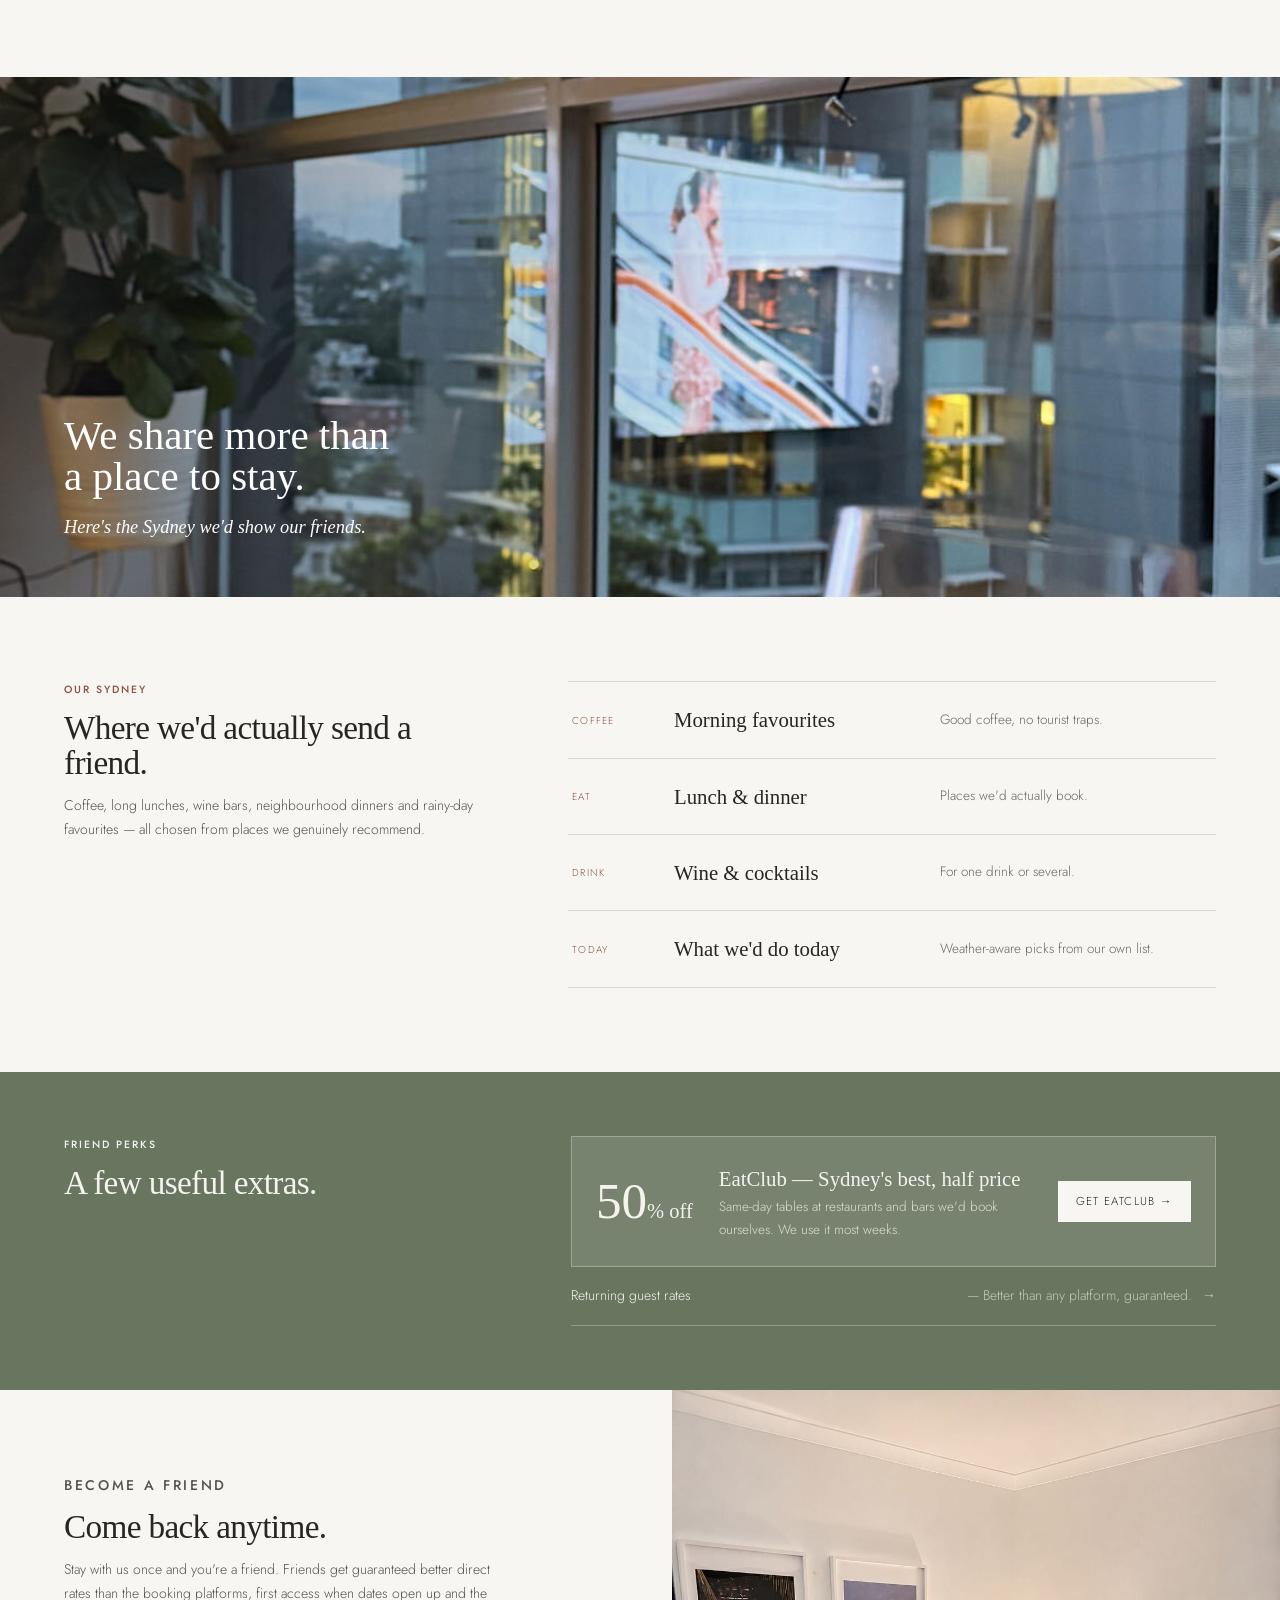
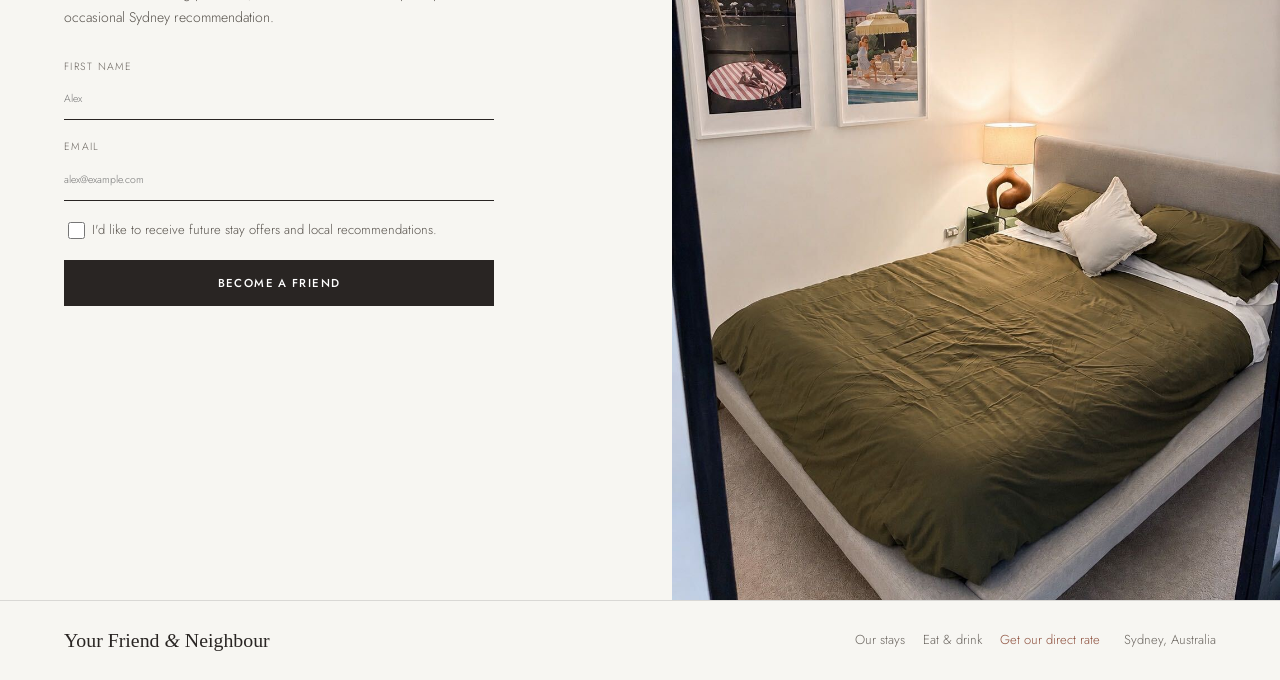
==== commit 4807b03c: "Remove guest navigation band from public homepage" ====
--- a/index.html
+++ b/index.html
@@ -39,17 +39,6 @@
           <a class="hero-primary" href="#stays">Explore our stays</a>
           <a class="hero-secondary" href="#friend">Book direct, always a better rate</a>
         </div>
-      </div>
-    </section>
-
-    <section class="guest-band">
-      <p><strong>Staying with us right now?</strong> <span>Everything for your stay is here.</span></p>
-      <div class="guest-band-links">
-        <a href="darlinghurst.html#wifi">WiFi</a>
-        <a href="darlinghurst.html#house-manual">House manual &amp; FAQ</a>
-        <a href="darlinghurst.html#guide">Eat &amp; drink</a>
-        <a href="darlinghurst.html#perks">Friend perks</a>
-        <a href="#friend">Stay again</a>
       </div>
     </section>
 
